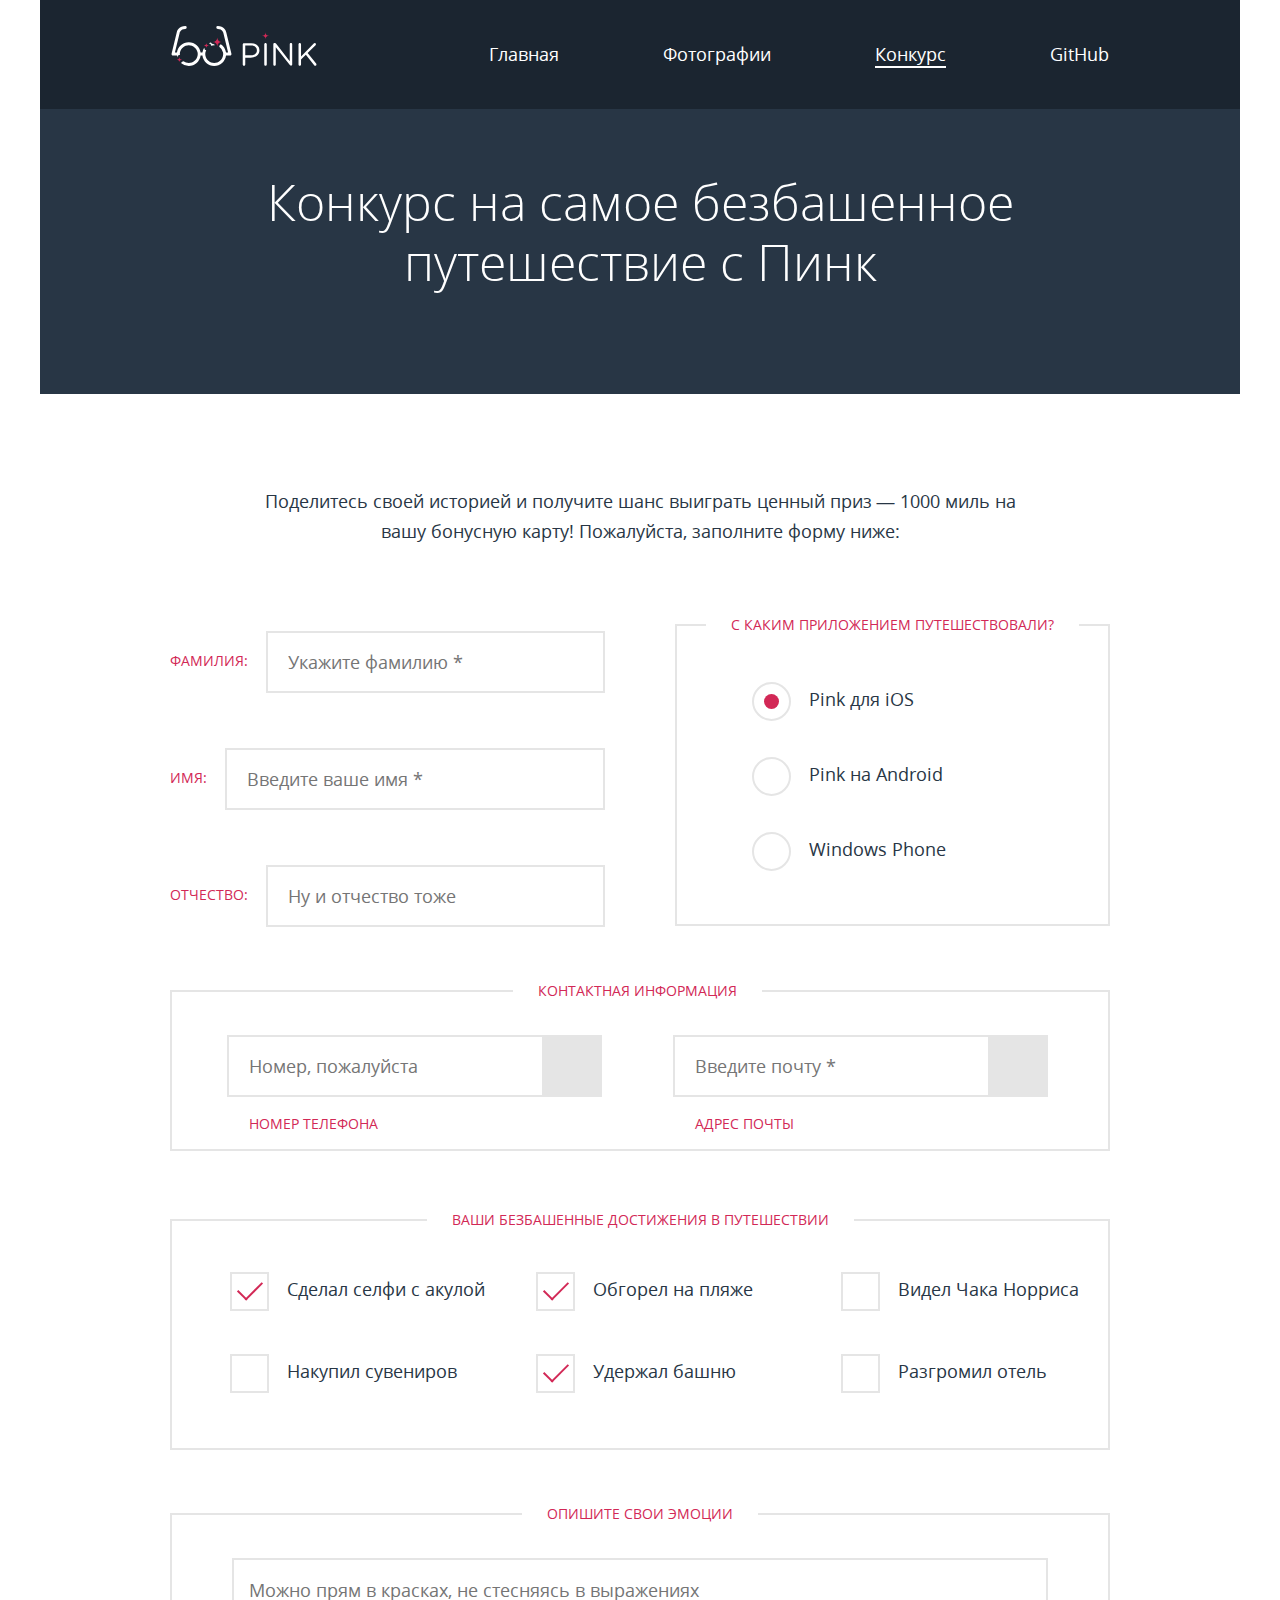
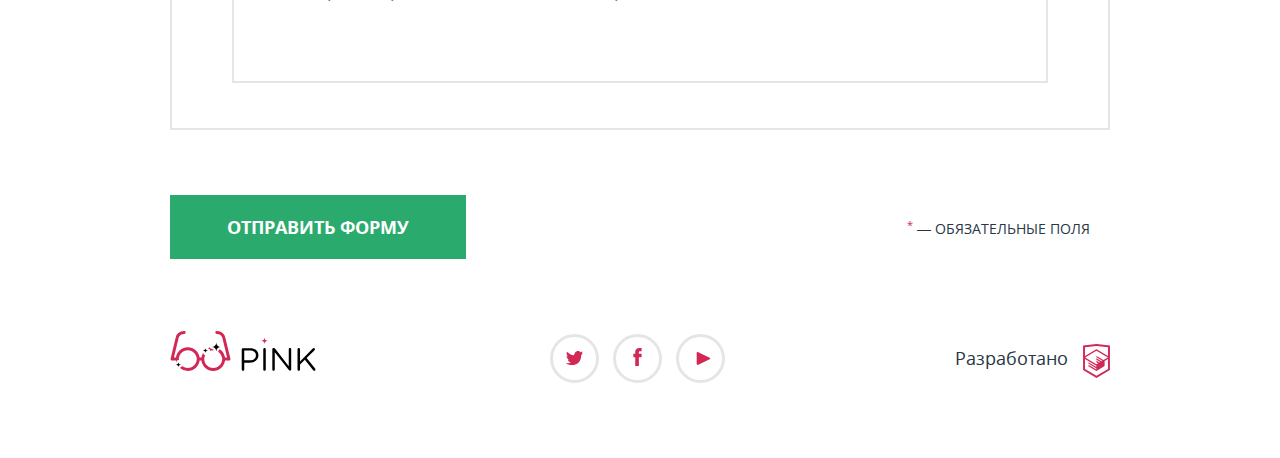
==== form.html @ 07321c67 "Add files via upload" ====
<!DOCTYPE html><html lang="ru"><head><meta charset="UTF-8"><meta name="viewport" content="width=device-width,initial-scale=1"><meta http-equiv="X-UA-Compatible" content="ie=edge"><meta name="description" content="Приложение поднимающее настроение"><link rel="preload" href="fonts/opensans.woff2" as="font"><link rel="preload" href="fonts/opensansbold.woff2" as="font"><link rel="preload" href="fonts/opensanslight.woff2" as="font"><link rel="stylesheet" href="css/first-style.min.css"><link rel="stylesheet" href="css/main-style.min.css" media="none" onload="if(media!='all')media='all'"><noscript><link rel="stylesheet" href="css/main-style.min.css"></noscript><title>Pink</title></head><body class="form-page"><div style="display:none"><svg xmlns="http://www.w3.org/2000/svg"><symbol id="icon-logo-facebook" viewbox="0 0 8.673 18.944"><path d="M6.275 3.357h2.398V0H5.795C2.656.181 1.54 2.387 1.948 6.115H0v3.517h1.958v9.312h3.837V9.632h2.857V6.115H5.786c-.021-1.045-.036-2.406.489-2.758z"></path></symbol><symbol id="icon-logo-htmlacademy" viewbox="0 0 26.943 34.09"><path d="M13.62.017L13.472 0 0 1.412v24.661l13.472 8.017 13.43-7.99.042-.026V1.412L13.62.017zm11.399 12.11L13.495 5.334l-.001-.104-.087.05-.088-.056v.109L1.925 12.118V3.147l11.547-1.212 11.547 1.212v8.98zm-11.614-5.34L24.923 13.5l-4.479 2.64-7.093-4.221-.013 1.415 5.904 3.513-.86.507-5.031-2.992-.013 1.415 3.827 2.275-.782.523-3.032-1.787-.013 1.413 1.852 1.091-1.8 1.081-11.356-6.751 11.371-6.835zm-11.48 8.34l11.411 6.791.015 1.044-7.941-4.728-.015 1.416 7.979 4.796.017 1.076-7.972-4.741-.013 1.415 8.021 4.821.045.026 8.143-4.872v-1.268l-.011-.148v-3.761l3.415-2.036v10.02L13.472 31.85 1.925 24.979v-9.852z"></path></symbol><symbol id="icon-logo-pink-blue-desktop" viewbox="0 0 146.3 40.375"><path d="M71.874 18.661c0-.708.58-1.288 1.256-1.288h7.18c5.087 0 8.436 2.704 8.436 7.146v.063c0 4.86-4.057 7.373-8.854 7.373h-5.475v6.825c0 .708-.58 1.287-1.289 1.287-.676 0-1.256-.58-1.256-1.287l.002-20.119zm8.114 10.98c3.734 0 6.182-1.996 6.182-4.959v-.062c0-3.221-2.414-4.894-6.053-4.894h-5.699v9.917h5.57v-.002zM93.603 18.5c0-.708.579-1.288 1.255-1.288.709 0 1.288.58 1.288 1.288v20.283a1.29 1.29 0 0 1-1.288 1.287c-.676 0-1.255-.579-1.255-1.287V18.5zm9.141.032c0-.676.58-1.256 1.256-1.256h.354c.58 0 .935.29 1.288.74l13.684 17.45V18.468c0-.676.547-1.256 1.256-1.256.676 0 1.225.58 1.225 1.256v20.349c0 .677-.48 1.19-1.158 1.19h-.129c-.548 0-.936-.321-1.318-.772l-13.976-17.867v17.449c0 .677-.547 1.257-1.257 1.257-.676 0-1.223-.58-1.223-1.257V18.532h-.002zm25.429-.032c0-.708.58-1.288 1.257-1.288.708 0 1.286.58 1.286 1.288v12.331l12.848-13.168c.29-.257.579-.451.998-.451.676 0 1.225.612 1.225 1.256 0 .354-.162.644-.42.901l-7.984 7.92 8.564 10.561c.225.291.354.547.354.936 0 .676-.577 1.288-1.285 1.288-.482 0-.807-.259-1.03-.58l-8.401-10.464-4.863 4.861v4.895a1.29 1.29 0 0 1-1.286 1.288c-.677 0-1.257-.58-1.257-1.288V18.5h-.006z"></path><path fill="#D22856" d="M98.498 9.875a3.623 3.623 0 0 1-3.623-3.624 3.625 3.625 0 0 1-3.625 3.624 3.625 3.625 0 0 1 3.625 3.624 3.623 3.623 0 0 1 3.623-3.624z"></path><g fill="#D22856"><path d="M43.094 19.313c.246 0 .489.014.73.033a2.491 2.491 0 0 0-2.136-1.221 1.994 1.994 0 0 1-1.884-1.354c-.727.208-1.425.482-2.089.816.062.017.122.038.188.038a2 2 0 0 1 2 2c0 .096-.015.188-.028.281 1-.382 2.084-.593 3.219-.593z"></path><path d="M60.462 28.016L55.287 6.651C54.926 4.303 52.694 0 46.688 0a1.5 1.5 0 1 0 0 3c4.856 0 5.575 3.729 5.639 4.143l4.767 19.701h-2.073c-.445-3.557-2.453-6.628-5.305-8.522a2.503 2.503 0 0 0-1.529 2.303c0 .088-.015.171-.026.256a9.034 9.034 0 0 1 3.829 5.965c.082.488.135.987.135 1.5 0 .512-.053 1.012-.135 1.5-.716 4.271-4.421 7.53-8.896 7.53-4.475 0-8.181-3.259-8.896-7.53a9.035 9.035 0 0 1-.135-1.5c0-.513.053-1.012.135-1.5a8.945 8.945 0 0 1 .808-2.484 1.994 1.994 0 0 1-1.852-1.984.739.739 0 0 0-.192-.488 11.95 11.95 0 0 0-1.795 4.957h-1.82c-.741-5.927-5.802-10.531-11.927-10.531S6.235 20.917 5.493 26.844H3.42L8.187 7.143C8.25 6.729 8.97 3 13.826 3a1.5 1.5 0 1 0 0-3C7.82 0 5.588 4.303 5.227 6.651L.052 28.016c-.266 1.109.531 1.826 1.426 1.826.012 0 .023.004.036.004h3.982c.079.629.215 1.237.387 1.831a.726.726 0 0 0 .102-.354 2 2 0 0 1 2-2c.166 0 .324.024.478.062a8.337 8.337 0 0 1-.074-1.042c0-.512.053-1.011.135-1.5.715-4.271 4.421-7.531 8.896-7.531s8.18 3.26 8.896 7.531c.082.489.135.988.135 1.5s-.053 1.012-.135 1.5c-.715 4.272-4.421 7.531-8.896 7.531a8.959 8.959 0 0 1-5.386-1.794c-.35.302-.8.491-1.299.491a.75.75 0 0 0-.749.748c0 .289-.065.563-.176.812a11.94 11.94 0 0 0 7.614 2.743c6.125 0 11.185-4.604 11.927-10.529h1.814c.742 5.926 5.802 10.529 11.927 10.529s11.186-4.604 11.927-10.529H59c.012 0 .023-.005.036-.005.895.002 1.692-.715 1.426-1.824z"></path></g><path d="M50.686 16.125a4.499 4.499 0 0 1-4.499-4.499 4.499 4.499 0 0 1-4.499 4.499 4.499 4.499 0 0 1 4.499 4.499 4.498 4.498 0 0 1 4.499-4.499zm-12.782 3.501a2.748 2.748 0 0 1-2.749-2.749 2.748 2.748 0 0 1-2.749 2.749 2.747 2.747 0 0 1 2.749 2.749 2.748 2.748 0 0 1 2.749-2.749zm-27.17 14.446a2.748 2.748 0 0 1-2.749-2.75c0 1.52-1.23 2.75-2.749 2.75a2.747 2.747 0 0 1 2.749 2.748 2.748 2.748 0 0 1 2.749-2.748z"></path></symbol><symbol id="icon-logo-pink-blue-mobile" viewbox="0 0 146.3 40.375"><path d="M71.874 18.661c0-.708.58-1.288 1.256-1.288h7.18c5.087 0 8.436 2.704 8.436 7.146v.063c0 4.86-4.057 7.373-8.854 7.373h-5.475v6.825c0 .708-.58 1.287-1.289 1.287-.676 0-1.256-.58-1.256-1.287l.002-20.119zm8.114 10.98c3.734 0 6.182-1.996 6.182-4.959v-.062c0-3.221-2.414-4.894-6.053-4.894h-5.699v9.917h5.57v-.002zM93.603 18.5c0-.708.579-1.288 1.255-1.288.709 0 1.288.58 1.288 1.288v20.283a1.29 1.29 0 0 1-1.288 1.287c-.676 0-1.255-.579-1.255-1.287V18.5zm9.141.032c0-.676.58-1.256 1.256-1.256h.354c.58 0 .935.29 1.288.74l13.684 17.45V18.468c0-.676.547-1.256 1.256-1.256.676 0 1.225.58 1.225 1.256v20.349c0 .677-.48 1.19-1.158 1.19h-.129c-.548 0-.936-.321-1.318-.772l-13.976-17.867v17.449c0 .677-.547 1.257-1.257 1.257-.676 0-1.223-.58-1.223-1.257V18.532h-.002zm25.429-.032c0-.708.58-1.288 1.257-1.288.708 0 1.286.58 1.286 1.288v12.331l12.848-13.16c.29-.257.579-.451.998-.451.676 0 1.225.612 1.225 1.256 0 .354-.162.644-.42.901l-7.984 7.92 8.564 10.561c.225.291.354.547.354.936 0 .676-.577 1.288-1.285 1.288-.482 0-.807-.259-1.03-.58l-8.401-10.464-4.863 4.861v4.895a1.29 1.29 0 0 1-1.286 1.288c-.677 0-1.257-.58-1.257-1.288V18.5h-.006z"></path><path fill="#D22856" d="M60.462 28.016L55.287 6.651C54.926 4.303 52.694 0 46.688 0a1.5 1.5 0 1 0 0 3c4.856 0 5.575 3.729 5.639 4.143l4.767 19.701h-2.073c-.742-5.927-5.802-10.531-11.927-10.531s-11.186 4.604-11.927 10.531h-1.82c-.741-5.927-5.802-10.531-11.927-10.531S6.235 20.917 5.493 26.844H3.42L8.187 7.143C8.25 6.729 8.97 3 13.826 3a1.5 1.5 0 1 0 0-3C7.82 0 5.588 4.303 5.227 6.651L.052 28.016c-.266 1.109.531 1.826 1.426 1.826.012 0 .023.004.036.004h3.982c.741 5.926 5.802 10.53 11.927 10.53s11.185-4.604 11.927-10.53h1.814c.742 5.926 5.802 10.53 11.927 10.53s11.186-4.604 11.927-10.53H59c.012 0 .023-.004.036-.004.895 0 1.692-.717 1.426-1.826zm-34.147 1.828c-.715 4.272-4.421 7.531-8.896 7.531s-8.18-3.259-8.896-7.531c-.082-.488-.135-.988-.135-1.5s.053-1.011.135-1.5c.715-4.271 4.421-7.531 8.896-7.531s8.18 3.26 8.896 7.531c.082.489.135.988.135 1.5s-.053 1.011-.135 1.5zm25.675 0c-.716 4.272-4.421 7.531-8.896 7.531-4.475 0-8.181-3.259-8.896-7.531-.082-.488-.135-.988-.135-1.5s.053-1.011.135-1.5c.716-4.271 4.421-7.531 8.896-7.531 4.475 0 8.181 3.26 8.896 7.531.082.489.135.988.135 1.5s-.053 1.011-.135 1.5z"></path></symbol><symbol id="icon-logo-pink-white-desktop" viewbox="0 0 146.3 40.375"><path d="M71.874 18.661c0-.708.58-1.288 1.256-1.288h7.18c5.087 0 8.436 2.704 8.436 7.146v.064c0 4.861-4.057 7.373-8.854 7.373h-5.475v6.825c0 .708-.58 1.288-1.288 1.288-.676 0-1.256-.58-1.256-1.288v-20.12zm8.114 10.98c3.734 0 6.182-1.996 6.182-4.959v-.063c0-3.22-2.414-4.894-6.053-4.894h-5.699v9.917h5.57v-.001zM93.603 18.5c0-.708.579-1.288 1.255-1.288.709 0 1.288.58 1.288 1.288v20.283a1.29 1.29 0 0 1-1.288 1.287c-.676 0-1.255-.579-1.255-1.287V18.5zm9.141.032c0-.676.58-1.256 1.256-1.256h.354c.58 0 .935.29 1.288.74l13.684 17.45V18.468c0-.676.547-1.256 1.256-1.256.676 0 1.224.58 1.224 1.256v20.349c0 .676-.481 1.19-1.158 1.19h-.129c-.548 0-.935-.321-1.319-.772l-13.975-17.868v17.45c0 .676-.547 1.256-1.256 1.256-.676 0-1.223-.58-1.223-1.256V18.532h-.002zm25.429-.032c0-.708.58-1.288 1.257-1.288.708 0 1.286.58 1.286 1.288v12.331l12.848-13.168c.29-.257.579-.451.998-.451.676 0 1.225.612 1.225 1.256 0 .354-.162.644-.42.901l-7.984 7.92 8.564 10.561c.225.291.354.547.354.935 0 .676-.578 1.288-1.286 1.288-.483 0-.806-.258-1.03-.58l-8.402-10.463-4.863 4.861v4.894a1.29 1.29 0 0 1-1.286 1.288c-.677 0-1.257-.58-1.257-1.288V18.5h-.004z"></path><path fill="#D22856" d="M98.498 9.875a3.623 3.623 0 0 1-3.623-3.624 3.625 3.625 0 0 1-3.625 3.624 3.625 3.625 0 0 1 3.625 3.624 3.623 3.623 0 0 1 3.623-3.624z"></path><path d="M43.094 19.313c.246 0 .489.014.73.033a2.491 2.491 0 0 0-2.136-1.221 1.994 1.994 0 0 1-1.884-1.354c-.727.208-1.425.482-2.089.816.062.017.122.038.188.038a2 2 0 0 1 2 2c0 .096-.015.188-.028.281 1-.382 2.084-.593 3.219-.593z"></path><path d="M60.462 28.016L55.287 6.651C54.926 4.303 52.694 0 46.688 0a1.5 1.5 0 1 0 0 3c4.856 0 5.575 3.729 5.639 4.143l4.767 19.701h-2.073c-.445-3.557-2.453-6.628-5.305-8.522a2.503 2.503 0 0 0-1.529 2.303c0 .088-.015.171-.026.256a9.034 9.034 0 0 1 3.829 5.964c.082.489.135.988.135 1.5s-.053 1.012-.135 1.5c-.716 4.272-4.421 7.531-8.896 7.531-4.475 0-8.181-3.259-8.896-7.531-.082-.488-.135-.988-.135-1.5s.053-1.011.135-1.5a8.949 8.949 0 0 1 .808-2.483 1.995 1.995 0 0 1-1.852-1.985.743.743 0 0 0-.192-.489 11.954 11.954 0 0 0-1.795 4.958h-1.82c-.741-5.927-5.802-10.531-11.927-10.531S6.235 20.917 5.493 26.844H3.42L8.187 7.143C8.25 6.729 8.97 3 13.826 3a1.5 1.5 0 1 0 0-3C7.82 0 5.588 4.303 5.227 6.651L.052 28.016c-.266 1.109.531 1.826 1.426 1.826.012 0 .023.004.036.004h3.982c.079.628.215 1.237.387 1.831a.726.726 0 0 0 .102-.354 2 2 0 0 1 2-2c.166 0 .324.025.478.063a8.337 8.337 0 0 1-.074-1.042c0-.512.053-1.011.135-1.5.715-4.271 4.421-7.531 8.896-7.531s8.18 3.26 8.896 7.531c.082.489.135.988.135 1.5s-.053 1.012-.135 1.5c-.715 4.272-4.421 7.531-8.896 7.531a8.959 8.959 0 0 1-5.386-1.794c-.35.302-.8.491-1.299.491a.75.75 0 0 0-.749.748c0 .29-.065.564-.176.812a11.94 11.94 0 0 0 7.614 2.743c6.125 0 11.185-4.604 11.927-10.53h1.814c.742 5.926 5.802 10.53 11.927 10.53s11.186-4.604 11.927-10.53H59c.012 0 .023-.004.036-.004.895.001 1.692-.716 1.426-1.825z"></path><path fill="#D22856" d="M50.686 16.125a4.499 4.499 0 0 1-4.499-4.499 4.499 4.499 0 0 1-4.499 4.499 4.499 4.499 0 0 1 4.499 4.499 4.498 4.498 0 0 1 4.499-4.499zm-12.782 3.501a2.748 2.748 0 0 1-2.749-2.749 2.748 2.748 0 0 1-2.749 2.749 2.747 2.747 0 0 1 2.749 2.749 2.748 2.748 0 0 1 2.749-2.749zm-27.17 14.446a2.748 2.748 0 0 1-2.749-2.75c0 1.52-1.23 2.75-2.749 2.75a2.747 2.747 0 0 1 2.749 2.748 2.748 2.748 0 0 1 2.749-2.748z"></path></symbol><symbol id="icon-logo-pink-white-mobile" viewbox="0 0 74.426 22.859"><path d="M0 1.449C0 .741.58.161 1.256.161h7.18c5.087 0 8.436 2.704 8.436 7.147v.064c0 4.861-4.057 7.373-8.854 7.373H2.544v6.825c0 .708-.58 1.288-1.288 1.288C.58 22.859 0 22.279 0 21.571V1.449zm8.114 10.979c3.734 0 6.182-1.996 6.182-4.958v-.065c0-3.22-2.415-4.894-6.054-4.894H2.544v9.917h5.57zm13.615-11.14C21.729.58 22.308 0 22.983 0c.709 0 1.288.58 1.288 1.288v20.283c0 .708-.579 1.288-1.288 1.288-.676 0-1.255-.58-1.255-1.288V1.288zm9.141.032c0-.676.579-1.256 1.256-1.256h.354c.58 0 .934.29 1.288.74l13.684 17.45V1.256A1.256 1.256 0 0 1 48.707 0c.676 0 1.223.58 1.223 1.256v20.348c0 .676-.482 1.191-1.158 1.191h-.129c-.548 0-.934-.322-1.32-.772L33.349 4.153v17.45c0 .676-.547 1.256-1.255 1.256-.677 0-1.224-.58-1.224-1.256V1.32zm25.43-.032C56.3.58 56.879 0 57.556 0c.708 0 1.287.58 1.287 1.288v12.331L71.689.451c.29-.258.58-.451.999-.451.676 0 1.224.612 1.224 1.256 0 .354-.161.644-.419.901l-7.984 7.92 8.564 10.561c.225.29.354.547.354.934 0 .676-.579 1.288-1.287 1.288-.483 0-.806-.258-1.03-.58l-8.403-10.463-4.862 4.861v4.894c0 .708-.579 1.288-1.287 1.288-.677 0-1.256-.58-1.256-1.288V1.288z"></path></symbol><symbol id="icon-logo-pink-white-tablet" viewbox="0 0 146.3 40.375"><path d="M71.874 18.661c0-.708.58-1.288 1.256-1.288h7.18c5.087 0 8.436 2.704 8.436 7.146v.064c0 4.861-4.057 7.373-8.854 7.373h-5.475v6.825c0 .708-.58 1.288-1.288 1.288-.676 0-1.256-.58-1.256-1.288v-20.12zm8.114 10.98c3.734 0 6.182-1.996 6.182-4.959v-.063c0-3.22-2.414-4.894-6.053-4.894h-5.699v9.917h5.57v-.001zM93.603 18.5c0-.708.579-1.288 1.255-1.288.709 0 1.288.58 1.288 1.288v20.283a1.29 1.29 0 0 1-1.288 1.287c-.676 0-1.255-.579-1.255-1.287V18.5zm9.141.032c0-.676.58-1.256 1.256-1.256h.354c.58 0 .935.29 1.288.74l13.684 17.45V18.468c0-.676.547-1.256 1.256-1.256.676 0 1.224.58 1.224 1.256v20.349c0 .676-.481 1.19-1.158 1.19h-.129c-.548 0-.935-.321-1.319-.772l-13.975-17.868v17.45c0 .676-.547 1.256-1.256 1.256-.676 0-1.223-.58-1.223-1.256V18.532h-.002zm25.429-.032c0-.708.58-1.288 1.257-1.288.708 0 1.286.58 1.286 1.288v12.331l12.848-13.168c.29-.257.579-.451.998-.451.676 0 1.225.612 1.225 1.256 0 .354-.162.644-.42.901l-7.984 7.92 8.564 10.561c.225.291.354.547.354.935 0 .676-.578 1.288-1.286 1.288-.483 0-.806-.258-1.03-.58l-8.402-10.463-4.863 4.861v4.894a1.29 1.29 0 0 1-1.286 1.288c-.677 0-1.257-.58-1.257-1.288V18.5h-.004zm-67.711 9.516L55.287 6.651C54.926 4.303 52.694 0 46.688 0a1.5 1.5 0 1 0 0 3c4.856 0 5.575 3.729 5.639 4.143l4.767 19.701h-2.073c-.742-5.927-5.802-10.531-11.927-10.531s-11.186 4.604-11.927 10.531h-1.82c-.741-5.927-5.802-10.531-11.927-10.531S6.235 20.917 5.493 26.844H3.42L8.187 7.143C8.25 6.729 8.97 3 13.826 3a1.5 1.5 0 1 0 0-3C7.82 0 5.588 4.303 5.227 6.651L.052 28.016c-.266 1.109.531 1.826 1.426 1.826.012 0 .023.004.036.004h3.982c.741 5.926 5.802 10.53 11.927 10.53s11.185-4.604 11.927-10.53h1.814c.742 5.926 5.802 10.53 11.927 10.53s11.186-4.604 11.927-10.53H59c.012 0 .023-.004.036-.004.895 0 1.692-.717 1.426-1.826zm-34.147 1.828c-.715 4.272-4.421 7.531-8.896 7.531-4.475 0-8.18-3.259-8.896-7.531-.082-.488-.135-.988-.135-1.5s.053-1.011.135-1.5c.715-4.271 4.421-7.531 8.896-7.531 4.475 0 8.18 3.26 8.896 7.531.082.489.135.988.135 1.5s-.053 1.011-.135 1.5zm25.675 0c-.716 4.272-4.421 7.531-8.896 7.531-4.475 0-8.181-3.259-8.896-7.531-.082-.488-.135-.988-.135-1.5s.053-1.011.135-1.5c.716-4.271 4.421-7.531 8.896-7.531 4.475 0 8.181 3.26 8.896 7.531.082.489.135.988.135 1.5s-.053 1.011-.135 1.5z"></path></symbol><symbol id="icon-logo-twitter" viewbox="0 0 17.5 14.663"><path fill-rule="evenodd" clip-rule="evenodd" d="M11.283.153c1.736-.485 3.074.263 3.685 1.151.694-.226 1.372-.47 2.072-.691-.004.841-.538 1.478-.883 1.727.704.166 1.343-.48 1.343-.48-.175.976-1.035 1.746-1.611 1.977-.239 6.592-3.272 10.956-10.382 10.823h-.46c-.422 0-4.29-.45-5.047-1.843 2.341.192 4.011-.412 4.835-1.15-.989-.293-2.761-.464-3.07-2.881.362.105.583.223 1.228.117C1.757 8.067.385 7.366.461 5.218c.294.32 1.1.523 1.381.461C1.117 5.444-.188 2.398.921.843 2.794 2.654 4.769 4.364 8.29 4.528 8.506 2.288 9.461.787 11.283.153z"></path></symbol><symbol id="icon-logo-youtube" viewbox="0 0 14.64 13.96"><path d="M1.775 13.78C.799 14.257 0 13.758 0 12.671V1.29C0 .202.799-.295 1.775.181l12.133 5.932c.975.478.975 1.258 0 1.736L1.775 13.78z"></path></symbol><symbol id="icon-menu-burger" viewbox="0 0 49.945 24.007"><path d="M1.137 0C.51 0 0 .428 0 1.01v1.981c0 .558.494 1.01 1.139 1.01H48.81c.628 0 1.138-.428 1.138-1.01V1.01c0-.558-.494-1.01-1.138-1.01H1.137zm0 10.003c-.627 0-1.137.428-1.137 1.01v1.98c0 .557.494 1.01 1.139 1.01H48.81c.628 0 1.138-.428 1.138-1.01v-1.98c0-.558-.494-1.01-1.138-1.01H1.137zm0 10.002C.51 20.005 0 20.434 0 21.016v1.981c0 .557.494 1.01 1.139 1.01H48.81c.628 0 1.138-.428 1.138-1.01v-1.981c0-.558-.494-1.011-1.138-1.011H1.137z"></path><path d="M1.137 0C.51 0 0 .428 0 1.01v1.981c0 .558.494 1.01 1.139 1.01H48.81c.628 0 1.138-.428 1.138-1.01V1.01c0-.558-.494-1.01-1.138-1.01H1.137zm0 10.003c-.627 0-1.137.428-1.137 1.01v1.98c0 .557.494 1.01 1.139 1.01H48.81c.628 0 1.138-.428 1.138-1.01v-1.98c0-.558-.494-1.01-1.138-1.01H1.137zm0 10.002C.51 20.005 0 20.434 0 21.016v1.981c0 .557.494 1.01 1.139 1.01H48.81c.628 0 1.138-.428 1.138-1.01v-1.981c0-.558-.494-1.011-1.138-1.011H1.137z"></path></symbol><symbol id="icon-menu-cross" viewbox="0 0 23.867 23.867"><path d="M15.087 11.933l8.56-8.559a.75.75 0 0 0 0-1.061L21.554.22a.747.747 0 0 0-1.06 0l-8.561 8.56L3.373.22a.771.771 0 0 0-1.061 0L.22 2.313a.75.75 0 0 0 0 1.061l8.56 8.559-8.56 8.559a.751.751 0 0 0 0 1.062l2.093 2.094a.744.744 0 0 0 1.06 0l8.561-8.56 8.56 8.56a.746.746 0 0 0 1.06 0l2.093-2.094a.751.751 0 0 0 0-1.062l-8.56-8.559z"></path></symbol></svg></div><header class="page-header"><div class="page-header__logo-btn page-header__logo-btn--no-js"><a href="index.html" aria-label="Логотип сайта Pink" class="page-header__link"><svg class="page-header__logo page-header__logo--mobile" width="75" height="24"><use xlink:href="#icon-logo-pink-white-mobile"></use></svg> <svg class="page-header__logo page-header__logo--tablet" width="146" height="40"><use xlink:href="#icon-logo-pink-white-tablet"></use></svg> </a><button type="button" class="page-header__toggler" aria-label="Открыть или Закрыть Меню"><svg class="page-header__toggler-svg--cross" width="25" height="24"><use xlink:href="#icon-menu-cross"></use></svg> <svg class="page-header__toggler-svg--burger" width="50" height="24"><use xlink:href="#icon-menu-burger"></use></svg></button></div><nav class="main-nav"><a href="index.html" aria-label="Логотип сайта Pink"><svg class="page-header__logo page-header__logo--desktop" width="146" height="40"><use xlink:href="#icon-logo-pink-white-desktop"></use></svg></a><ul class="main-nav__list"><li class="main-nav__item"><a href="index.html" class="main-nav__link">Главная</a></li><li class="main-nav__item"><a href="photo.html" class="main-nav__link">Фотографии</a></li><li class="main-nav__item"><a href="#" class="main-nav__link main-nav__link--active">Конкурс</a></li><li class="main-nav__item"><a href="https://github.com/waytolax" class="main-nav__link">GitHub</a></li></ul></nav><div class="page-header__background"></div></header><main class="review-section"><h1 class="visually-hidden" tabindex="0">Форма для участия в конкурсе</h1><p class="review-section__legend" tabindex="0">Поделитесь своей историей и получите шанс выиграть ценный приз — 1000 миль на вашу бонусную карту! <span class="review-section__legend--desktop">Пожалуйста, заполните форму ниже:</span></p><form action="#" class="form"><fieldset class="form__fieldset form__fieldset--info"><div class="form__fieldset--info-wrapper"><label for="last_name" class="form__label">фамилия:</label> <input class="form__input" id="last_name" placeholder="Укажите фамилию *" name="last-name" required=""></div><div class="form__fieldset--info-wrapper"><label for="first_name" class="form__label">имя:</label> <input class="form__input" id="first_name" placeholder="Введите ваше имя *" required=""></div><div class="form__fieldset--info-wrapper"><label for="middle_name" class="form__label">отчество:</label> <input class="form__input" id="middle_name" placeholder="Ну и отчество тоже"></div></fieldset><fieldset class="form__fieldset form__fieldset--achieve"><legend class="form__legend" tabindex="0">Ваши безбашенные достижения в путешествии</legend><div class="form__inner"><input type="checkbox" id="achieve-selfi" checked=""> <label for="achieve-selfi" class="form__label">Сделал селфи с акулой</label> <input type="checkbox" id="achieve-beach" checked=""> <label for="achieve-beach" class="form__label">Обгорел на пляже</label> <input type="checkbox" id="achieve-chuck"> <label for="achieve-chuck" class="form__label">Видел Чака Норриса</label> <input type="checkbox" id="achieve-souvenir"> <label for="achieve-souvenir" class="form__label">Накупил сувениров</label> <input type="checkbox" id="achieve-tower" checked=""> <label for="achieve-tower" class="form__label">Удержал башню</label> <input type="checkbox" id="achieve-destroy"> <label for="achieve-destroy" class="form__label">Разгромил отель</label></div></fieldset><fieldset class="form__fieldset form__fieldset--contact"><legend class="form__legend">Контактная информация</legend><div class="form__inner"><div class="form__fieldset--contact-wrapper"><label for="phone-number" class="form__label">Номер телефона</label> <input class="form__input" type="tel" id="phone-number" placeholder="Номер, пожалуйста" pattern="[0-9]{1}-[0-9]{3}-[0-9]{7}"></div><div class="form__fieldset--contact-wrapper"><label for="email-adress" class="form__label">адрес почты</label> <input class="form__input" type="email" id="email-adress" placeholder="Введите почту *" required=""></div></div></fieldset><fieldset class="form__fieldset form__fieldset--app"><legend class="form__legend" tabindex="0">С каким приложением путешествовали?</legend><div class="form__inner"><input type="radio" name="app" id="app-ios" checked=""> <label for="app-ios" class="form__label">Pink для iOS</label> <input type="radio" name="app" id="app-android"> <label for="app-android" class="form__label">Pink на Android</label> <input type="radio" name="app" id="app-win"> <label for="app-win" class="form__label">Windows Phone</label></div></fieldset><fieldset class="form__fieldset form__fieldset--review"><legend class="form__legend" tabindex="0">Опишите свои эмоции</legend><textarea rows="5" placeholder="Можно прям в красках, не стесняясь в выражениях"></textarea></fieldset><div class="form__button-wrapper"><button class="form__button form__button--submit" type="submit" name="button">Отправить форму</button><p class="form__required" tabindex="0"><sup>*</sup> — обязательные поля</p></div></form><div class="form-popup form-popup--success"><h2 class="form-popup__title" tabindex="0">Ваша заявка отправлена</h2><p class="form-popup__text" tabindex="0">Спасибо за ваше участие, ваша заявка уже поступила к нам. В ближайшее время мы рассмотрим ее и оповестим вас.</p><div class="form-popup__inner"><button type="button" class="form__button form__button--close">ЗАКРЫТЬ ОКНО</button></div></div></main><footer class="page-footer"><div class="page-footer__logo"><a class="page-footer__link" href="index.html" aria-label="Логотип сайта Pink"><svg class="page-footer__svg-mobile" width="146" height="40"><use xlink:href="#icon-logo-pink-blue-mobile"></use></svg> <svg class="page-footer__svg-desktop" width="146" height="40"><use xlink:href="#icon-logo-pink-blue-desktop"></use></svg></a></div><ul class="page-footer__social social-list" aria-label="Наши социальные сети" tabindex="0"><li class="social-list__item"><a class="social-list__link social-list__link--twitter" href="https://twitter.com" aria-label="twitter"><svg width="19" height="14"><use xlink:href="#icon-logo-twitter"></use></svg></a></li><li class="social-list__item"><a class="social-list__link social-list__link--facebook" href="https://ru-ru.facebook.com" aria-label="facebook"><svg width="9" height="18"><use xlink:href="#icon-logo-facebook"></use></svg></a></li><li class="social-list__item"><a class="social-list__link social-list__link--youtube" href="https://www.youtube.com" aria-label="youtube"><svg width="15" height="13"><use xlink:href="#icon-logo-youtube"></use></svg></a></li></ul><div class="page-footer__copyright copyright"><b class="copyright__text" tabindex="0">Разработано </b><a class="copyright__link" href="https://htmlacademy.ru/intensive/adaptive" target="_blank" aria-label="HTML Академия"><svg width="27" height="34"><use xlink:href="#icon-logo-htmlacademy"></use></svg></a></div></footer><script>var background = document.querySelector('.page-header__background');
    var isChrome = !!window.chrome && !!window.chrome.webstore;

    if (isChrome) {
        background.classList.add('webp');
    }</script><script async="" src="./js/toggler.min.js"></script><script async="" src="./js/popups.min.js"></script></body></html>
---- css/first-style.min.css ----
/*! normalize.css v8.0.0 | MIT License | github.com/necolas/normalize.css */
html{line-height:1.15;-webkit-text-size-adjust:100%}body{min-width:320px;max-width:1200px;margin:0 auto;font:18px/21px "Open Sans","Arial",sans-serif;color:#fff}li,ol,ul{list-style:none;margin:0;padding:0}a{text-decoration:none;background-color:transparent}h1{font-size:2em;margin:.67em 0}hr{box-sizing:content-box;height:0;overflow:visible}code,kbd,pre,samp{font:1em monospace,monospace}abbr[title]{border-bottom:0;-webkit-text-decoration:underline dotted;text-decoration:underline dotted}b,strong{font-weight:bolder}small{font-size:80%}sub,sup{font-size:75%;line-height:0;position:relative;vertical-align:baseline}sub{bottom:-.25em}sup{top:-.5em}img{border-style:none;width:100%;height:auto}button,input,optgroup,select,textarea{font-family:inherit;font-size:100%;margin:0}button,input{overflow:visible}button,select{text-transform:none}[type=button],[type=reset],[type=submit],button{-webkit-appearance:button}[type=button]::-moz-focus-inner,[type=reset]::-moz-focus-inner,[type=submit]::-moz-focus-inner,button::-moz-focus-inner{border-style:none;padding:0}[type=button]:-moz-focusring,[type=reset]:-moz-focusring,[type=submit]:-moz-focusring,button:-moz-focusring{outline:1px dotted}fieldset{padding:.35em .75em .625em}legend{color:inherit;display:table;max-width:100%;white-space:normal}progress{vertical-align:baseline}textarea{overflow:auto}[type=checkbox],[type=radio],legend{box-sizing:border-box;padding:0}[type=number]::-webkit-inner-spin-button,[type=number]::-webkit-outer-spin-button{height:auto}[type=search]{-webkit-appearance:textfield;outline-offset:-2px}[type=search]::-webkit-search-decoration{-webkit-appearance:none}::-webkit-file-upload-button{-webkit-appearance:button;font:inherit}details{display:block}summary{display:list-item}.main-page .page-footer,[hidden],template{display:none}@font-face{font-family:"Open Sans";src:url(../fonts/opensansbold.woff2) format("woff2"),url(../fonts/opensansbold.woff) format("woff");font-weight:700;font-style:normal;font-display:swap}@font-face{font-family:"Open Sans";src:url(../fonts/opensans.woff2) format("woff2"),url(../fonts/opensans.woff) format("woff");font-weight:400;font-style:normal;font-display:swap}@font-face{font-family:"Open Sans";src:url(../fonts/opensanslight.woff2) format("woff2"),url(../fonts/opensanslight.woff) format("woff");font-weight:300;font-style:normal;font-display:swap}.main-page{background-color:#f2f2f2}.visually-hidden{position:absolute;overflow:hidden;clip:rect(0 0 0 0);height:1px;width:1px;margin:-1px;padding:0;border:0}.page-header{position:relative;background-color:#283645}.page-header__logo-btn{position:absolute;z-index:1;width:100%;box-sizing:border-box;display:flex;justify-content:space-between;align-items:baseline;padding:20px 13px 20px 20px;background-color:rgba(0,0,0,.3)}.page-header__logo{fill:#fff;margin-right:80px}.page-header__logo:hover{fill:#d22856}.page-header__logo:active{fill:#fff;opacity:.5}.page-header__logo--desktop,.page-header__logo--tablet{display:none}.page-header__toggler{background-color:transparent;border:0;cursor:pointer;fill:#fff}.page-header__background,.page-header__background.webp{background-position:left 180px,center 0;background-size:auto 280px,320px auto;background-repeat:no-repeat,no-repeat}.page-header__background{position:relative;min-height:460px;background-image:url(../img/mobile/iphone-hand-mobile@1x.png),url(../img/mobile/bg-back-mobile@1x.jpg)}.page-header__background.webp{background-image:url(../img/mobile/iphone-hand-mobile@1x.webp),url(../img/mobile/bg-back-mobile@1x.webp)}.form-page .page-header__background,.photo-page .page-header__background{min-height:240px;background-image:url(../img/mobile/bg-back-mobile@1x.jpg);background-repeat:no-repeat;background-position:center 0;background-size:320px auto}.form-page .page-header__background.webp,.photo-page .page-header__background.webp{background-image:url(../img/mobile/bg-back-mobile@1x.webp);background-repeat:no-repeat;background-position:center 0;background-size:320px auto}.form-page .page-header__background::before,.photo-page .page-header__background::before{position:absolute;top:100px;left:50%;-webkit-transform:translateX(-50%);transform:translateX(-50%);font-size:24px;font-weight:300;line-height:28px;text-align:center}.photo-page .page-header__background::before{content:"Фотографии пользователей";min-width:170px}.form-page .page-header__background::before{content:"Конкурс на самое безбашенное путешествие с Пинк";min-width:230px}.page-header__logo-btn--no-js button,.page-header__logo-btn--opened .page-header__toggler-svg--burger,.page-header__toggler-svg--cross{display:none}.page-header__logo-btn--no-js+.main-nav,.page-header__logo-btn--opened .page-header__toggler-svg--cross{display:block}.page-header__logo-btn--no-js,.page-header__logo-btn--opened{position:static;border-bottom:1px solid rgba(0,0,0,.99);background-color:#283645}.page-header__logo-btn--no-js~.page-header__background,.page-header__logo-btn--opened~.page-header__background{background-position:left 110px,center -70px;min-height:394px}.form-page .page-header__logo-btn--no-js~.page-header__background,.form-page .page-header__logo-btn--opened~.page-header__background,.photo-page .page-header__logo-btn--no-js~.page-header__background,.photo-page .page-header__logo-btn--opened~.page-header__background{background-position:center -70px;min-height:170px}.form-page .page-header__logo-btn--no-js~.page-header__background::before,.form-page .page-header__logo-btn--opened~.page-header__background::before,.photo-page .page-header__logo-btn--no-js~.page-header__background::before,.photo-page .page-header__logo-btn--opened~.page-header__background::before{top:32px}.page-header__toggler-svg--burger:hover,.page-header__toggler-svg--cross:hover{fill:#d22856}.page-header__toggler-svg--burger:active,.page-header__toggler-svg--cross:active{opacity:.5}.main-nav{display:none}.main-nav__list{display:flex;flex-direction:column}.main-nav__item{padding:15px 5px;border-top:1px solid rgba(72,84,97,.99);border-bottom:1px solid rgba(0,0,0,.99);background-color:#283645;text-align:center;font-weight:700;line-height:32px;text-transform:uppercase}.main-nav__link{position:relative;color:#fff}.main-nav--opened{display:block}.main-nav__link:not(.main-nav__link--active):hover{color:#d22856}.main-nav__link:not(.main-nav__link--active):active{color:#d22856;opacity:.5}.main-nav__link--active{border-bottom:2px solid #fff}.app-download{display:flex;flex-direction:column;background-color:#1d2631}.app-download__slogan{display:none;padding:0 50px;margin:0;color:#fff;font-size:40px;line-height:48px;font-weight:300;text-align:center}.app-download__button{padding:15px 20px;margin:30px 20px 18px;border:3px solid #fff;border-radius:35px;color:#fff;font-weight:700;line-height:18px;text-align:center;white-space:nowrap}.app-download__button:hover{background-color:#fff;color:#d22856}.app-download__button:active{color:rgba(210,40,86,.3)}.app-download__info{margin:10px 16px 30px;text-align:center;font-size:14px;font-weight:300;line-height:24px}.icon-list{display:flex;flex-wrap:wrap;justify-content:space-around;margin:0 40px;align-items:baseline}.icon-list__item{margin:10px auto}.icon-list__item:hover{-webkit-transform:scale(1.1);transform:scale(1.1);transition:all .5s}@media (-webkit-min-device-pixel-ratio:1.5),(min-resolution:144dpi),(min-resolution:1.5dppx){.page-header__background{background-image:url(../img/mobile/iphone-hand-mobile@2x.png),url(../img/mobile/bg-back-mobile@2x.jpg);background-size:auto 288px,auto 462px}.form-page .page-header__background,.photo-page .page-header__background{background-image:url(../img/mobile/bg-back-mobile@2x.jpg);background-size:auto 462px}.page-header__background.webp{background-image:url(../img/mobile/iphone-hand-mobile@2x.webp),url(../img/mobile/bg-back-mobile@2x.webp);background-size:auto 288px,auto 462px}.form-page .page-header__background.webp,.photo-page .page-header__background.webp{background-image:url(../img/mobile/bg-back-mobile@2x.webp);background-size:auto 462px}}@media (min-width:660px) and (-webkit-min-device-pixel-ratio:1.5),(min-width:660px) and (min-resolution:144dpi),(min-width:660px) and (min-resolution:1.5dppx){.page-header__background{background-image:url(../img/tablet/iphone-hand-tablet@2x.png),url(../img/tablet/bg-back-tablet@2x.jpg)}.form-page .page-header__background,.photo-page .page-header__background{background-image:url(../img/tablet/bg-back-tablet@2x.jpg)}.page-header__background.webp{background-image:url(../img/tablet/iphone-hand-tablet@2x.webp),url(../img/tablet/bg-back-tablet@2x.webp)}.form-page .page-header__background.webp,.photo-page .page-header__background.webp{background-image:url(../img/tablet/bg-back-tablet@2x.webp)}}@media (min-width:960px) and (-webkit-min-device-pixel-ratio:1.5),(min-width:960px) and (min-resolution:144dpi),(min-width:960px) and (min-resolution:1.5dppx){.page-header__background{background-image:url(../img/desktop/iphone-hand-desktop@2x.png),url(../img/desktop/bg-back-desktop@2x.jpg)}.form-page .page-header__background,.photo-page .page-header__background{background-image:url(../img/desktop/bg-back-desktop@2x.jpg)}.page-header__background.webp{background-image:url(../img/desktop/iphone-hand-desktop@2x.webp),url(../img/desktop/bg-back-desktop@2x.webp)}.form-page .page-header__background.webp,.photo-page .page-header__background.webp{background-image:url(../img/desktop/bg-back-desktop@2x.webp)}}@media (min-width:660px){.page-header__logo--mobile{display:none}.page-header__logo--tablet{display:block}.page-header__logo-btn{padding-top:27px;padding-bottom:41px}.page-header__background,.page-header__background.webp{background-size:auto 545px,auto 729px;background-position:center 164px,center -20px}.page-header__background{min-height:709px;background-image:url(../img/tablet/iphone-hand-tablet@1x.png),url(../img/tablet/bg-back-tablet@1x.jpg)}.page-header__background.webp{background-image:url(../img/tablet/iphone-hand-tablet@1x.webp),url(../img/tablet/bg-back-tablet@1x.webp)}.form-page .page-header__background,.photo-page .page-header__background{min-height:440px;background-image:url(../img/tablet/bg-back-tablet@1x.jpg);background-size:auto 729px}.form-page .page-header__background.webp,.photo-page .page-header__background.webp{background-image:url(../img/tablet/bg-back-tablet@1x.webp);background-size:auto 729px}.form-page .page-header__background::before,.photo-page .page-header__background::before{top:178px;font-size:50px;line-height:60px}.form-page .page-header__background::before{min-width:500px}.page-header__logo-btn--no-js~.page-header__background,.page-header__logo-btn--opened~.page-header__background{background-position:center 75px,center -110px;min-height:618px}.form-page .page-header__logo-btn--no-js~.page-header__background,.form-page .page-header__logo-btn--opened~.page-header__background,.photo-page .page-header__logo-btn--no-js~.page-header__background,.photo-page .page-header__logo-btn--opened~.page-header__background{background-position:center -110px;min-height:330px}.form-page .page-header__logo-btn--no-js~.page-header__background::before,.form-page .page-header__logo-btn--opened~.page-header__background::before,.photo-page .page-header__logo-btn--no-js~.page-header__background::before,.photo-page .page-header__logo-btn--opened~.page-header__background::before{top:68px}.app-download{position:absolute;bottom:95px;background-color:transparent;width:340px}.app-download__slogan{display:block}.app-download__button{margin-bottom:38px}.app-download__info{font-size:18px;margin-top:22px;margin-bottom:17px}.icon-list{margin:0 50px}}@media (min-width:960px){.page-header__logo--mobile,.page-header__logo--tablet,.page-header__logo-btn{display:none}.page-header__logo--desktop{display:block}.page-header__background,.page-header__background.webp{background-size:auto 645px,cover;background-position:right bottom,center}.page-header__background{min-height:853px;background-image:url(../img/desktop/iphone-hand-desktop@1x.png),url(../img/desktop/bg-back-desktop@1x.jpg)}.page-header__background.webp{background-image:url(../img/desktop/iphone-hand-desktop@1x.webp),url(../img/desktop/bg-back-desktop@1x.webp)}.form-page .page-header__background,.photo-page .page-header__background{min-height:394px;background-image:url(../img/desktop/bg-back-desktop@1x.jpg);background-size:auto 853px}.form-page .page-header__background.webp,.photo-page .page-header__background.webp{background-image:url(../img/desktop/bg-back-desktop@1x.webp);background-size:auto 853px}.form-page .page-header__background::before,.photo-page .page-header__background::before{top:172px}.form-page .page-header__background::before{min-width:750px}.main-nav,.main-nav__list{justify-content:space-between}.main-nav{display:flex;align-items:flex-end;position:absolute;top:0;z-index:1;width:100%;box-sizing:border-box;padding:26px 10.9% 43px;background-color:rgba(0,0,0,.3)}.main-nav__list{flex-direction:row;flex-wrap:wrap;flex-basis:620px;padding-bottom:3px}.main-nav__item{background:0 0;border:0;text-transform:none;font-size:18px;font-weight:400;line-height:18px;padding:0}.app-download{left:110px;top:218px}.app-download__slogan{font-size:50px;line-height:60px;margin-bottom:20px}.app-download__info{font-size:18px;margin-top:40px}.app-download__button{font-size:21px;margin-bottom:60px}}
---- css/main-style.min.css ----
.block-separator,.block-separator--footer{position:absolute;left:0;bottom:-31px;width:100%;z-index:1}.block-separator--footer{bottom:-35px}.controls{width:60px;display:flex;justify-content:space-between;align-items:center;margin:8px auto}.controls__item,.form__fieldset--achieve input,.form__fieldset--app input{position:absolute;overflow:hidden;clip:rect(0 0 0 0);height:1px;width:1px;margin:-1px;padding:0;border:0}.controls__item:focus+.controls__item-label{outline:1px solid #00f}.controls__item:checked+.controls__item-label{border:3px solid #283645;background-color:#fff}.controls__item-label{width:7px;height:7px;background-color:rgba(45,54,69,.3);border-radius:100%;cursor:pointer}.controls__item-label:hover{background-color:rgba(45,54,69,.6)}.controls__item-label:active{background-color:rgba(45,54,69,.2)}.controls--nojs{display:none}input[type=range].add-edit__input{-webkit-appearance:none;width:90%;margin:6.5px 0}input[type=range].add-edit__input:focus{outline:0}input[type=range].add-edit__input::-webkit-slider-runnable-track{width:100%;height:2px;cursor:pointer;background:#283645;border-radius:25px;border:0 solid #000001}input[type=range].add-edit__input::-webkit-slider-thumb{-webkit-appearance:none;margin-top:-6.5px;border:2px solid #d22856;height:15px;width:14px;border-radius:50px;background:#faffff;cursor:pointer}.add-edit__label:hover .add-edit__input::-webkit-slider-thumb,input[type=range].add-edit__input:focus::-webkit-slider-thumb,input[type=range].add-edit__input:hover::-webkit-slider-thumb{background:#d22856}input[type=range].add-edit__input:focus::-webkit-slider-runnable-track{background:#283645}input[type=range].add-edit__input::-moz-range-track{width:100%;height:2px;cursor:pointer;background:#283645;border-radius:25px;border:0 solid #000001}input[type=range].add-edit__input::-moz-range-thumb{border:2px solid #d22856;height:15px;width:14px;border-radius:50px;background:#faffff;cursor:pointer}.add-edit__label:hover .add-edit__input::-moz-range-thumb,input[type=range].add-edit__input:focus::-moz-range-thumb,input[type=range].add-edit__input:hover::-moz-range-thumb{background:#d22856}input[type=range].add-edit__input::-ms-track{width:100%;height:2px;cursor:pointer;background:0 0;border-color:transparent;color:transparent}input[type=range].add-edit__input::-ms-fill-lower{background:#283645;border:0 solid #000001;border-radius:50px}input[type=range].add-edit__input::-ms-fill-upper{background:#283645;border:0 solid #000001;border-radius:50px}input[type=range].add-edit__input::-ms-thumb{border:2px solid #d22856;height:15px!important;width:14px;border-radius:50px;background:#faffff;cursor:pointer}.add-edit__label:hover .add-edit__input::-ms-thumb,input[type=range].add-edit__input:focus::-ms-thumb,input[type=range].add-edit__input:hover::-ms-thumb{background:#d22856}input[type=range].add-edit__input:focus::-ms-fill-lower{background:#283645}input[type=range].add-edit__input:focus::-ms-fill-upper{background:#283645}.advs{position:relative;display:flex;flex-direction:column;padding-bottom:285px;color:#000;text-align:center;background-color:#f2f2f2}.advs::before{content:'';position:absolute;z-index:2;bottom:0;left:50%;-webkit-transform:translateX(-50%);transform:translateX(-50%);min-width:157px;min-height:277px;background:url(../img/mobile/iphone-screen-mobile@1x.png) no-repeat}.advs.webp::before{background:url(../img/mobile/iphone-screen-mobile@1x.webp) no-repeat}.advs__header{position:relative;width:100%;padding:40px 30px 0;box-sizing:border-box;background-color:#fff;color:#283645;font-size:24px;font-weight:300;line-height:30px}.advs__header-text{margin-bottom:30px;margin-top:0}.advs__list{display:flex;flex-direction:column;padding:80px 30px 5px;line-height:24px}.advs__item{margin-bottom:35px}.advs__title{color:#000;font-size:18px;font-weight:700;line-height:24px;margin:0}.advs__text{color:#283645;font-size:14px;font-weight:400;margin:12px 0 0}.research{display:none;position:relative;padding:95px 30px 85px 330px;background:#f2f2f2 url(../img/svg/icon-timer.svg) no-repeat 20px 60px;background-size:238px auto}.research::before{content:'24';position:absolute;display:flex;justify-content:center;align-items:center;left:38px;top:116px;box-sizing:border-box;width:202px;height:202px;padding-bottom:10px;border:14px solid #d22856;border-radius:50%;color:#d22856;font-size:96px;font-weight:700;line-height:150px}.research__title{color:#000;font-size:30px;font-weight:700;line-height:36px;margin:0}.research__more,.research__text{font-size:14px;line-height:24px;font-weight:400}.research__text{margin:10px 0;color:#283645}.research__more{color:#d22856;text-decoration:underline}.reviews{display:flex;flex-direction:column;background-color:#fff;color:#000;padding:40px 20px 30px;text-align:center;position:relative}.reviews__quotes{display:none;margin:0 auto}.reviews__btn{display:none;position:absolute;top:213px;background-color:transparent;border:0;opacity:.3;cursor:pointer}.reviews__btn--left{left:125px}.reviews__btn--right{right:125px}.reviews__btn:hover{opacity:.6}.reviews__btn--nojs{display:none}.reviews__list{position:relative;flex-basis:230px;margin-bottom:20px;box-sizing:border-box;overflow:hidden}.reviews__item{display:flex;flex-direction:column;position:absolute;width:100%;transition:all .8s;opacity:0;-webkit-transform:translateX(-100%);transform:translateX(-100%)}.reviews__item:nth-child(1){opacity:1;left:50%;-webkit-transform:translateX(-50%);transform:translateX(-50%)}.reviews__title{margin-bottom:15px;margin-top:0;font-size:18px;font-weight:700;line-height:30px}.reviews__job{display:none}.reviews__job,.reviews__text{font-size:14px;font-weight:400;line-height:30px;margin:0}.price-list{background-color:#f2f2f2;padding:90px 0 35px}.price-table{display:flex;position:relative;min-height:285px;margin-bottom:45px;border-collapse:collapse;text-transform:uppercase;white-space:nowrap;overflow:hidden}.price-table tr:nth-child(2) td{border-top:0}.price-table tr th:nth-child(2),.price-table tr th:nth-child(3){border-right:2px solid #e5e5e5}.price-table tr th:nth-child(1),.price-table tr th:nth-child(4){border-right:2px solid #283645}.price-table tr td:first-child,.price-table tr th:first-child{display:none;text-transform:none;text-align:left}.price-table th:not(:first-child){padding:20px 90px;background-color:#283645;font-size:18px;font-weight:700;line-height:30px}.price-table td,.price-table__hit::before{font-size:14px;line-height:30px;font-weight:400}.price-table td{padding:15px 20px 15px 25px;border:2px solid #e5e5e5;color:#283645;background-color:#fff}.price-table td svg{float:right}.price-table__container{position:absolute;left:50%;-webkit-transform:translateX(-50%);transform:translateX(-50%);transition:all 1s}.price-table__price{display:block;font-size:24px;font-weight:300;line-height:30px}.price-table__hit{position:relative;overflow:hidden}.price-table__hit::before{content:"Хит";position:absolute;left:-116px;top:15px;width:100%;background-color:#d22856;-webkit-transform:rotate(-45deg);transform:rotate(-45deg)}.price-table__yes{fill:#3dc644}.map{min-height:200px;width:100%;background:#eae6dd url(../img/mobile/bg-map-mobile@1x.png) no-repeat center bottom;background-size:cover}.map.webp{background-image:url(../img/mobile/bg-map-mobile@1x.webp)}.contact-us{position:relative;display:flex;flex-direction:column;padding:45px 40px 25px;background-color:#fff;color:#283645;text-align:center;font-size:24px;line-height:30px;font-weight:300}.contact-us__slogan{margin-bottom:30px;margin-top:0}.contact-us__list{display:flex;flex-direction:column;flex-wrap:wrap;justify-content:space-around}.contact-us__option{margin-bottom:15px}.contact-us__title{display:block;font-size:18px;font-weight:700}.contact-us__text{display:block;color:#d22856}.contact-us__text a{text-decoration:none;color:#d22856}.contact-us__link,.form__required sup,.popup-ie__title span{color:#d22856}.contact-us__link:hover{color:#253145;border-bottom:2px solid #253145}.contact-us__link:active{opacity:.3}.page-footer{display:flex;flex-direction:column;padding:40px 70px;box-sizing:border-box;background-color:#fff}.page-footer__logo{margin-bottom:40px;align-self:center}.page-footer__link:hover{fill:#d22856}.page-footer__link:active{fill:#000;opacity:.5}.page-footer__svg-desktop{display:none}.social-list{display:flex;justify-content:space-around;margin-bottom:40px}.social-list__item{width:49px;height:49px;padding:11px 12px;border:3px solid rgba(0,0,0,.1);border-radius:50%;box-sizing:border-box;text-align:center;cursor:pointer}.social-list__item:hover{border:3px solid #000}.social-list__item:active{opacity:.2}.social-list__link{fill:#d22856}.social-list__link--youtube{padding:5px}.copyright{display:flex;justify-content:center;align-items:center;margin-bottom:10px}.copyright__text{margin-right:15px;color:#283645;font-size:14px;font-weight:400;line-height:18px}.copyright__link{fill:#d22856}.copyright__link:hover{fill:#000}.copyright__link:active{opacity:.2}.gallery{color:#283645;font:400 14px/24px "Open Sans"}.gallery__promo{padding:45px 35px 50px;margin:0;line-height:30px;text-align:center}.gallery__list{display:flex;justify-content:space-between;flex-wrap:wrap;padding:0 20px}.gallery__item{display:flex;flex-direction:column;flex-basis:280px;flex-grow:1;margin-bottom:20px;background-color:#f2f2f2}.gallery__wrapper{padding:18px 20px 0 17px;margin-top:-6px}.gallery__item--best{position:relative;padding:0;margin-left:0;margin-right:0;background-color:#fff}.gallery__item--best .gallery__wrapper{margin-left:20px;margin-right:20px;background-color:#f2f2f2}.gallery__item--best::before{content:"ПАНОРАМА ДНЯ";position:absolute;top:0;right:20px;padding:5px 20px;background-color:#d22856;color:#fff;font-size:12px;font-weight:700;line-height:24px;text-transform:uppercase;text-align:center}.gallery__item--best .gallery__like{margin-left:0}.gallery__author{font-weight:700;font-style:normal}.gallery__time{font-size:12px;font-weight:300;text-transform:uppercase}.gallery__text{margin-top:0;margin-bottom:8px}.gallery__like{position:relative;margin-top:auto;margin-left:20px;margin-bottom:20px;padding-left:26px}.gallery__like-btn{background-color:transparent;border:0;text-transform:uppercase;cursor:pointer}.gallery__like-btn::before{content:'';position:absolute;top:7px;left:1px;height:13px;width:13px;background-image:url(../img/svg/icon-heart.svg);background-repeat:no-repeat;background-size:contain}.gallery__like-btn--liked.gallery__like-btn::before{top:5px;left:-1px;height:18px;width:18px}.gallery__like-btn:active{opacity:.5}.gallery__like-btn,.gallery__like-output{font-size:12px;color:#d22856}.post-photo__promo{margin:25px 30px 42px 25px;color:#283645;font-size:14px;font-weight:400;line-height:30px;text-align:center}.add-edit{background-color:#f2f2f2;padding:20px 22px 30px 18px}.add-edit__form{display:flex;flex-direction:column}.add-edit__list{position:relative;display:flex;justify-content:space-around;align-items:center;padding:0 20px 65px;margin:40px 0;border-bottom:1px solid #dddfe0}.add-edit__label{cursor:pointer;opacity:.3}.add-edit__item--active .add-edit__label{opacity:1;fill:#d22856}.add-edit__item:not(.add-edit__item--active) .add-edit__label:hover{opacity:.6}.add-edit__input{display:none;position:absolute;bottom:25px;left:50%;-webkit-transform:translateX(-50%);transform:translateX(-50%)}.add-edit__item--active .add-edit__input{display:block}.add-edit__btn-block{display:flex;flex-direction:column}.add-edit__btn{margin-bottom:10px;padding:16px;border:3px solid #d22856;border-radius:30px;background-color:#f2f2f2;color:#d22856;font-size:18px;font-weight:700;line-height:18px;cursor:pointer}.add-edit__btn--cancel{border-color:rgba(0,0,0,.1);color:rgba(0,0,0,.1)}.add-edit__btn:hover{color:#fff;background-color:#d22856}.add-edit__btn:active{color:rgba(255,255,255,.3)}.add-edit__btn--cancel:hover{background-color:transparent;color:rgba(0,0,0,.3);border-color:rgba(0,0,0,.3)}.add-edit__btn--cancel:active{color:rgba(255,255,255,.3);background-color:rgba(0,0,0,.3);border-color:transparent}.review-section{font-size:14px;font-weight:400}.review-section__legend{text-align:center;margin:0 auto;padding:45px 20px 35px;color:#283645;line-height:30px}.form__fieldset--contact legend,.review-section__legend--desktop{display:none}.form{display:flex;flex-direction:column}.form__fieldset{position:relative;margin:0}.form__label,.form__legend{color:#d22856;text-transform:uppercase}.form__legend{position:absolute;top:40px;left:50%;-webkit-transform:translateX(-50%);transform:translateX(-50%);min-width:220px;text-align:center;margin:0 auto;line-height:18px}.form__label{display:block;margin-left:22px;margin-bottom:5px;line-height:30px}.form__input{padding:14px 20px;margin-bottom:20px;width:100%;box-sizing:border-box;color:#283645;font-size:18px;line-height:30px;border:2px solid #e5e5e5}.form__input:hover{border-color:#283645;outline:0}.form__input:focus{border-color:#d22856;outline:0}.form__fieldset--info{padding:0 20px 25px;border:0}.form__fieldset--achieve,.form__fieldset--app{background-color:#f2f2f2;padding:115px 20px 0;border:0}.form__fieldset--achieve label,.form__fieldset--app label{position:relative;padding-left:70px;margin-bottom:52px;margin-left:0;color:#283645;font-size:18px;text-transform:none}.form__fieldset--app label{margin-bottom:45px}.form__fieldset--app{padding-top:112px}.form__fieldset--achieve label::before,.form__fieldset--app label::before{content:'';position:absolute;left:0;top:-2px;display:block;width:35px;height:35px;border:2px solid #e5e5e5;background-color:#fff}.form__fieldset--achieve label::after{content:'';display:none;position:absolute;bottom:10px;left:8px;width:22px;height:11px;border-bottom:2px solid #d22856;border-left:2px solid #d22856;-webkit-transform:rotate(-45deg);transform:rotate(-45deg)}.form__fieldset--app label::before{border-radius:50%}.form__fieldset--app label::after{content:'';position:absolute;bottom:5px;left:12px;display:none;width:15px;height:15px;border-radius:50%;background-color:#d22856}.form__fieldset--achieve input:checked+label::after,.form__fieldset--app input:checked+label::after{display:block}.form__fieldset--achieve input:hover+label::before,.form__fieldset--app input:hover+label::before{border-color:#283645}.form__fieldset--achieve input:active+label::before,.form__fieldset--achieve input:focus+label::before,.form__fieldset--app input:active+label::before,.form__fieldset--app input:focus+label::before{border-color:#d22856}.form__fieldset--contact{padding:30px 20px 25px;border:0}.form__fieldset--review{padding:75px 20px 38px;border:0}.form__fieldset--review textarea{padding:25px 20px;width:100%;border:2px solid #e5e5e5;box-sizing:border-box;color:#283645;font-size:18px;line-height:30px;resize:none}.form__button-wrapper{display:flex;flex-direction:column}.form__button{margin:0 20px 35px;padding:15px 45px;border:2px solid #2aab6d;background-color:#2aab6d;color:#fff;font-size:18px;font-weight:700;line-height:30px;text-transform:uppercase}.form__button:hover{background-color:#1c9b5e}.form__button:active{color:rgba(255,255,255,.3)}.form__button:disabled{background-color:#e5e5e5}.form__required{margin:0 0 15px;color:#283645;line-height:30px;text-transform:uppercase;text-align:center}.form-popup{display:flex;flex-direction:column;position:absolute;left:0;right:0;max-width:980px;padding-top:40px;padding-bottom:5px;margin:0 auto;text-align:center;background-color:#fff;display:none}.form-popup__title{color:#000;font-size:18px;font-weight:700;margin:0}.form-popup__text{color:#283645;line-height:24px;margin:30px 25px 40px}.form-popup__inner{display:flex;flex-direction:column;padding-top:50px;padding-bottom:15px;background-color:#f2f2f2}.form-popup--success{top:1880px}@media (-webkit-min-device-pixel-ratio:1.5),(min-resolution:144dpi),(min-resolution:1.5dppx){.advs::before{background:url(../img/mobile/iphone-screen-mobile@2x.png) no-repeat;background-size:157px auto}.advs.webp::before{background:url(../img/mobile/iphone-screen-mobile@2x.webp) no-repeat;background-size:157px auto}}@media (min-width:660px) and (-webkit-min-device-pixel-ratio:1.5),(min-width:660px) and (min-resolution:144dpi),(min-width:660px) and (min-resolution:1.5dppx){.advs::before{background:url(../img/tablet/iphone-screen-3-tablet@2x.png) no-repeat;background-size:265px auto}.advs.webp::before{background:url(../img/tablet/iphone-screen-3-tablet@2x.webp) no-repeat;background-size:265px auto}}@media (min-width:960px) and (-webkit-min-device-pixel-ratio:1.5),(min-width:960px) and (min-resolution:144dpi),(min-width:960px) and (min-resolution:1.5dppx){.advs__item::before{background-size:292px auto}.advs__item:nth-child(1)::before{background-image:url(../img/desktop/iphone-screen-1-desktop@2x.png)}.advs__item:nth-child(2)::before{background-image:url(../img/desktop/iphone-screen-2-desktop@2x.png)}.advs__item:nth-child(3)::before{background-image:url(../img/desktop/iphone-screen-3-desktop@2x.png)}.webp .advs__item:nth-child(1)::before{background-image:url(../img/desktop/iphone-screen-1-desktop@2x.webp)}.webp .advs__item:nth-child(2)::before{background-image:url(../img/desktop/iphone-screen-2-desktop@2x.webp)}.webp .advs__item:nth-child(3)::before{background-image:url(../img/desktop/iphone-screen-3-desktop@2x.webp)}}@media all and (-ms-high-contrast:none),(-ms-high-contrast:active){.form-page{overflow-x:hidden}.form__fieldset--achieve,.form__fieldset--app,.form__fieldset--contact{display:block;width:80%;margin-left:auto;margin-right:auto}.form__fieldset--contact-wrapper .form__label::before,.gallery__like,.post-photo{display:none}.gallery__item{display:block;height:100%}input[type=range].add-edit__input{min-height:20px;top:50px}}@supports (-ms-ime-align:auto){input[type=range].add-edit__input{min-height:25px;top:75px}}@-moz-document url-prefix(){.add-edit__item .add-edit__input{bottom:15px}.price-table{min-height:370px}}@media (min-width:660px){.advs{padding:0}.advs::before{left:155px;min-width:268px;min-height:480px;background:url(../img/tablet/iphone-screen-3-tablet@1x.png) no-repeat}.advs.webp::before{background:url(../img/tablet/iphone-screen-3-tablet@1x.webp) no-repeat}.advs__header{padding:45px 30px 55px;font-size:40px;line-height:50px}.advs__header-text,.form-popup__inner button{margin:0}.advs__header-text:nth-child(2){padding:0 100px}.advs__list{position:relative;min-width:47%;padding:65px 20px 5px 330px;text-align:left}.research{display:flex;flex-direction:column}.reviews__list{flex-basis:180px}.reviews__item{flex-direction:column-reverse}.reviews__title{order:1;font-size:20px;margin:0}.reviews__job{display:block}.reviews__text{order:2;margin-bottom:35px;font-size:18px}.reviews-controls{margin-top:20px}.price-list{padding-top:72px;padding-bottom:70px}.price-table{min-height:225px;margin-bottom:0}.price-table__text{display:none}.price-table__price{font-size:18px;line-height:24px}.price-table__hit::before{left:-56px;top:4px;font-size:14px;line-height:28px}.price-table tr td:first-child,.price-table tr th:first-child{display:table-cell;padding:8px 25px 8px 14px}.price-table td svg{display:block;margin:0 auto;float:none}.price-table td{padding:7px 20px}.price-table th:not(:first-child){font-size:16px;padding:10px 38px}.price-table th:nth-child(3){padding:12px 34px}.price-controls{display:none}.contact-us{padding-left:50px;padding-right:50px;padding-bottom:0}.contact-us__slogan{font-size:40px;line-height:50px;margin-bottom:40px}.contact-us__list{flex-direction:row;justify-content:space-between}.contact-us__option{width:240px;margin-bottom:45px}.contact-us__option:last-child{margin:auto auto 35px}.map{min-height:370px;background-image:url(../img/tablet/bg-map-tablet@1x.jpg)}.map.webp{background-image:url(../img/tablet/bg-map-tablet@1x.webp)}.main-page .page-footer,.page-footer{display:flex;flex-direction:row;justify-content:space-between;align-items:baseline;padding:35px 20px 40px}.main-page .page-footer__logo,.page-footer__logo{margin-bottom:0;padding-bottom:10px}.main-page .page-footer__copyright,.page-footer__copyright{margin-bottom:0}.main-page .page-footer__svg-mobile,.page-footer__svg-mobile{display:none}.main-page .page-footer__svg-desktop,.page-footer__svg-desktop{display:block}.social-list{flex-basis:189px;margin-top:6px;margin-bottom:0;margin-right:16px}.review-section__legend{padding:92px 50px 72px;font-size:18px}.review-section__legend--desktop{display:block}.form__fieldset{margin:0 20px 55px}.form__fieldset legend{display:block;position:static;-webkit-transform:none;transform:none;padding:0 30px}.form__fieldset:not(.form__fieldset--info){border:2px solid #e5e5e5;background-color:#fff;padding:45px 60px 15px}.form__fieldset:not(.form__fieldset--info) label{padding-left:57px}.form__fieldset--info{padding:0;margin:0 20px 5px}.form__fieldset--info-wrapper{display:flex;margin-bottom:35px}.form__fieldset--info .form__label{margin-top:15px;margin-right:18px;margin-left:0}.form__fieldset--app,.form__fieldset--info{order:-2}.form__fieldset.form__fieldset--contact{order:-1;padding-top:40px;padding-left:55px;padding-bottom:0}.form__fieldset--contact-wrapper{display:flex;flex-direction:column-reverse;margin-bottom:25px}.form__fieldset--contact .form__fieldset--contact-wrapper input{margin-bottom:12px;padding-right:70px}.form__fieldset--contact .form__fieldset--contact-wrapper label{position:relative;padding-left:0}.form__fieldset--contact-wrapper .form__label::before{content:'';position:absolute;top:-72px;right:2px;height:58px;width:58px;background:#e5e5e5 url(../img/svg/icon-phone.svg) no-repeat center}.form__fieldset--contact-wrapper:nth-of-type(2) .form__label::before{background-image:url(../img/svg/icon-mail.svg)}.form__fieldset--contact-wrapper:hover .form__label::before{background-size:23px 23px}.form__fieldset--contact-wrapper:nth-of-type(2):hover .form__label::before{background-size:23px 18px}.form__fieldset.form__fieldset--achieve{padding-bottom:0}.form__fieldset.form__fieldset--review{padding-top:40px;padding-bottom:40px;margin-bottom:70px}.form__fieldset--review textarea{padding:15px 15px 25px}.form__button-wrapper{flex-direction:row;justify-content:space-between}.form__button{padding:15px 55px;margin-bottom:50px}.form__required{margin-top:20px;margin-right:20px}.form-popup{width:70%;padding-top:0}.form-popup__title{font-size:30px;line-height:40px;margin:40px 78px 0}.form-popup__text{font-size:18px;margin-left:75px;margin-right:75px}.form-popup__inner{padding:50px 82px 55px}.form-popup--success{top:2270px}.gallery__promo{padding:90px 55px 75px;font-size:18px}.gallery__item{flex-basis:300px;flex-grow:1;min-height:455px}.gallery__item:not(.gallery__item--best):nth-of-type(2n+1){margin-right:20px}.gallery__item--best{padding-bottom:30px}.gallery__item--best::before{padding:6px 20px;top:58px}.gallery__item--best img{height:511px}.gallery__item--best .gallery__wrapper{display:flex;justify-content:space-between;flex-wrap:wrap;padding-top:24px;padding-left:27px;padding-bottom:15px}.gallery__item--best .gallery__text{margin-bottom:8px}.gallery__item--best .gallery__like{margin-bottom:0}.gallery__item--best .gallery__like-btn::before{right:9px;left:auto}.gallery__item--best .gallery__like-btn--liked.gallery__like-btn::before{top:5px;left:auto;right:7px}.gallery__wrapper{padding-top:24px;padding-left:27px;padding-bottom:15px}.gallery__like{padding-right:40px;padding-left:0;margin-bottom:20px;margin-top:auto}.gallery__like-btn::before{right:32px;left:auto;top:5px}.gallery__like-btn--liked.gallery__like-btn::before{right:30px;left:auto;top:3px}.gallery__text{order:1;margin-bottom:0}.post-photo__promo{margin:45px 30px 70px;font-size:18px}.add-edit{display:flex;padding-top:55px;padding-left:20px;padding-right:20px}.add-edit__photo{flex-shrink:0;flex-grow:.4}.add-edit__form{flex-grow:1;margin-left:45px}.add-edit__list{flex-direction:column;margin-top:10px;margin-bottom:45px;padding:0;border:0}.add-edit__item{min-width:41.7vw;display:flex;margin-bottom:25px;padding-bottom:20px;border-bottom:1px solid #dddfe0}.add-edit__input{display:block;position:static;background-color:#f2f2f2;-webkit-transform:none;transform:none;width:70%!important}.add-edit__icon{width:22px;height:22px;margin-right:35px;fill:#d22856}.add-edit__btn-block{min-width:41.7vw;margin:auto auto 0}.add-edit__btn{padding:16px 77px;margin-bottom:23px}}@media (min-width:960px){.advs::before,.research__title br,.reviews .controls{display:none}.advs__header{padding:65px 12% 90px;font-size:50px;line-height:60px}.advs__list{flex-direction:row;width:auto;justify-content:space-between;text-align:center;padding:345px 13.3% 50px}.advs__item{position:relative;flex-basis:240px;margin:0}.advs__item::before{content:'';position:absolute;z-index:2;top:-357px;left:50%;-webkit-transform:translateX(-50%);transform:translateX(-50%);min-width:186px;min-height:301px;background-position:center}.advs__item:nth-child(1)::before{background-image:url(../img/desktop/iphone-screen-1-desktop@1x.png)}.advs__item:nth-child(2)::before{background-image:url(../img/desktop/iphone-screen-2-desktop@1x.png)}.advs__item:nth-child(3)::before{background-image:url(../img/desktop/iphone-screen-3-desktop@1x.png)}.webp .advs__item:nth-child(1)::before{background-image:url(../img/desktop/iphone-screen-1-desktop@1x.webp)}.webp .advs__item:nth-child(2)::before{background-image:url(../img/desktop/iphone-screen-2-desktop@1x.webp)}.webp .advs__item:nth-child(3)::before{background-image:url(../img/desktop/iphone-screen-3-desktop@1x.webp)}.advs__text,.advs__title{font-size:30px;line-height:30px}.advs__text{font-size:18px;margin-top:25px}.research{padding:110px 85px 115px 495px;background-color:#f2f2f2;background-size:298px auto;background-position:130px 15px}.research::before{width:253px;height:253px;left:152px;top:85px;font-size:120px;border-width:16px}.research__text,.research__title{line-height:30px;margin-bottom:12px}.research__text{font-size:18px;margin-bottom:35px}.research__more{font-size:18px}.reviews{padding:73px 220px 35px}.reviews__btn,.reviews__quotes{display:block}.reviews__title{font-size:24px}.reviews__job{font-size:18px}.reviews__list{flex-basis:220px;margin-top:50px}.price-list{padding:140px 0 95px}.price-table{min-height:280px}.price-table__price{font-size:24px;line-height:30px}.price-table__hit::before{left:-90px;top:20px;font-size:10px;line-height:21px}.price-table tr td:first-child,.price-table tr th:first-child{padding:15px 67px 15px 20px}.price-table td{font-size:18px;padding:8px 15px}.price-table th:not(:first-child){font-size:18px;line-height:30px;padding:18px 66px 20px}.contact-us{padding:65px 120px 20px}.contact-us__slogan{font-size:50px;line-height:60px;margin-bottom:55px}.contact-us__option,.contact-us__option:last-child{margin-bottom:0}.contact-us__option:nth-child(2){order:1}.contact-us__title{margin-bottom:20px}.map{min-height:500px;background-image:url(../img/desktop/bg-map-desktop@1x.jpg)}.map.webp{background-image:url(../img/desktop/bg-map-desktop@1x.webp)}.main-page .page-footer,.page-footer{padding:70px 130px 75px}.main-page .page-footer__logo,.page-footer__logo{margin-bottom:0;padding-bottom:10px}.photo-page .page-footer{padding-top:100px}.social-list{flex-basis:190px;margin-left:20px;margin-top:5px}.copyright__text{margin-top:3px;font-size:18px}.copyright__link{margin-top:12px}.gallery__promo{width:580px;margin:0 auto;padding:90px 55px}.gallery__item--best img{height:506px}.gallery__item--best::before{top:53px;right:130px}.gallery__item--best .gallery__wrapper{margin-left:130px;margin-right:130px}.gallery__list{padding-left:130px;padding-right:130px}.gallery__item:not(.gallery__item--best){min-height:555px;margin-bottom:55px}.post-photo{padding-left:40px;padding-right:40px}.post-photo__promo{margin-top:5px;margin-bottom:65px}.add-edit{padding-left:40px;padding-right:40px;padding-bottom:55px}.add-edit__icon{width:auto;height:auto;margin-right:45px}.add-edit__list{margin-top:0}.add-edit__item{min-width:410px;padding-bottom:5px;margin-bottom:15px}.add-edit__form{flex-grow:0;margin-left:88px}.add-edit__label[for=edit-contrast]{margin-left:5px;margin-right:8px}.add-edit__btn-block{display:flex;flex-direction:row;min-width:auto;margin:auto 0 0}.add-edit__btn{flex-basis:183px;padding:16px;margin-bottom:0}.add-edit__btn:first-child{margin-right:auto}.review-section__legend{padding:92px 215px 70px}.review-section__legend--desktop{display:inline}.form{flex-direction:row;flex-wrap:wrap;padding-left:130px;padding-right:130px}.form__fieldset .form__legend{padding:0 25px}.form__fieldset--info{flex-basis:335px;margin:15px auto 0 0}.form__fieldset.form__fieldset--app{padding:50px 0;box-sizing:border-box;flex-basis:335px;height:310px;margin:0}.form__fieldset--app label{margin-left:55px}.form__fieldset.form__fieldset--contact{flex-grow:1;margin:0;padding-top:35px}.form__fieldset--contact .form__inner{display:flex;justify-content:space-between}.form__fieldset--contact-wrapper{flex-basis:375px;margin-bottom:5px}.form__fieldset.form__fieldset--achieve{flex-grow:1;margin:60px 0 55px;padding:0}.form__fieldset--achieve .form__inner{display:flex;justify-content:space-between;flex-wrap:wrap;margin:45px 10px 10px 58px}.form__fieldset--achieve label{flex-basis:200px}.form__fieldset.form__fieldset--review{width:100%;margin:0;padding-top:35px}.form__fieldset--review textarea{height:125px;padding:15px}.form__button-wrapper{flex-direction:row;justify-content:space-between;flex-grow:1;align-items:baseline}.form__button{margin:65px 20px 0 0}.form__required{margin-top:20px;margin-right:20px}.form-popup{width:80%}.form-popup--success{top:1320px}}@media (min-width:1200px){.gallery__item{flex-grow:0}.gallery__item:not(.gallery__item--best):nth-of-type(2n+1){margin-right:0}.post-photo{padding-left:130px;padding-right:130px}.add-edit{padding-left:80px;padding-right:80px}.add-edit__photo{flex-grow:0}.form__fieldset--info{flex-basis:435px;margin:15px auto 0 0}.form__fieldset.form__fieldset--app{padding:50px 0;box-sizing:border-box;flex-basis:435px;height:310px;margin:0}.form__fieldset--app label{margin-left:75px}}.popup-overlay{display:none;position:fixed;width:100%;height:100%;top:0;left:0;right:0;bottom:0;background-color:rgba(0,0,0,.3);z-index:2}.popup-ie{display:none;position:absolute;z-index:3;top:120px;left:50%;-webkit-transform:translateX(-50%);transform:translateX(-50%);flex-direction:column;width:70%;padding:40px;box-sizing:border-box;background:#f2f2f2;border-radius:20px;line-height:24px}.popup-ie__close-btn{align-self:flex-end;background-color:transparent;border:0;cursor:pointer;fill:#d22856}.popup-ie__close-btn:hover{opacity:.7}.popup-ie__close-btn:active{opacity:.4}.popup-ie__title{color:#000;text-align:center;line-height:35px}.popup-ie__text{color:#283645;text-align:center}.browser-list{margin-top:40px;margin-left:20px}.browser-list__item{position:relative;padding:20px 20px 20px 160px;border-bottom:2px solid #283645}.browser-list__item:last-child{border:0}.browser-list__item::before{content:'';position:absolute;left:0;top:30px;width:120px;height:120px}.browser-list__item:nth-child(1)::before{background:url(../img/svg/icon-chrome.svg) no-repeat}.browser-list__item:nth-child(2)::before{background:url(../img/svg/icon-firefox.svg) no-repeat}.browser-list__item:nth-child(3)::before{background:url(../img/svg/icon-edge.svg) no-repeat}.browser-list__title{margin-top:0;font-size:24px;color:#000}.browser-list__text{color:#283645}.browser-list__link{color:#d22856;text-decoration:underline}
---- css/main-style.min.css ----
.block-separator,.block-separator--footer{position:absolute;left:0;bottom:-31px;width:100%;z-index:1}.block-separator--footer{bottom:-35px}.controls{width:60px;display:flex;justify-content:space-between;align-items:center;margin:8px auto}.controls__item,.form__fieldset--achieve input,.form__fieldset--app input{position:absolute;overflow:hidden;clip:rect(0 0 0 0);height:1px;width:1px;margin:-1px;padding:0;border:0}.controls__item:focus+.controls__item-label{outline:1px solid #00f}.controls__item:checked+.controls__item-label{border:3px solid #283645;background-color:#fff}.controls__item-label{width:7px;height:7px;background-color:rgba(45,54,69,.3);border-radius:100%;cursor:pointer}.controls__item-label:hover{background-color:rgba(45,54,69,.6)}.controls__item-label:active{background-color:rgba(45,54,69,.2)}.controls--nojs{display:none}input[type=range].add-edit__input{-webkit-appearance:none;width:90%;margin:6.5px 0}input[type=range].add-edit__input:focus{outline:0}input[type=range].add-edit__input::-webkit-slider-runnable-track{width:100%;height:2px;cursor:pointer;background:#283645;border-radius:25px;border:0 solid #000001}input[type=range].add-edit__input::-webkit-slider-thumb{-webkit-appearance:none;margin-top:-6.5px;border:2px solid #d22856;height:15px;width:14px;border-radius:50px;background:#faffff;cursor:pointer}.add-edit__label:hover .add-edit__input::-webkit-slider-thumb,input[type=range].add-edit__input:focus::-webkit-slider-thumb,input[type=range].add-edit__input:hover::-webkit-slider-thumb{background:#d22856}input[type=range].add-edit__input:focus::-webkit-slider-runnable-track{background:#283645}input[type=range].add-edit__input::-moz-range-track{width:100%;height:2px;cursor:pointer;background:#283645;border-radius:25px;border:0 solid #000001}input[type=range].add-edit__input::-moz-range-thumb{border:2px solid #d22856;height:15px;width:14px;border-radius:50px;background:#faffff;cursor:pointer}.add-edit__label:hover .add-edit__input::-moz-range-thumb,input[type=range].add-edit__input:focus::-moz-range-thumb,input[type=range].add-edit__input:hover::-moz-range-thumb{background:#d22856}input[type=range].add-edit__input::-ms-track{width:100%;height:2px;cursor:pointer;background:0 0;border-color:transparent;color:transparent}input[type=range].add-edit__input::-ms-fill-lower{background:#283645;border:0 solid #000001;border-radius:50px}input[type=range].add-edit__input::-ms-fill-upper{background:#283645;border:0 solid #000001;border-radius:50px}input[type=range].add-edit__input::-ms-thumb{border:2px solid #d22856;height:15px!important;width:14px;border-radius:50px;background:#faffff;cursor:pointer}.add-edit__label:hover .add-edit__input::-ms-thumb,input[type=range].add-edit__input:focus::-ms-thumb,input[type=range].add-edit__input:hover::-ms-thumb{background:#d22856}input[type=range].add-edit__input:focus::-ms-fill-lower{background:#283645}input[type=range].add-edit__input:focus::-ms-fill-upper{background:#283645}.advs{position:relative;display:flex;flex-direction:column;padding-bottom:285px;color:#000;text-align:center;background-color:#f2f2f2}.advs::before{content:'';position:absolute;z-index:2;bottom:0;left:50%;-webkit-transform:translateX(-50%);transform:translateX(-50%);min-width:157px;min-height:277px;background:url(../img/mobile/iphone-screen-mobile@1x.png) no-repeat}.advs.webp::before{background:url(../img/mobile/iphone-screen-mobile@1x.webp) no-repeat}.advs__header{position:relative;width:100%;padding:40px 30px 0;box-sizing:border-box;background-color:#fff;color:#283645;font-size:24px;font-weight:300;line-height:30px}.advs__header-text{margin-bottom:30px;margin-top:0}.advs__list{display:flex;flex-direction:column;padding:80px 30px 5px;line-height:24px}.advs__item{margin-bottom:35px}.advs__title{color:#000;font-size:18px;font-weight:700;line-height:24px;margin:0}.advs__text{color:#283645;font-size:14px;font-weight:400;margin:12px 0 0}.research{display:none;position:relative;padding:95px 30px 85px 330px;background:#f2f2f2 url(../img/svg/icon-timer.svg) no-repeat 20px 60px;background-size:238px auto}.research::before{content:'24';position:absolute;display:flex;justify-content:center;align-items:center;left:38px;top:116px;box-sizing:border-box;width:202px;height:202px;padding-bottom:10px;border:14px solid #d22856;border-radius:50%;color:#d22856;font-size:96px;font-weight:700;line-height:150px}.research__title{color:#000;font-size:30px;font-weight:700;line-height:36px;margin:0}.research__more,.research__text{font-size:14px;line-height:24px;font-weight:400}.research__text{margin:10px 0;color:#283645}.research__more{color:#d22856;text-decoration:underline}.reviews{display:flex;flex-direction:column;background-color:#fff;color:#000;padding:40px 20px 30px;text-align:center;position:relative}.reviews__quotes{display:none;margin:0 auto}.reviews__btn{display:none;position:absolute;top:213px;background-color:transparent;border:0;opacity:.3;cursor:pointer}.reviews__btn--left{left:125px}.reviews__btn--right{right:125px}.reviews__btn:hover{opacity:.6}.reviews__btn--nojs{display:none}.reviews__list{position:relative;flex-basis:230px;margin-bottom:20px;box-sizing:border-box;overflow:hidden}.reviews__item{display:flex;flex-direction:column;position:absolute;width:100%;transition:all .8s;opacity:0;-webkit-transform:translateX(-100%);transform:translateX(-100%)}.reviews__item:nth-child(1){opacity:1;left:50%;-webkit-transform:translateX(-50%);transform:translateX(-50%)}.reviews__title{margin-bottom:15px;margin-top:0;font-size:18px;font-weight:700;line-height:30px}.reviews__job{display:none}.reviews__job,.reviews__text{font-size:14px;font-weight:400;line-height:30px;margin:0}.price-list{background-color:#f2f2f2;padding:90px 0 35px}.price-table{display:flex;position:relative;min-height:285px;margin-bottom:45px;border-collapse:collapse;text-transform:uppercase;white-space:nowrap;overflow:hidden}.price-table tr:nth-child(2) td{border-top:0}.price-table tr th:nth-child(2),.price-table tr th:nth-child(3){border-right:2px solid #e5e5e5}.price-table tr th:nth-child(1),.price-table tr th:nth-child(4){border-right:2px solid #283645}.price-table tr td:first-child,.price-table tr th:first-child{display:none;text-transform:none;text-align:left}.price-table th:not(:first-child){padding:20px 90px;background-color:#283645;font-size:18px;font-weight:700;line-height:30px}.price-table td,.price-table__hit::before{font-size:14px;line-height:30px;font-weight:400}.price-table td{padding:15px 20px 15px 25px;border:2px solid #e5e5e5;color:#283645;background-color:#fff}.price-table td svg{float:right}.price-table__container{position:absolute;left:50%;-webkit-transform:translateX(-50%);transform:translateX(-50%);transition:all 1s}.price-table__price{display:block;font-size:24px;font-weight:300;line-height:30px}.price-table__hit{position:relative;overflow:hidden}.price-table__hit::before{content:"Хит";position:absolute;left:-116px;top:15px;width:100%;background-color:#d22856;-webkit-transform:rotate(-45deg);transform:rotate(-45deg)}.price-table__yes{fill:#3dc644}.map{min-height:200px;width:100%;background:#eae6dd url(../img/mobile/bg-map-mobile@1x.png) no-repeat center bottom;background-size:cover}.map.webp{background-image:url(../img/mobile/bg-map-mobile@1x.webp)}.contact-us{position:relative;display:flex;flex-direction:column;padding:45px 40px 25px;background-color:#fff;color:#283645;text-align:center;font-size:24px;line-height:30px;font-weight:300}.contact-us__slogan{margin-bottom:30px;margin-top:0}.contact-us__list{display:flex;flex-direction:column;flex-wrap:wrap;justify-content:space-around}.contact-us__option{margin-bottom:15px}.contact-us__title{display:block;font-size:18px;font-weight:700}.contact-us__text{display:block;color:#d22856}.contact-us__text a{text-decoration:none;color:#d22856}.contact-us__link,.form__required sup,.popup-ie__title span{color:#d22856}.contact-us__link:hover{color:#253145;border-bottom:2px solid #253145}.contact-us__link:active{opacity:.3}.page-footer{display:flex;flex-direction:column;padding:40px 70px;box-sizing:border-box;background-color:#fff}.page-footer__logo{margin-bottom:40px;align-self:center}.page-footer__link:hover{fill:#d22856}.page-footer__link:active{fill:#000;opacity:.5}.page-footer__svg-desktop{display:none}.social-list{display:flex;justify-content:space-around;margin-bottom:40px}.social-list__item{width:49px;height:49px;padding:11px 12px;border:3px solid rgba(0,0,0,.1);border-radius:50%;box-sizing:border-box;text-align:center;cursor:pointer}.social-list__item:hover{border:3px solid #000}.social-list__item:active{opacity:.2}.social-list__link{fill:#d22856}.social-list__link--youtube{padding:5px}.copyright{display:flex;justify-content:center;align-items:center;margin-bottom:10px}.copyright__text{margin-right:15px;color:#283645;font-size:14px;font-weight:400;line-height:18px}.copyright__link{fill:#d22856}.copyright__link:hover{fill:#000}.copyright__link:active{opacity:.2}.gallery{color:#283645;font:400 14px/24px "Open Sans"}.gallery__promo{padding:45px 35px 50px;margin:0;line-height:30px;text-align:center}.gallery__list{display:flex;justify-content:space-between;flex-wrap:wrap;padding:0 20px}.gallery__item{display:flex;flex-direction:column;flex-basis:280px;flex-grow:1;margin-bottom:20px;background-color:#f2f2f2}.gallery__wrapper{padding:18px 20px 0 17px;margin-top:-6px}.gallery__item--best{position:relative;padding:0;margin-left:0;margin-right:0;background-color:#fff}.gallery__item--best .gallery__wrapper{margin-left:20px;margin-right:20px;background-color:#f2f2f2}.gallery__item--best::before{content:"ПАНОРАМА ДНЯ";position:absolute;top:0;right:20px;padding:5px 20px;background-color:#d22856;color:#fff;font-size:12px;font-weight:700;line-height:24px;text-transform:uppercase;text-align:center}.gallery__item--best .gallery__like{margin-left:0}.gallery__author{font-weight:700;font-style:normal}.gallery__time{font-size:12px;font-weight:300;text-transform:uppercase}.gallery__text{margin-top:0;margin-bottom:8px}.gallery__like{position:relative;margin-top:auto;margin-left:20px;margin-bottom:20px;padding-left:26px}.gallery__like-btn{background-color:transparent;border:0;text-transform:uppercase;cursor:pointer}.gallery__like-btn::before{content:'';position:absolute;top:7px;left:1px;height:13px;width:13px;background-image:url(../img/svg/icon-heart.svg);background-repeat:no-repeat;background-size:contain}.gallery__like-btn--liked.gallery__like-btn::before{top:5px;left:-1px;height:18px;width:18px}.gallery__like-btn:active{opacity:.5}.gallery__like-btn,.gallery__like-output{font-size:12px;color:#d22856}.post-photo__promo{margin:25px 30px 42px 25px;color:#283645;font-size:14px;font-weight:400;line-height:30px;text-align:center}.add-edit{background-color:#f2f2f2;padding:20px 22px 30px 18px}.add-edit__form{display:flex;flex-direction:column}.add-edit__list{position:relative;display:flex;justify-content:space-around;align-items:center;padding:0 20px 65px;margin:40px 0;border-bottom:1px solid #dddfe0}.add-edit__label{cursor:pointer;opacity:.3}.add-edit__item--active .add-edit__label{opacity:1;fill:#d22856}.add-edit__item:not(.add-edit__item--active) .add-edit__label:hover{opacity:.6}.add-edit__input{display:none;position:absolute;bottom:25px;left:50%;-webkit-transform:translateX(-50%);transform:translateX(-50%)}.add-edit__item--active .add-edit__input{display:block}.add-edit__btn-block{display:flex;flex-direction:column}.add-edit__btn{margin-bottom:10px;padding:16px;border:3px solid #d22856;border-radius:30px;background-color:#f2f2f2;color:#d22856;font-size:18px;font-weight:700;line-height:18px;cursor:pointer}.add-edit__btn--cancel{border-color:rgba(0,0,0,.1);color:rgba(0,0,0,.1)}.add-edit__btn:hover{color:#fff;background-color:#d22856}.add-edit__btn:active{color:rgba(255,255,255,.3)}.add-edit__btn--cancel:hover{background-color:transparent;color:rgba(0,0,0,.3);border-color:rgba(0,0,0,.3)}.add-edit__btn--cancel:active{color:rgba(255,255,255,.3);background-color:rgba(0,0,0,.3);border-color:transparent}.review-section{font-size:14px;font-weight:400}.review-section__legend{text-align:center;margin:0 auto;padding:45px 20px 35px;color:#283645;line-height:30px}.form__fieldset--contact legend,.review-section__legend--desktop{display:none}.form{display:flex;flex-direction:column}.form__fieldset{position:relative;margin:0}.form__label,.form__legend{color:#d22856;text-transform:uppercase}.form__legend{position:absolute;top:40px;left:50%;-webkit-transform:translateX(-50%);transform:translateX(-50%);min-width:220px;text-align:center;margin:0 auto;line-height:18px}.form__label{display:block;margin-left:22px;margin-bottom:5px;line-height:30px}.form__input{padding:14px 20px;margin-bottom:20px;width:100%;box-sizing:border-box;color:#283645;font-size:18px;line-height:30px;border:2px solid #e5e5e5}.form__input:hover{border-color:#283645;outline:0}.form__input:focus{border-color:#d22856;outline:0}.form__fieldset--info{padding:0 20px 25px;border:0}.form__fieldset--achieve,.form__fieldset--app{background-color:#f2f2f2;padding:115px 20px 0;border:0}.form__fieldset--achieve label,.form__fieldset--app label{position:relative;padding-left:70px;margin-bottom:52px;margin-left:0;color:#283645;font-size:18px;text-transform:none}.form__fieldset--app label{margin-bottom:45px}.form__fieldset--app{padding-top:112px}.form__fieldset--achieve label::before,.form__fieldset--app label::before{content:'';position:absolute;left:0;top:-2px;display:block;width:35px;height:35px;border:2px solid #e5e5e5;background-color:#fff}.form__fieldset--achieve label::after{content:'';display:none;position:absolute;bottom:10px;left:8px;width:22px;height:11px;border-bottom:2px solid #d22856;border-left:2px solid #d22856;-webkit-transform:rotate(-45deg);transform:rotate(-45deg)}.form__fieldset--app label::before{border-radius:50%}.form__fieldset--app label::after{content:'';position:absolute;bottom:5px;left:12px;display:none;width:15px;height:15px;border-radius:50%;background-color:#d22856}.form__fieldset--achieve input:checked+label::after,.form__fieldset--app input:checked+label::after{display:block}.form__fieldset--achieve input:hover+label::before,.form__fieldset--app input:hover+label::before{border-color:#283645}.form__fieldset--achieve input:active+label::before,.form__fieldset--achieve input:focus+label::before,.form__fieldset--app input:active+label::before,.form__fieldset--app input:focus+label::before{border-color:#d22856}.form__fieldset--contact{padding:30px 20px 25px;border:0}.form__fieldset--review{padding:75px 20px 38px;border:0}.form__fieldset--review textarea{padding:25px 20px;width:100%;border:2px solid #e5e5e5;box-sizing:border-box;color:#283645;font-size:18px;line-height:30px;resize:none}.form__button-wrapper{display:flex;flex-direction:column}.form__button{margin:0 20px 35px;padding:15px 45px;border:2px solid #2aab6d;background-color:#2aab6d;color:#fff;font-size:18px;font-weight:700;line-height:30px;text-transform:uppercase}.form__button:hover{background-color:#1c9b5e}.form__button:active{color:rgba(255,255,255,.3)}.form__button:disabled{background-color:#e5e5e5}.form__required{margin:0 0 15px;color:#283645;line-height:30px;text-transform:uppercase;text-align:center}.form-popup{display:flex;flex-direction:column;position:absolute;left:0;right:0;max-width:980px;padding-top:40px;padding-bottom:5px;margin:0 auto;text-align:center;background-color:#fff;display:none}.form-popup__title{color:#000;font-size:18px;font-weight:700;margin:0}.form-popup__text{color:#283645;line-height:24px;margin:30px 25px 40px}.form-popup__inner{display:flex;flex-direction:column;padding-top:50px;padding-bottom:15px;background-color:#f2f2f2}.form-popup--success{top:1880px}@media (-webkit-min-device-pixel-ratio:1.5),(min-resolution:144dpi),(min-resolution:1.5dppx){.advs::before{background:url(../img/mobile/iphone-screen-mobile@2x.png) no-repeat;background-size:157px auto}.advs.webp::before{background:url(../img/mobile/iphone-screen-mobile@2x.webp) no-repeat;background-size:157px auto}}@media (min-width:660px) and (-webkit-min-device-pixel-ratio:1.5),(min-width:660px) and (min-resolution:144dpi),(min-width:660px) and (min-resolution:1.5dppx){.advs::before{background:url(../img/tablet/iphone-screen-3-tablet@2x.png) no-repeat;background-size:265px auto}.advs.webp::before{background:url(../img/tablet/iphone-screen-3-tablet@2x.webp) no-repeat;background-size:265px auto}}@media (min-width:960px) and (-webkit-min-device-pixel-ratio:1.5),(min-width:960px) and (min-resolution:144dpi),(min-width:960px) and (min-resolution:1.5dppx){.advs__item::before{background-size:292px auto}.advs__item:nth-child(1)::before{background-image:url(../img/desktop/iphone-screen-1-desktop@2x.png)}.advs__item:nth-child(2)::before{background-image:url(../img/desktop/iphone-screen-2-desktop@2x.png)}.advs__item:nth-child(3)::before{background-image:url(../img/desktop/iphone-screen-3-desktop@2x.png)}.webp .advs__item:nth-child(1)::before{background-image:url(../img/desktop/iphone-screen-1-desktop@2x.webp)}.webp .advs__item:nth-child(2)::before{background-image:url(../img/desktop/iphone-screen-2-desktop@2x.webp)}.webp .advs__item:nth-child(3)::before{background-image:url(../img/desktop/iphone-screen-3-desktop@2x.webp)}}@media all and (-ms-high-contrast:none),(-ms-high-contrast:active){.form-page{overflow-x:hidden}.form__fieldset--achieve,.form__fieldset--app,.form__fieldset--contact{display:block;width:80%;margin-left:auto;margin-right:auto}.form__fieldset--contact-wrapper .form__label::before,.gallery__like,.post-photo{display:none}.gallery__item{display:block;height:100%}input[type=range].add-edit__input{min-height:20px;top:50px}}@supports (-ms-ime-align:auto){input[type=range].add-edit__input{min-height:25px;top:75px}}@-moz-document url-prefix(){.add-edit__item .add-edit__input{bottom:15px}.price-table{min-height:370px}}@media (min-width:660px){.advs{padding:0}.advs::before{left:155px;min-width:268px;min-height:480px;background:url(../img/tablet/iphone-screen-3-tablet@1x.png) no-repeat}.advs.webp::before{background:url(../img/tablet/iphone-screen-3-tablet@1x.webp) no-repeat}.advs__header{padding:45px 30px 55px;font-size:40px;line-height:50px}.advs__header-text,.form-popup__inner button{margin:0}.advs__header-text:nth-child(2){padding:0 100px}.advs__list{position:relative;min-width:47%;padding:65px 20px 5px 330px;text-align:left}.research{display:flex;flex-direction:column}.reviews__list{flex-basis:180px}.reviews__item{flex-direction:column-reverse}.reviews__title{order:1;font-size:20px;margin:0}.reviews__job{display:block}.reviews__text{order:2;margin-bottom:35px;font-size:18px}.reviews-controls{margin-top:20px}.price-list{padding-top:72px;padding-bottom:70px}.price-table{min-height:225px;margin-bottom:0}.price-table__text{display:none}.price-table__price{font-size:18px;line-height:24px}.price-table__hit::before{left:-56px;top:4px;font-size:14px;line-height:28px}.price-table tr td:first-child,.price-table tr th:first-child{display:table-cell;padding:8px 25px 8px 14px}.price-table td svg{display:block;margin:0 auto;float:none}.price-table td{padding:7px 20px}.price-table th:not(:first-child){font-size:16px;padding:10px 38px}.price-table th:nth-child(3){padding:12px 34px}.price-controls{display:none}.contact-us{padding-left:50px;padding-right:50px;padding-bottom:0}.contact-us__slogan{font-size:40px;line-height:50px;margin-bottom:40px}.contact-us__list{flex-direction:row;justify-content:space-between}.contact-us__option{width:240px;margin-bottom:45px}.contact-us__option:last-child{margin:auto auto 35px}.map{min-height:370px;background-image:url(../img/tablet/bg-map-tablet@1x.jpg)}.map.webp{background-image:url(../img/tablet/bg-map-tablet@1x.webp)}.main-page .page-footer,.page-footer{display:flex;flex-direction:row;justify-content:space-between;align-items:baseline;padding:35px 20px 40px}.main-page .page-footer__logo,.page-footer__logo{margin-bottom:0;padding-bottom:10px}.main-page .page-footer__copyright,.page-footer__copyright{margin-bottom:0}.main-page .page-footer__svg-mobile,.page-footer__svg-mobile{display:none}.main-page .page-footer__svg-desktop,.page-footer__svg-desktop{display:block}.social-list{flex-basis:189px;margin-top:6px;margin-bottom:0;margin-right:16px}.review-section__legend{padding:92px 50px 72px;font-size:18px}.review-section__legend--desktop{display:block}.form__fieldset{margin:0 20px 55px}.form__fieldset legend{display:block;position:static;-webkit-transform:none;transform:none;padding:0 30px}.form__fieldset:not(.form__fieldset--info){border:2px solid #e5e5e5;background-color:#fff;padding:45px 60px 15px}.form__fieldset:not(.form__fieldset--info) label{padding-left:57px}.form__fieldset--info{padding:0;margin:0 20px 5px}.form__fieldset--info-wrapper{display:flex;margin-bottom:35px}.form__fieldset--info .form__label{margin-top:15px;margin-right:18px;margin-left:0}.form__fieldset--app,.form__fieldset--info{order:-2}.form__fieldset.form__fieldset--contact{order:-1;padding-top:40px;padding-left:55px;padding-bottom:0}.form__fieldset--contact-wrapper{display:flex;flex-direction:column-reverse;margin-bottom:25px}.form__fieldset--contact .form__fieldset--contact-wrapper input{margin-bottom:12px;padding-right:70px}.form__fieldset--contact .form__fieldset--contact-wrapper label{position:relative;padding-left:0}.form__fieldset--contact-wrapper .form__label::before{content:'';position:absolute;top:-72px;right:2px;height:58px;width:58px;background:#e5e5e5 url(../img/svg/icon-phone.svg) no-repeat center}.form__fieldset--contact-wrapper:nth-of-type(2) .form__label::before{background-image:url(../img/svg/icon-mail.svg)}.form__fieldset--contact-wrapper:hover .form__label::before{background-size:23px 23px}.form__fieldset--contact-wrapper:nth-of-type(2):hover .form__label::before{background-size:23px 18px}.form__fieldset.form__fieldset--achieve{padding-bottom:0}.form__fieldset.form__fieldset--review{padding-top:40px;padding-bottom:40px;margin-bottom:70px}.form__fieldset--review textarea{padding:15px 15px 25px}.form__button-wrapper{flex-direction:row;justify-content:space-between}.form__button{padding:15px 55px;margin-bottom:50px}.form__required{margin-top:20px;margin-right:20px}.form-popup{width:70%;padding-top:0}.form-popup__title{font-size:30px;line-height:40px;margin:40px 78px 0}.form-popup__text{font-size:18px;margin-left:75px;margin-right:75px}.form-popup__inner{padding:50px 82px 55px}.form-popup--success{top:2270px}.gallery__promo{padding:90px 55px 75px;font-size:18px}.gallery__item{flex-basis:300px;flex-grow:1;min-height:455px}.gallery__item:not(.gallery__item--best):nth-of-type(2n+1){margin-right:20px}.gallery__item--best{padding-bottom:30px}.gallery__item--best::before{padding:6px 20px;top:58px}.gallery__item--best img{height:511px}.gallery__item--best .gallery__wrapper{display:flex;justify-content:space-between;flex-wrap:wrap;padding-top:24px;padding-left:27px;padding-bottom:15px}.gallery__item--best .gallery__text{margin-bottom:8px}.gallery__item--best .gallery__like{margin-bottom:0}.gallery__item--best .gallery__like-btn::before{right:9px;left:auto}.gallery__item--best .gallery__like-btn--liked.gallery__like-btn::before{top:5px;left:auto;right:7px}.gallery__wrapper{padding-top:24px;padding-left:27px;padding-bottom:15px}.gallery__like{padding-right:40px;padding-left:0;margin-bottom:20px;margin-top:auto}.gallery__like-btn::before{right:32px;left:auto;top:5px}.gallery__like-btn--liked.gallery__like-btn::before{right:30px;left:auto;top:3px}.gallery__text{order:1;margin-bottom:0}.post-photo__promo{margin:45px 30px 70px;font-size:18px}.add-edit{display:flex;padding-top:55px;padding-left:20px;padding-right:20px}.add-edit__photo{flex-shrink:0;flex-grow:.4}.add-edit__form{flex-grow:1;margin-left:45px}.add-edit__list{flex-direction:column;margin-top:10px;margin-bottom:45px;padding:0;border:0}.add-edit__item{min-width:41.7vw;display:flex;margin-bottom:25px;padding-bottom:20px;border-bottom:1px solid #dddfe0}.add-edit__input{display:block;position:static;background-color:#f2f2f2;-webkit-transform:none;transform:none;width:70%!important}.add-edit__icon{width:22px;height:22px;margin-right:35px;fill:#d22856}.add-edit__btn-block{min-width:41.7vw;margin:auto auto 0}.add-edit__btn{padding:16px 77px;margin-bottom:23px}}@media (min-width:960px){.advs::before,.research__title br,.reviews .controls{display:none}.advs__header{padding:65px 12% 90px;font-size:50px;line-height:60px}.advs__list{flex-direction:row;width:auto;justify-content:space-between;text-align:center;padding:345px 13.3% 50px}.advs__item{position:relative;flex-basis:240px;margin:0}.advs__item::before{content:'';position:absolute;z-index:2;top:-357px;left:50%;-webkit-transform:translateX(-50%);transform:translateX(-50%);min-width:186px;min-height:301px;background-position:center}.advs__item:nth-child(1)::before{background-image:url(../img/desktop/iphone-screen-1-desktop@1x.png)}.advs__item:nth-child(2)::before{background-image:url(../img/desktop/iphone-screen-2-desktop@1x.png)}.advs__item:nth-child(3)::before{background-image:url(../img/desktop/iphone-screen-3-desktop@1x.png)}.webp .advs__item:nth-child(1)::before{background-image:url(../img/desktop/iphone-screen-1-desktop@1x.webp)}.webp .advs__item:nth-child(2)::before{background-image:url(../img/desktop/iphone-screen-2-desktop@1x.webp)}.webp .advs__item:nth-child(3)::before{background-image:url(../img/desktop/iphone-screen-3-desktop@1x.webp)}.advs__text,.advs__title{font-size:30px;line-height:30px}.advs__text{font-size:18px;margin-top:25px}.research{padding:110px 85px 115px 495px;background-color:#f2f2f2;background-size:298px auto;background-position:130px 15px}.research::before{width:253px;height:253px;left:152px;top:85px;font-size:120px;border-width:16px}.research__text,.research__title{line-height:30px;margin-bottom:12px}.research__text{font-size:18px;margin-bottom:35px}.research__more{font-size:18px}.reviews{padding:73px 220px 35px}.reviews__btn,.reviews__quotes{display:block}.reviews__title{font-size:24px}.reviews__job{font-size:18px}.reviews__list{flex-basis:220px;margin-top:50px}.price-list{padding:140px 0 95px}.price-table{min-height:280px}.price-table__price{font-size:24px;line-height:30px}.price-table__hit::before{left:-90px;top:20px;font-size:10px;line-height:21px}.price-table tr td:first-child,.price-table tr th:first-child{padding:15px 67px 15px 20px}.price-table td{font-size:18px;padding:8px 15px}.price-table th:not(:first-child){font-size:18px;line-height:30px;padding:18px 66px 20px}.contact-us{padding:65px 120px 20px}.contact-us__slogan{font-size:50px;line-height:60px;margin-bottom:55px}.contact-us__option,.contact-us__option:last-child{margin-bottom:0}.contact-us__option:nth-child(2){order:1}.contact-us__title{margin-bottom:20px}.map{min-height:500px;background-image:url(../img/desktop/bg-map-desktop@1x.jpg)}.map.webp{background-image:url(../img/desktop/bg-map-desktop@1x.webp)}.main-page .page-footer,.page-footer{padding:70px 130px 75px}.main-page .page-footer__logo,.page-footer__logo{margin-bottom:0;padding-bottom:10px}.photo-page .page-footer{padding-top:100px}.social-list{flex-basis:190px;margin-left:20px;margin-top:5px}.copyright__text{margin-top:3px;font-size:18px}.copyright__link{margin-top:12px}.gallery__promo{width:580px;margin:0 auto;padding:90px 55px}.gallery__item--best img{height:506px}.gallery__item--best::before{top:53px;right:130px}.gallery__item--best .gallery__wrapper{margin-left:130px;margin-right:130px}.gallery__list{padding-left:130px;padding-right:130px}.gallery__item:not(.gallery__item--best){min-height:555px;margin-bottom:55px}.post-photo{padding-left:40px;padding-right:40px}.post-photo__promo{margin-top:5px;margin-bottom:65px}.add-edit{padding-left:40px;padding-right:40px;padding-bottom:55px}.add-edit__icon{width:auto;height:auto;margin-right:45px}.add-edit__list{margin-top:0}.add-edit__item{min-width:410px;padding-bottom:5px;margin-bottom:15px}.add-edit__form{flex-grow:0;margin-left:88px}.add-edit__label[for=edit-contrast]{margin-left:5px;margin-right:8px}.add-edit__btn-block{display:flex;flex-direction:row;min-width:auto;margin:auto 0 0}.add-edit__btn{flex-basis:183px;padding:16px;margin-bottom:0}.add-edit__btn:first-child{margin-right:auto}.review-section__legend{padding:92px 215px 70px}.review-section__legend--desktop{display:inline}.form{flex-direction:row;flex-wrap:wrap;padding-left:130px;padding-right:130px}.form__fieldset .form__legend{padding:0 25px}.form__fieldset--info{flex-basis:335px;margin:15px auto 0 0}.form__fieldset.form__fieldset--app{padding:50px 0;box-sizing:border-box;flex-basis:335px;height:310px;margin:0}.form__fieldset--app label{margin-left:55px}.form__fieldset.form__fieldset--contact{flex-grow:1;margin:0;padding-top:35px}.form__fieldset--contact .form__inner{display:flex;justify-content:space-between}.form__fieldset--contact-wrapper{flex-basis:375px;margin-bottom:5px}.form__fieldset.form__fieldset--achieve{flex-grow:1;margin:60px 0 55px;padding:0}.form__fieldset--achieve .form__inner{display:flex;justify-content:space-between;flex-wrap:wrap;margin:45px 10px 10px 58px}.form__fieldset--achieve label{flex-basis:200px}.form__fieldset.form__fieldset--review{width:100%;margin:0;padding-top:35px}.form__fieldset--review textarea{height:125px;padding:15px}.form__button-wrapper{flex-direction:row;justify-content:space-between;flex-grow:1;align-items:baseline}.form__button{margin:65px 20px 0 0}.form__required{margin-top:20px;margin-right:20px}.form-popup{width:80%}.form-popup--success{top:1320px}}@media (min-width:1200px){.gallery__item{flex-grow:0}.gallery__item:not(.gallery__item--best):nth-of-type(2n+1){margin-right:0}.post-photo{padding-left:130px;padding-right:130px}.add-edit{padding-left:80px;padding-right:80px}.add-edit__photo{flex-grow:0}.form__fieldset--info{flex-basis:435px;margin:15px auto 0 0}.form__fieldset.form__fieldset--app{padding:50px 0;box-sizing:border-box;flex-basis:435px;height:310px;margin:0}.form__fieldset--app label{margin-left:75px}}.popup-overlay{display:none;position:fixed;width:100%;height:100%;top:0;left:0;right:0;bottom:0;background-color:rgba(0,0,0,.3);z-index:2}.popup-ie{display:none;position:absolute;z-index:3;top:120px;left:50%;-webkit-transform:translateX(-50%);transform:translateX(-50%);flex-direction:column;width:70%;padding:40px;box-sizing:border-box;background:#f2f2f2;border-radius:20px;line-height:24px}.popup-ie__close-btn{align-self:flex-end;background-color:transparent;border:0;cursor:pointer;fill:#d22856}.popup-ie__close-btn:hover{opacity:.7}.popup-ie__close-btn:active{opacity:.4}.popup-ie__title{color:#000;text-align:center;line-height:35px}.popup-ie__text{color:#283645;text-align:center}.browser-list{margin-top:40px;margin-left:20px}.browser-list__item{position:relative;padding:20px 20px 20px 160px;border-bottom:2px solid #283645}.browser-list__item:last-child{border:0}.browser-list__item::before{content:'';position:absolute;left:0;top:30px;width:120px;height:120px}.browser-list__item:nth-child(1)::before{background:url(../img/svg/icon-chrome.svg) no-repeat}.browser-list__item:nth-child(2)::before{background:url(../img/svg/icon-firefox.svg) no-repeat}.browser-list__item:nth-child(3)::before{background:url(../img/svg/icon-edge.svg) no-repeat}.browser-list__title{margin-top:0;font-size:24px;color:#000}.browser-list__text{color:#283645}.browser-list__link{color:#d22856;text-decoration:underline}
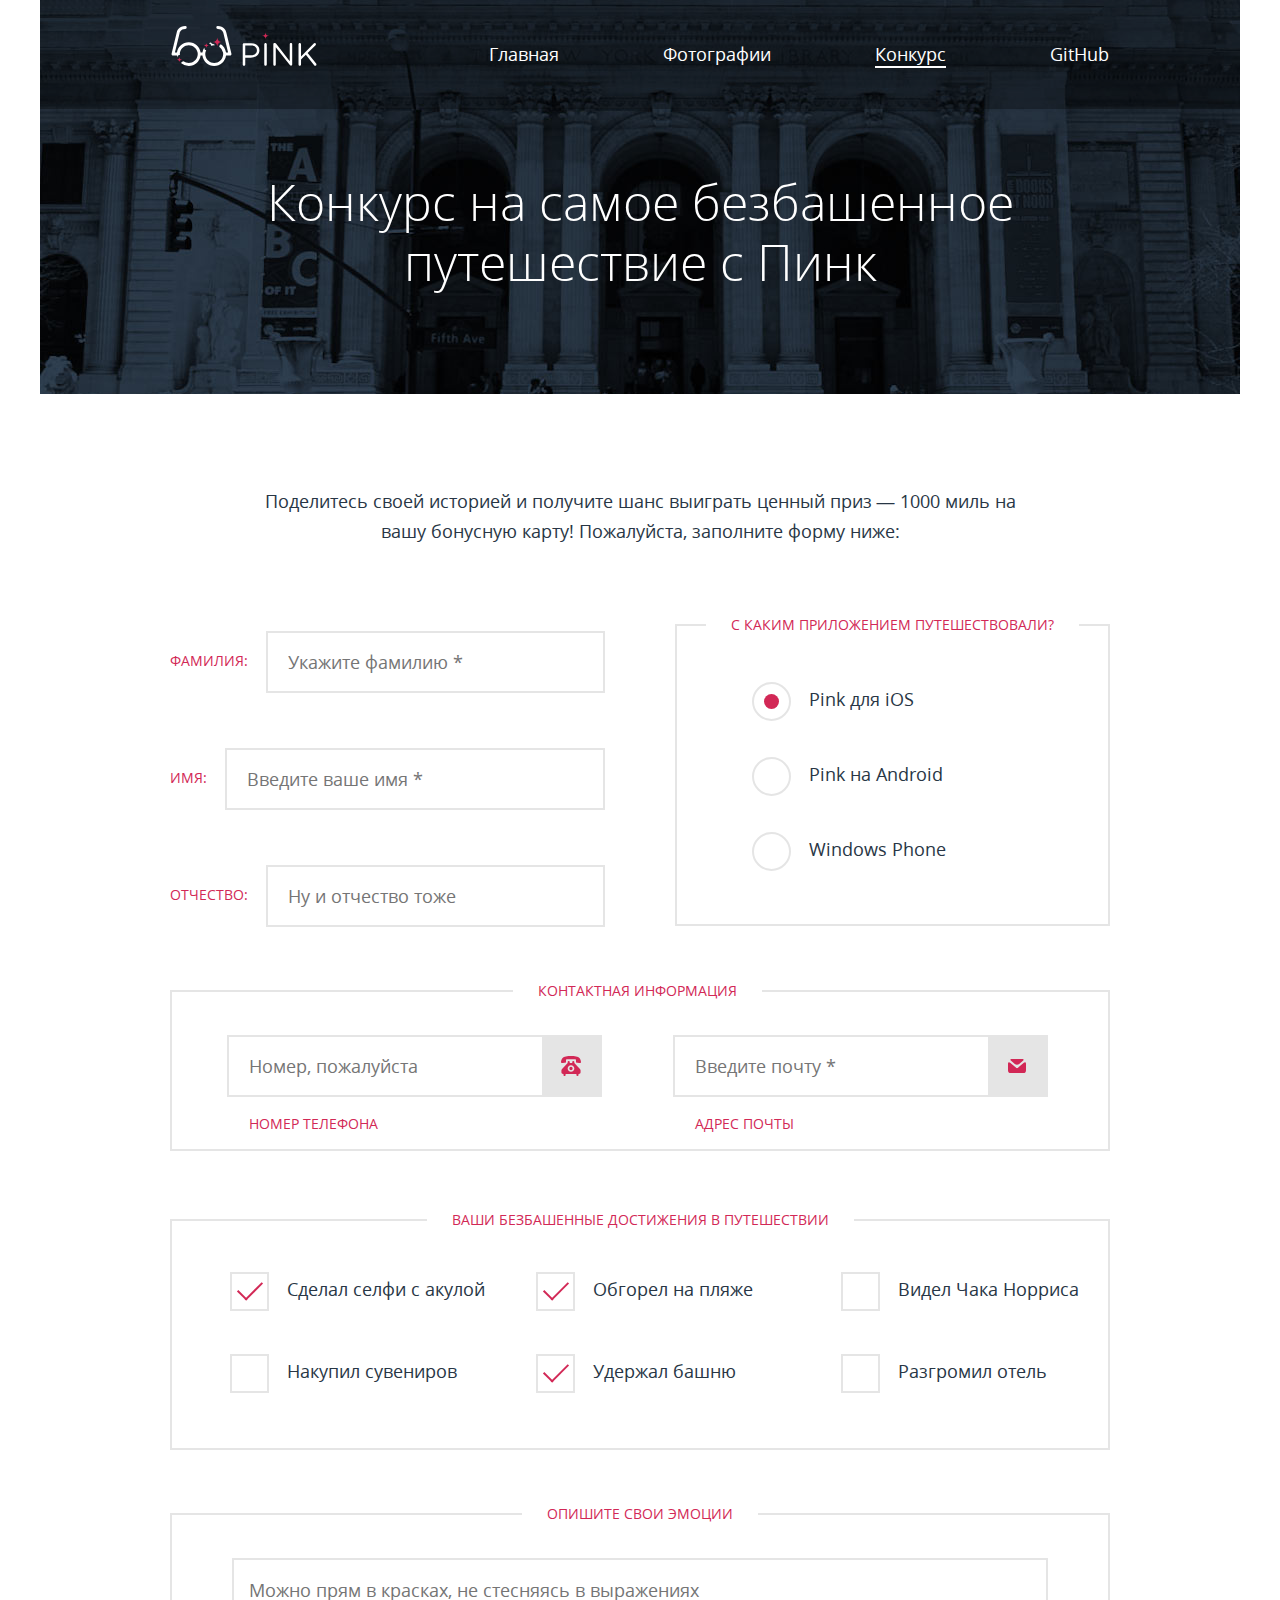
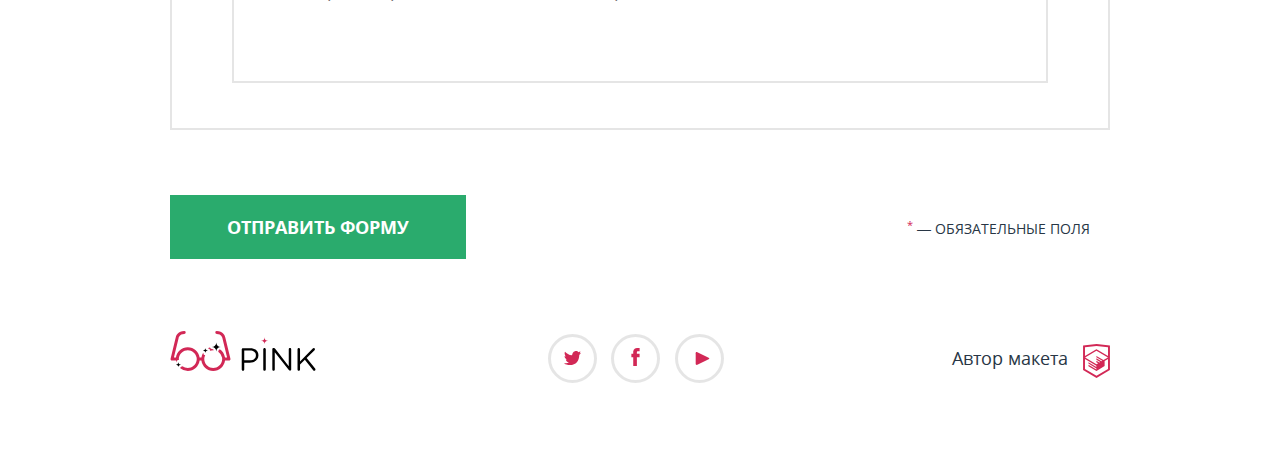
==== commit edb52676: "Update form.html" ====
--- a/form.html
+++ b/form.html
@@ -1,6 +1,6 @@
-<!DOCTYPE html><html lang="ru"><head><meta charset="UTF-8"><meta name="viewport" content="width=device-width,initial-scale=1"><meta http-equiv="X-UA-Compatible" content="ie=edge"><meta name="description" content="Приложение поднимающее настроение"><link rel="preload" href="fonts/opensans.woff2" as="font"><link rel="preload" href="fonts/opensansbold.woff2" as="font"><link rel="preload" href="fonts/opensanslight.woff2" as="font"><link rel="stylesheet" href="css/first-style.min.css"><link rel="stylesheet" href="css/main-style.min.css" media="none" onload="if(media!='all')media='all'"><noscript><link rel="stylesheet" href="css/main-style.min.css"></noscript><title>Pink</title></head><body class="form-page"><div style="display:none"><svg xmlns="http://www.w3.org/2000/svg"><symbol id="icon-logo-facebook" viewbox="0 0 8.673 18.944"><path d="M6.275 3.357h2.398V0H5.795C2.656.181 1.54 2.387 1.948 6.115H0v3.517h1.958v9.312h3.837V9.632h2.857V6.115H5.786c-.021-1.045-.036-2.406.489-2.758z"></path></symbol><symbol id="icon-logo-htmlacademy" viewbox="0 0 26.943 34.09"><path d="M13.62.017L13.472 0 0 1.412v24.661l13.472 8.017 13.43-7.99.042-.026V1.412L13.62.017zm11.399 12.11L13.495 5.334l-.001-.104-.087.05-.088-.056v.109L1.925 12.118V3.147l11.547-1.212 11.547 1.212v8.98zm-11.614-5.34L24.923 13.5l-4.479 2.64-7.093-4.221-.013 1.415 5.904 3.513-.86.507-5.031-2.992-.013 1.415 3.827 2.275-.782.523-3.032-1.787-.013 1.413 1.852 1.091-1.8 1.081-11.356-6.751 11.371-6.835zm-11.48 8.34l11.411 6.791.015 1.044-7.941-4.728-.015 1.416 7.979 4.796.017 1.076-7.972-4.741-.013 1.415 8.021 4.821.045.026 8.143-4.872v-1.268l-.011-.148v-3.761l3.415-2.036v10.02L13.472 31.85 1.925 24.979v-9.852z"></path></symbol><symbol id="icon-logo-pink-blue-desktop" viewbox="0 0 146.3 40.375"><path d="M71.874 18.661c0-.708.58-1.288 1.256-1.288h7.18c5.087 0 8.436 2.704 8.436 7.146v.063c0 4.86-4.057 7.373-8.854 7.373h-5.475v6.825c0 .708-.58 1.287-1.289 1.287-.676 0-1.256-.58-1.256-1.287l.002-20.119zm8.114 10.98c3.734 0 6.182-1.996 6.182-4.959v-.062c0-3.221-2.414-4.894-6.053-4.894h-5.699v9.917h5.57v-.002zM93.603 18.5c0-.708.579-1.288 1.255-1.288.709 0 1.288.58 1.288 1.288v20.283a1.29 1.29 0 0 1-1.288 1.287c-.676 0-1.255-.579-1.255-1.287V18.5zm9.141.032c0-.676.58-1.256 1.256-1.256h.354c.58 0 .935.29 1.288.74l13.684 17.45V18.468c0-.676.547-1.256 1.256-1.256.676 0 1.225.58 1.225 1.256v20.349c0 .677-.48 1.19-1.158 1.19h-.129c-.548 0-.936-.321-1.318-.772l-13.976-17.867v17.449c0 .677-.547 1.257-1.257 1.257-.676 0-1.223-.58-1.223-1.257V18.532h-.002zm25.429-.032c0-.708.58-1.288 1.257-1.288.708 0 1.286.58 1.286 1.288v12.331l12.848-13.168c.29-.257.579-.451.998-.451.676 0 1.225.612 1.225 1.256 0 .354-.162.644-.42.901l-7.984 7.92 8.564 10.561c.225.291.354.547.354.936 0 .676-.577 1.288-1.285 1.288-.482 0-.807-.259-1.03-.58l-8.401-10.464-4.863 4.861v4.895a1.29 1.29 0 0 1-1.286 1.288c-.677 0-1.257-.58-1.257-1.288V18.5h-.006z"></path><path fill="#D22856" d="M98.498 9.875a3.623 3.623 0 0 1-3.623-3.624 3.625 3.625 0 0 1-3.625 3.624 3.625 3.625 0 0 1 3.625 3.624 3.623 3.623 0 0 1 3.623-3.624z"></path><g fill="#D22856"><path d="M43.094 19.313c.246 0 .489.014.73.033a2.491 2.491 0 0 0-2.136-1.221 1.994 1.994 0 0 1-1.884-1.354c-.727.208-1.425.482-2.089.816.062.017.122.038.188.038a2 2 0 0 1 2 2c0 .096-.015.188-.028.281 1-.382 2.084-.593 3.219-.593z"></path><path d="M60.462 28.016L55.287 6.651C54.926 4.303 52.694 0 46.688 0a1.5 1.5 0 1 0 0 3c4.856 0 5.575 3.729 5.639 4.143l4.767 19.701h-2.073c-.445-3.557-2.453-6.628-5.305-8.522a2.503 2.503 0 0 0-1.529 2.303c0 .088-.015.171-.026.256a9.034 9.034 0 0 1 3.829 5.965c.082.488.135.987.135 1.5 0 .512-.053 1.012-.135 1.5-.716 4.271-4.421 7.53-8.896 7.53-4.475 0-8.181-3.259-8.896-7.53a9.035 9.035 0 0 1-.135-1.5c0-.513.053-1.012.135-1.5a8.945 8.945 0 0 1 .808-2.484 1.994 1.994 0 0 1-1.852-1.984.739.739 0 0 0-.192-.488 11.95 11.95 0 0 0-1.795 4.957h-1.82c-.741-5.927-5.802-10.531-11.927-10.531S6.235 20.917 5.493 26.844H3.42L8.187 7.143C8.25 6.729 8.97 3 13.826 3a1.5 1.5 0 1 0 0-3C7.82 0 5.588 4.303 5.227 6.651L.052 28.016c-.266 1.109.531 1.826 1.426 1.826.012 0 .023.004.036.004h3.982c.079.629.215 1.237.387 1.831a.726.726 0 0 0 .102-.354 2 2 0 0 1 2-2c.166 0 .324.024.478.062a8.337 8.337 0 0 1-.074-1.042c0-.512.053-1.011.135-1.5.715-4.271 4.421-7.531 8.896-7.531s8.18 3.26 8.896 7.531c.082.489.135.988.135 1.5s-.053 1.012-.135 1.5c-.715 4.272-4.421 7.531-8.896 7.531a8.959 8.959 0 0 1-5.386-1.794c-.35.302-.8.491-1.299.491a.75.75 0 0 0-.749.748c0 .289-.065.563-.176.812a11.94 11.94 0 0 0 7.614 2.743c6.125 0 11.185-4.604 11.927-10.529h1.814c.742 5.926 5.802 10.529 11.927 10.529s11.186-4.604 11.927-10.529H59c.012 0 .023-.005.036-.005.895.002 1.692-.715 1.426-1.824z"></path></g><path d="M50.686 16.125a4.499 4.499 0 0 1-4.499-4.499 4.499 4.499 0 0 1-4.499 4.499 4.499 4.499 0 0 1 4.499 4.499 4.498 4.498 0 0 1 4.499-4.499zm-12.782 3.501a2.748 2.748 0 0 1-2.749-2.749 2.748 2.748 0 0 1-2.749 2.749 2.747 2.747 0 0 1 2.749 2.749 2.748 2.748 0 0 1 2.749-2.749zm-27.17 14.446a2.748 2.748 0 0 1-2.749-2.75c0 1.52-1.23 2.75-2.749 2.75a2.747 2.747 0 0 1 2.749 2.748 2.748 2.748 0 0 1 2.749-2.748z"></path></symbol><symbol id="icon-logo-pink-blue-mobile" viewbox="0 0 146.3 40.375"><path d="M71.874 18.661c0-.708.58-1.288 1.256-1.288h7.18c5.087 0 8.436 2.704 8.436 7.146v.063c0 4.86-4.057 7.373-8.854 7.373h-5.475v6.825c0 .708-.58 1.287-1.289 1.287-.676 0-1.256-.58-1.256-1.287l.002-20.119zm8.114 10.98c3.734 0 6.182-1.996 6.182-4.959v-.062c0-3.221-2.414-4.894-6.053-4.894h-5.699v9.917h5.57v-.002zM93.603 18.5c0-.708.579-1.288 1.255-1.288.709 0 1.288.58 1.288 1.288v20.283a1.29 1.29 0 0 1-1.288 1.287c-.676 0-1.255-.579-1.255-1.287V18.5zm9.141.032c0-.676.58-1.256 1.256-1.256h.354c.58 0 .935.29 1.288.74l13.684 17.45V18.468c0-.676.547-1.256 1.256-1.256.676 0 1.225.58 1.225 1.256v20.349c0 .677-.48 1.19-1.158 1.19h-.129c-.548 0-.936-.321-1.318-.772l-13.976-17.867v17.449c0 .677-.547 1.257-1.257 1.257-.676 0-1.223-.58-1.223-1.257V18.532h-.002zm25.429-.032c0-.708.58-1.288 1.257-1.288.708 0 1.286.58 1.286 1.288v12.331l12.848-13.16c.29-.257.579-.451.998-.451.676 0 1.225.612 1.225 1.256 0 .354-.162.644-.42.901l-7.984 7.92 8.564 10.561c.225.291.354.547.354.936 0 .676-.577 1.288-1.285 1.288-.482 0-.807-.259-1.03-.58l-8.401-10.464-4.863 4.861v4.895a1.29 1.29 0 0 1-1.286 1.288c-.677 0-1.257-.58-1.257-1.288V18.5h-.006z"></path><path fill="#D22856" d="M60.462 28.016L55.287 6.651C54.926 4.303 52.694 0 46.688 0a1.5 1.5 0 1 0 0 3c4.856 0 5.575 3.729 5.639 4.143l4.767 19.701h-2.073c-.742-5.927-5.802-10.531-11.927-10.531s-11.186 4.604-11.927 10.531h-1.82c-.741-5.927-5.802-10.531-11.927-10.531S6.235 20.917 5.493 26.844H3.42L8.187 7.143C8.25 6.729 8.97 3 13.826 3a1.5 1.5 0 1 0 0-3C7.82 0 5.588 4.303 5.227 6.651L.052 28.016c-.266 1.109.531 1.826 1.426 1.826.012 0 .023.004.036.004h3.982c.741 5.926 5.802 10.53 11.927 10.53s11.185-4.604 11.927-10.53h1.814c.742 5.926 5.802 10.53 11.927 10.53s11.186-4.604 11.927-10.53H59c.012 0 .023-.004.036-.004.895 0 1.692-.717 1.426-1.826zm-34.147 1.828c-.715 4.272-4.421 7.531-8.896 7.531s-8.18-3.259-8.896-7.531c-.082-.488-.135-.988-.135-1.5s.053-1.011.135-1.5c.715-4.271 4.421-7.531 8.896-7.531s8.18 3.26 8.896 7.531c.082.489.135.988.135 1.5s-.053 1.011-.135 1.5zm25.675 0c-.716 4.272-4.421 7.531-8.896 7.531-4.475 0-8.181-3.259-8.896-7.531-.082-.488-.135-.988-.135-1.5s.053-1.011.135-1.5c.716-4.271 4.421-7.531 8.896-7.531 4.475 0 8.181 3.26 8.896 7.531.082.489.135.988.135 1.5s-.053 1.011-.135 1.5z"></path></symbol><symbol id="icon-logo-pink-white-desktop" viewbox="0 0 146.3 40.375"><path d="M71.874 18.661c0-.708.58-1.288 1.256-1.288h7.18c5.087 0 8.436 2.704 8.436 7.146v.064c0 4.861-4.057 7.373-8.854 7.373h-5.475v6.825c0 .708-.58 1.288-1.288 1.288-.676 0-1.256-.58-1.256-1.288v-20.12zm8.114 10.98c3.734 0 6.182-1.996 6.182-4.959v-.063c0-3.22-2.414-4.894-6.053-4.894h-5.699v9.917h5.57v-.001zM93.603 18.5c0-.708.579-1.288 1.255-1.288.709 0 1.288.58 1.288 1.288v20.283a1.29 1.29 0 0 1-1.288 1.287c-.676 0-1.255-.579-1.255-1.287V18.5zm9.141.032c0-.676.58-1.256 1.256-1.256h.354c.58 0 .935.29 1.288.74l13.684 17.45V18.468c0-.676.547-1.256 1.256-1.256.676 0 1.224.58 1.224 1.256v20.349c0 .676-.481 1.19-1.158 1.19h-.129c-.548 0-.935-.321-1.319-.772l-13.975-17.868v17.45c0 .676-.547 1.256-1.256 1.256-.676 0-1.223-.58-1.223-1.256V18.532h-.002zm25.429-.032c0-.708.58-1.288 1.257-1.288.708 0 1.286.58 1.286 1.288v12.331l12.848-13.168c.29-.257.579-.451.998-.451.676 0 1.225.612 1.225 1.256 0 .354-.162.644-.42.901l-7.984 7.92 8.564 10.561c.225.291.354.547.354.935 0 .676-.578 1.288-1.286 1.288-.483 0-.806-.258-1.03-.58l-8.402-10.463-4.863 4.861v4.894a1.29 1.29 0 0 1-1.286 1.288c-.677 0-1.257-.58-1.257-1.288V18.5h-.004z"></path><path fill="#D22856" d="M98.498 9.875a3.623 3.623 0 0 1-3.623-3.624 3.625 3.625 0 0 1-3.625 3.624 3.625 3.625 0 0 1 3.625 3.624 3.623 3.623 0 0 1 3.623-3.624z"></path><path d="M43.094 19.313c.246 0 .489.014.73.033a2.491 2.491 0 0 0-2.136-1.221 1.994 1.994 0 0 1-1.884-1.354c-.727.208-1.425.482-2.089.816.062.017.122.038.188.038a2 2 0 0 1 2 2c0 .096-.015.188-.028.281 1-.382 2.084-.593 3.219-.593z"></path><path d="M60.462 28.016L55.287 6.651C54.926 4.303 52.694 0 46.688 0a1.5 1.5 0 1 0 0 3c4.856 0 5.575 3.729 5.639 4.143l4.767 19.701h-2.073c-.445-3.557-2.453-6.628-5.305-8.522a2.503 2.503 0 0 0-1.529 2.303c0 .088-.015.171-.026.256a9.034 9.034 0 0 1 3.829 5.964c.082.489.135.988.135 1.5s-.053 1.012-.135 1.5c-.716 4.272-4.421 7.531-8.896 7.531-4.475 0-8.181-3.259-8.896-7.531-.082-.488-.135-.988-.135-1.5s.053-1.011.135-1.5a8.949 8.949 0 0 1 .808-2.483 1.995 1.995 0 0 1-1.852-1.985.743.743 0 0 0-.192-.489 11.954 11.954 0 0 0-1.795 4.958h-1.82c-.741-5.927-5.802-10.531-11.927-10.531S6.235 20.917 5.493 26.844H3.42L8.187 7.143C8.25 6.729 8.97 3 13.826 3a1.5 1.5 0 1 0 0-3C7.82 0 5.588 4.303 5.227 6.651L.052 28.016c-.266 1.109.531 1.826 1.426 1.826.012 0 .023.004.036.004h3.982c.079.628.215 1.237.387 1.831a.726.726 0 0 0 .102-.354 2 2 0 0 1 2-2c.166 0 .324.025.478.063a8.337 8.337 0 0 1-.074-1.042c0-.512.053-1.011.135-1.5.715-4.271 4.421-7.531 8.896-7.531s8.18 3.26 8.896 7.531c.082.489.135.988.135 1.5s-.053 1.012-.135 1.5c-.715 4.272-4.421 7.531-8.896 7.531a8.959 8.959 0 0 1-5.386-1.794c-.35.302-.8.491-1.299.491a.75.75 0 0 0-.749.748c0 .29-.065.564-.176.812a11.94 11.94 0 0 0 7.614 2.743c6.125 0 11.185-4.604 11.927-10.53h1.814c.742 5.926 5.802 10.53 11.927 10.53s11.186-4.604 11.927-10.53H59c.012 0 .023-.004.036-.004.895.001 1.692-.716 1.426-1.825z"></path><path fill="#D22856" d="M50.686 16.125a4.499 4.499 0 0 1-4.499-4.499 4.499 4.499 0 0 1-4.499 4.499 4.499 4.499 0 0 1 4.499 4.499 4.498 4.498 0 0 1 4.499-4.499zm-12.782 3.501a2.748 2.748 0 0 1-2.749-2.749 2.748 2.748 0 0 1-2.749 2.749 2.747 2.747 0 0 1 2.749 2.749 2.748 2.748 0 0 1 2.749-2.749zm-27.17 14.446a2.748 2.748 0 0 1-2.749-2.75c0 1.52-1.23 2.75-2.749 2.75a2.747 2.747 0 0 1 2.749 2.748 2.748 2.748 0 0 1 2.749-2.748z"></path></symbol><symbol id="icon-logo-pink-white-mobile" viewbox="0 0 74.426 22.859"><path d="M0 1.449C0 .741.58.161 1.256.161h7.18c5.087 0 8.436 2.704 8.436 7.147v.064c0 4.861-4.057 7.373-8.854 7.373H2.544v6.825c0 .708-.58 1.288-1.288 1.288C.58 22.859 0 22.279 0 21.571V1.449zm8.114 10.979c3.734 0 6.182-1.996 6.182-4.958v-.065c0-3.22-2.415-4.894-6.054-4.894H2.544v9.917h5.57zm13.615-11.14C21.729.58 22.308 0 22.983 0c.709 0 1.288.58 1.288 1.288v20.283c0 .708-.579 1.288-1.288 1.288-.676 0-1.255-.58-1.255-1.288V1.288zm9.141.032c0-.676.579-1.256 1.256-1.256h.354c.58 0 .934.29 1.288.74l13.684 17.45V1.256A1.256 1.256 0 0 1 48.707 0c.676 0 1.223.58 1.223 1.256v20.348c0 .676-.482 1.191-1.158 1.191h-.129c-.548 0-.934-.322-1.32-.772L33.349 4.153v17.45c0 .676-.547 1.256-1.255 1.256-.677 0-1.224-.58-1.224-1.256V1.32zm25.43-.032C56.3.58 56.879 0 57.556 0c.708 0 1.287.58 1.287 1.288v12.331L71.689.451c.29-.258.58-.451.999-.451.676 0 1.224.612 1.224 1.256 0 .354-.161.644-.419.901l-7.984 7.92 8.564 10.561c.225.29.354.547.354.934 0 .676-.579 1.288-1.287 1.288-.483 0-.806-.258-1.03-.58l-8.403-10.463-4.862 4.861v4.894c0 .708-.579 1.288-1.287 1.288-.677 0-1.256-.58-1.256-1.288V1.288z"></path></symbol><symbol id="icon-logo-pink-white-tablet" viewbox="0 0 146.3 40.375"><path d="M71.874 18.661c0-.708.58-1.288 1.256-1.288h7.18c5.087 0 8.436 2.704 8.436 7.146v.064c0 4.861-4.057 7.373-8.854 7.373h-5.475v6.825c0 .708-.58 1.288-1.288 1.288-.676 0-1.256-.58-1.256-1.288v-20.12zm8.114 10.98c3.734 0 6.182-1.996 6.182-4.959v-.063c0-3.22-2.414-4.894-6.053-4.894h-5.699v9.917h5.57v-.001zM93.603 18.5c0-.708.579-1.288 1.255-1.288.709 0 1.288.58 1.288 1.288v20.283a1.29 1.29 0 0 1-1.288 1.287c-.676 0-1.255-.579-1.255-1.287V18.5zm9.141.032c0-.676.58-1.256 1.256-1.256h.354c.58 0 .935.29 1.288.74l13.684 17.45V18.468c0-.676.547-1.256 1.256-1.256.676 0 1.224.58 1.224 1.256v20.349c0 .676-.481 1.19-1.158 1.19h-.129c-.548 0-.935-.321-1.319-.772l-13.975-17.868v17.45c0 .676-.547 1.256-1.256 1.256-.676 0-1.223-.58-1.223-1.256V18.532h-.002zm25.429-.032c0-.708.58-1.288 1.257-1.288.708 0 1.286.58 1.286 1.288v12.331l12.848-13.168c.29-.257.579-.451.998-.451.676 0 1.225.612 1.225 1.256 0 .354-.162.644-.42.901l-7.984 7.92 8.564 10.561c.225.291.354.547.354.935 0 .676-.578 1.288-1.286 1.288-.483 0-.806-.258-1.03-.58l-8.402-10.463-4.863 4.861v4.894a1.29 1.29 0 0 1-1.286 1.288c-.677 0-1.257-.58-1.257-1.288V18.5h-.004zm-67.711 9.516L55.287 6.651C54.926 4.303 52.694 0 46.688 0a1.5 1.5 0 1 0 0 3c4.856 0 5.575 3.729 5.639 4.143l4.767 19.701h-2.073c-.742-5.927-5.802-10.531-11.927-10.531s-11.186 4.604-11.927 10.531h-1.82c-.741-5.927-5.802-10.531-11.927-10.531S6.235 20.917 5.493 26.844H3.42L8.187 7.143C8.25 6.729 8.97 3 13.826 3a1.5 1.5 0 1 0 0-3C7.82 0 5.588 4.303 5.227 6.651L.052 28.016c-.266 1.109.531 1.826 1.426 1.826.012 0 .023.004.036.004h3.982c.741 5.926 5.802 10.53 11.927 10.53s11.185-4.604 11.927-10.53h1.814c.742 5.926 5.802 10.53 11.927 10.53s11.186-4.604 11.927-10.53H59c.012 0 .023-.004.036-.004.895 0 1.692-.717 1.426-1.826zm-34.147 1.828c-.715 4.272-4.421 7.531-8.896 7.531-4.475 0-8.18-3.259-8.896-7.531-.082-.488-.135-.988-.135-1.5s.053-1.011.135-1.5c.715-4.271 4.421-7.531 8.896-7.531 4.475 0 8.18 3.26 8.896 7.531.082.489.135.988.135 1.5s-.053 1.011-.135 1.5zm25.675 0c-.716 4.272-4.421 7.531-8.896 7.531-4.475 0-8.181-3.259-8.896-7.531-.082-.488-.135-.988-.135-1.5s.053-1.011.135-1.5c.716-4.271 4.421-7.531 8.896-7.531 4.475 0 8.181 3.26 8.896 7.531.082.489.135.988.135 1.5s-.053 1.011-.135 1.5z"></path></symbol><symbol id="icon-logo-twitter" viewbox="0 0 17.5 14.663"><path fill-rule="evenodd" clip-rule="evenodd" d="M11.283.153c1.736-.485 3.074.263 3.685 1.151.694-.226 1.372-.47 2.072-.691-.004.841-.538 1.478-.883 1.727.704.166 1.343-.48 1.343-.48-.175.976-1.035 1.746-1.611 1.977-.239 6.592-3.272 10.956-10.382 10.823h-.46c-.422 0-4.29-.45-5.047-1.843 2.341.192 4.011-.412 4.835-1.15-.989-.293-2.761-.464-3.07-2.881.362.105.583.223 1.228.117C1.757 8.067.385 7.366.461 5.218c.294.32 1.1.523 1.381.461C1.117 5.444-.188 2.398.921.843 2.794 2.654 4.769 4.364 8.29 4.528 8.506 2.288 9.461.787 11.283.153z"></path></symbol><symbol id="icon-logo-youtube" viewbox="0 0 14.64 13.96"><path d="M1.775 13.78C.799 14.257 0 13.758 0 12.671V1.29C0 .202.799-.295 1.775.181l12.133 5.932c.975.478.975 1.258 0 1.736L1.775 13.78z"></path></symbol><symbol id="icon-menu-burger" viewbox="0 0 49.945 24.007"><path d="M1.137 0C.51 0 0 .428 0 1.01v1.981c0 .558.494 1.01 1.139 1.01H48.81c.628 0 1.138-.428 1.138-1.01V1.01c0-.558-.494-1.01-1.138-1.01H1.137zm0 10.003c-.627 0-1.137.428-1.137 1.01v1.98c0 .557.494 1.01 1.139 1.01H48.81c.628 0 1.138-.428 1.138-1.01v-1.98c0-.558-.494-1.01-1.138-1.01H1.137zm0 10.002C.51 20.005 0 20.434 0 21.016v1.981c0 .557.494 1.01 1.139 1.01H48.81c.628 0 1.138-.428 1.138-1.01v-1.981c0-.558-.494-1.011-1.138-1.011H1.137z"></path><path d="M1.137 0C.51 0 0 .428 0 1.01v1.981c0 .558.494 1.01 1.139 1.01H48.81c.628 0 1.138-.428 1.138-1.01V1.01c0-.558-.494-1.01-1.138-1.01H1.137zm0 10.003c-.627 0-1.137.428-1.137 1.01v1.98c0 .557.494 1.01 1.139 1.01H48.81c.628 0 1.138-.428 1.138-1.01v-1.98c0-.558-.494-1.01-1.138-1.01H1.137zm0 10.002C.51 20.005 0 20.434 0 21.016v1.981c0 .557.494 1.01 1.139 1.01H48.81c.628 0 1.138-.428 1.138-1.01v-1.981c0-.558-.494-1.011-1.138-1.011H1.137z"></path></symbol><symbol id="icon-menu-cross" viewbox="0 0 23.867 23.867"><path d="M15.087 11.933l8.56-8.559a.75.75 0 0 0 0-1.061L21.554.22a.747.747 0 0 0-1.06 0l-8.561 8.56L3.373.22a.771.771 0 0 0-1.061 0L.22 2.313a.75.75 0 0 0 0 1.061l8.56 8.559-8.56 8.559a.751.751 0 0 0 0 1.062l2.093 2.094a.744.744 0 0 0 1.06 0l8.561-8.56 8.56 8.56a.746.746 0 0 0 1.06 0l2.093-2.094a.751.751 0 0 0 0-1.062l-8.56-8.559z"></path></symbol></svg></div><header class="page-header"><div class="page-header__logo-btn page-header__logo-btn--no-js"><a href="index.html" aria-label="Логотип сайта Pink" class="page-header__link"><svg class="page-header__logo page-header__logo--mobile" width="75" height="24"><use xlink:href="#icon-logo-pink-white-mobile"></use></svg> <svg class="page-header__logo page-header__logo--tablet" width="146" height="40"><use xlink:href="#icon-logo-pink-white-tablet"></use></svg> </a><button type="button" class="page-header__toggler" aria-label="Открыть или Закрыть Меню"><svg class="page-header__toggler-svg--cross" width="25" height="24"><use xlink:href="#icon-menu-cross"></use></svg> <svg class="page-header__toggler-svg--burger" width="50" height="24"><use xlink:href="#icon-menu-burger"></use></svg></button></div><nav class="main-nav"><a href="index.html" aria-label="Логотип сайта Pink"><svg class="page-header__logo page-header__logo--desktop" width="146" height="40"><use xlink:href="#icon-logo-pink-white-desktop"></use></svg></a><ul class="main-nav__list"><li class="main-nav__item"><a href="index.html" class="main-nav__link">Главная</a></li><li class="main-nav__item"><a href="photo.html" class="main-nav__link">Фотографии</a></li><li class="main-nav__item"><a href="#" class="main-nav__link main-nav__link--active">Конкурс</a></li><li class="main-nav__item"><a href="https://github.com/waytolax" class="main-nav__link">GitHub</a></li></ul></nav><div class="page-header__background"></div></header><main class="review-section"><h1 class="visually-hidden" tabindex="0">Форма для участия в конкурсе</h1><p class="review-section__legend" tabindex="0">Поделитесь своей историей и получите шанс выиграть ценный приз — 1000 миль на вашу бонусную карту! <span class="review-section__legend--desktop">Пожалуйста, заполните форму ниже:</span></p><form action="#" class="form"><fieldset class="form__fieldset form__fieldset--info"><div class="form__fieldset--info-wrapper"><label for="last_name" class="form__label">фамилия:</label> <input class="form__input" id="last_name" placeholder="Укажите фамилию *" name="last-name" required=""></div><div class="form__fieldset--info-wrapper"><label for="first_name" class="form__label">имя:</label> <input class="form__input" id="first_name" placeholder="Введите ваше имя *" required=""></div><div class="form__fieldset--info-wrapper"><label for="middle_name" class="form__label">отчество:</label> <input class="form__input" id="middle_name" placeholder="Ну и отчество тоже"></div></fieldset><fieldset class="form__fieldset form__fieldset--achieve"><legend class="form__legend" tabindex="0">Ваши безбашенные достижения в путешествии</legend><div class="form__inner"><input type="checkbox" id="achieve-selfi" checked=""> <label for="achieve-selfi" class="form__label">Сделал селфи с акулой</label> <input type="checkbox" id="achieve-beach" checked=""> <label for="achieve-beach" class="form__label">Обгорел на пляже</label> <input type="checkbox" id="achieve-chuck"> <label for="achieve-chuck" class="form__label">Видел Чака Норриса</label> <input type="checkbox" id="achieve-souvenir"> <label for="achieve-souvenir" class="form__label">Накупил сувениров</label> <input type="checkbox" id="achieve-tower" checked=""> <label for="achieve-tower" class="form__label">Удержал башню</label> <input type="checkbox" id="achieve-destroy"> <label for="achieve-destroy" class="form__label">Разгромил отель</label></div></fieldset><fieldset class="form__fieldset form__fieldset--contact"><legend class="form__legend">Контактная информация</legend><div class="form__inner"><div class="form__fieldset--contact-wrapper"><label for="phone-number" class="form__label">Номер телефона</label> <input class="form__input" type="tel" id="phone-number" placeholder="Номер, пожалуйста" pattern="[0-9]{1}-[0-9]{3}-[0-9]{7}"></div><div class="form__fieldset--contact-wrapper"><label for="email-adress" class="form__label">адрес почты</label> <input class="form__input" type="email" id="email-adress" placeholder="Введите почту *" required=""></div></div></fieldset><fieldset class="form__fieldset form__fieldset--app"><legend class="form__legend" tabindex="0">С каким приложением путешествовали?</legend><div class="form__inner"><input type="radio" name="app" id="app-ios" checked=""> <label for="app-ios" class="form__label">Pink для iOS</label> <input type="radio" name="app" id="app-android"> <label for="app-android" class="form__label">Pink на Android</label> <input type="radio" name="app" id="app-win"> <label for="app-win" class="form__label">Windows Phone</label></div></fieldset><fieldset class="form__fieldset form__fieldset--review"><legend class="form__legend" tabindex="0">Опишите свои эмоции</legend><textarea rows="5" placeholder="Можно прям в красках, не стесняясь в выражениях"></textarea></fieldset><div class="form__button-wrapper"><button class="form__button form__button--submit" type="submit" name="button">Отправить форму</button><p class="form__required" tabindex="0"><sup>*</sup> — обязательные поля</p></div></form><div class="form-popup form-popup--success"><h2 class="form-popup__title" tabindex="0">Ваша заявка отправлена</h2><p class="form-popup__text" tabindex="0">Спасибо за ваше участие, ваша заявка уже поступила к нам. В ближайшее время мы рассмотрим ее и оповестим вас.</p><div class="form-popup__inner"><button type="button" class="form__button form__button--close">ЗАКРЫТЬ ОКНО</button></div></div></main><footer class="page-footer"><div class="page-footer__logo"><a class="page-footer__link" href="index.html" aria-label="Логотип сайта Pink"><svg class="page-footer__svg-mobile" width="146" height="40"><use xlink:href="#icon-logo-pink-blue-mobile"></use></svg> <svg class="page-footer__svg-desktop" width="146" height="40"><use xlink:href="#icon-logo-pink-blue-desktop"></use></svg></a></div><ul class="page-footer__social social-list" aria-label="Наши социальные сети" tabindex="0"><li class="social-list__item"><a class="social-list__link social-list__link--twitter" href="https://twitter.com" aria-label="twitter"><svg width="19" height="14"><use xlink:href="#icon-logo-twitter"></use></svg></a></li><li class="social-list__item"><a class="social-list__link social-list__link--facebook" href="https://ru-ru.facebook.com" aria-label="facebook"><svg width="9" height="18"><use xlink:href="#icon-logo-facebook"></use></svg></a></li><li class="social-list__item"><a class="social-list__link social-list__link--youtube" href="https://www.youtube.com" aria-label="youtube"><svg width="15" height="13"><use xlink:href="#icon-logo-youtube"></use></svg></a></li></ul><div class="page-footer__copyright copyright"><b class="copyright__text" tabindex="0">Разработано </b><a class="copyright__link" href="https://htmlacademy.ru/intensive/adaptive" target="_blank" aria-label="HTML Академия"><svg width="27" height="34"><use xlink:href="#icon-logo-htmlacademy"></use></svg></a></div></footer><script>var background = document.querySelector('.page-header__background');
+<!DOCTYPE html><html lang="ru"><head><meta charset="UTF-8"><meta name="viewport" content="width=device-width,initial-scale=1"><meta http-equiv="X-UA-Compatible" content="ie=edge"><meta name="description" content="Приложение поднимающее настроение"><link rel="preload" href="fonts/opensans.woff2" as="font"><link rel="preload" href="fonts/opensansbold.woff2" as="font"><link rel="preload" href="fonts/opensanslight.woff2" as="font"><link rel="stylesheet" href="css/first-style.min.css"><link rel="stylesheet" href="css/main-style.min.css" media="none" onload="if(media!='all')media='all'"><noscript><link rel="stylesheet" href="css/main-style.min.css"></noscript><title>Pink</title></head><body class="form-page"><div style="display:none"><svg xmlns="http://www.w3.org/2000/svg"><symbol id="icon-logo-facebook" viewbox="0 0 8.673 18.944"><path d="M6.275 3.357h2.398V0H5.795C2.656.181 1.54 2.387 1.948 6.115H0v3.517h1.958v9.312h3.837V9.632h2.857V6.115H5.786c-.021-1.045-.036-2.406.489-2.758z"></path></symbol><symbol id="icon-logo-htmlacademy" viewbox="0 0 26.943 34.09"><path d="M13.62.017L13.472 0 0 1.412v24.661l13.472 8.017 13.43-7.99.042-.026V1.412L13.62.017zm11.399 12.11L13.495 5.334l-.001-.104-.087.05-.088-.056v.109L1.925 12.118V3.147l11.547-1.212 11.547 1.212v8.98zm-11.614-5.34L24.923 13.5l-4.479 2.64-7.093-4.221-.013 1.415 5.904 3.513-.86.507-5.031-2.992-.013 1.415 3.827 2.275-.782.523-3.032-1.787-.013 1.413 1.852 1.091-1.8 1.081-11.356-6.751 11.371-6.835zm-11.48 8.34l11.411 6.791.015 1.044-7.941-4.728-.015 1.416 7.979 4.796.017 1.076-7.972-4.741-.013 1.415 8.021 4.821.045.026 8.143-4.872v-1.268l-.011-.148v-3.761l3.415-2.036v10.02L13.472 31.85 1.925 24.979v-9.852z"></path></symbol><symbol id="icon-logo-pink-blue-desktop" viewbox="0 0 146.3 40.375"><path d="M71.874 18.661c0-.708.58-1.288 1.256-1.288h7.18c5.087 0 8.436 2.704 8.436 7.146v.063c0 4.86-4.057 7.373-8.854 7.373h-5.475v6.825c0 .708-.58 1.287-1.289 1.287-.676 0-1.256-.58-1.256-1.287l.002-20.119zm8.114 10.98c3.734 0 6.182-1.996 6.182-4.959v-.062c0-3.221-2.414-4.894-6.053-4.894h-5.699v9.917h5.57v-.002zM93.603 18.5c0-.708.579-1.288 1.255-1.288.709 0 1.288.58 1.288 1.288v20.283a1.29 1.29 0 0 1-1.288 1.287c-.676 0-1.255-.579-1.255-1.287V18.5zm9.141.032c0-.676.58-1.256 1.256-1.256h.354c.58 0 .935.29 1.288.74l13.684 17.45V18.468c0-.676.547-1.256 1.256-1.256.676 0 1.225.58 1.225 1.256v20.349c0 .677-.48 1.19-1.158 1.19h-.129c-.548 0-.936-.321-1.318-.772l-13.976-17.867v17.449c0 .677-.547 1.257-1.257 1.257-.676 0-1.223-.58-1.223-1.257V18.532h-.002zm25.429-.032c0-.708.58-1.288 1.257-1.288.708 0 1.286.58 1.286 1.288v12.331l12.848-13.168c.29-.257.579-.451.998-.451.676 0 1.225.612 1.225 1.256 0 .354-.162.644-.42.901l-7.984 7.92 8.564 10.561c.225.291.354.547.354.936 0 .676-.577 1.288-1.285 1.288-.482 0-.807-.259-1.03-.58l-8.401-10.464-4.863 4.861v4.895a1.29 1.29 0 0 1-1.286 1.288c-.677 0-1.257-.58-1.257-1.288V18.5h-.006z"></path><path fill="#D22856" d="M98.498 9.875a3.623 3.623 0 0 1-3.623-3.624 3.625 3.625 0 0 1-3.625 3.624 3.625 3.625 0 0 1 3.625 3.624 3.623 3.623 0 0 1 3.623-3.624z"></path><g fill="#D22856"><path d="M43.094 19.313c.246 0 .489.014.73.033a2.491 2.491 0 0 0-2.136-1.221 1.994 1.994 0 0 1-1.884-1.354c-.727.208-1.425.482-2.089.816.062.017.122.038.188.038a2 2 0 0 1 2 2c0 .096-.015.188-.028.281 1-.382 2.084-.593 3.219-.593z"></path><path d="M60.462 28.016L55.287 6.651C54.926 4.303 52.694 0 46.688 0a1.5 1.5 0 1 0 0 3c4.856 0 5.575 3.729 5.639 4.143l4.767 19.701h-2.073c-.445-3.557-2.453-6.628-5.305-8.522a2.503 2.503 0 0 0-1.529 2.303c0 .088-.015.171-.026.256a9.034 9.034 0 0 1 3.829 5.965c.082.488.135.987.135 1.5 0 .512-.053 1.012-.135 1.5-.716 4.271-4.421 7.53-8.896 7.53-4.475 0-8.181-3.259-8.896-7.53a9.035 9.035 0 0 1-.135-1.5c0-.513.053-1.012.135-1.5a8.945 8.945 0 0 1 .808-2.484 1.994 1.994 0 0 1-1.852-1.984.739.739 0 0 0-.192-.488 11.95 11.95 0 0 0-1.795 4.957h-1.82c-.741-5.927-5.802-10.531-11.927-10.531S6.235 20.917 5.493 26.844H3.42L8.187 7.143C8.25 6.729 8.97 3 13.826 3a1.5 1.5 0 1 0 0-3C7.82 0 5.588 4.303 5.227 6.651L.052 28.016c-.266 1.109.531 1.826 1.426 1.826.012 0 .023.004.036.004h3.982c.079.629.215 1.237.387 1.831a.726.726 0 0 0 .102-.354 2 2 0 0 1 2-2c.166 0 .324.024.478.062a8.337 8.337 0 0 1-.074-1.042c0-.512.053-1.011.135-1.5.715-4.271 4.421-7.531 8.896-7.531s8.18 3.26 8.896 7.531c.082.489.135.988.135 1.5s-.053 1.012-.135 1.5c-.715 4.272-4.421 7.531-8.896 7.531a8.959 8.959 0 0 1-5.386-1.794c-.35.302-.8.491-1.299.491a.75.75 0 0 0-.749.748c0 .289-.065.563-.176.812a11.94 11.94 0 0 0 7.614 2.743c6.125 0 11.185-4.604 11.927-10.529h1.814c.742 5.926 5.802 10.529 11.927 10.529s11.186-4.604 11.927-10.529H59c.012 0 .023-.005.036-.005.895.002 1.692-.715 1.426-1.824z"></path></g><path d="M50.686 16.125a4.499 4.499 0 0 1-4.499-4.499 4.499 4.499 0 0 1-4.499 4.499 4.499 4.499 0 0 1 4.499 4.499 4.498 4.498 0 0 1 4.499-4.499zm-12.782 3.501a2.748 2.748 0 0 1-2.749-2.749 2.748 2.748 0 0 1-2.749 2.749 2.747 2.747 0 0 1 2.749 2.749 2.748 2.748 0 0 1 2.749-2.749zm-27.17 14.446a2.748 2.748 0 0 1-2.749-2.75c0 1.52-1.23 2.75-2.749 2.75a2.747 2.747 0 0 1 2.749 2.748 2.748 2.748 0 0 1 2.749-2.748z"></path></symbol><symbol id="icon-logo-pink-blue-mobile" viewbox="0 0 146.3 40.375"><path d="M71.874 18.661c0-.708.58-1.288 1.256-1.288h7.18c5.087 0 8.436 2.704 8.436 7.146v.063c0 4.86-4.057 7.373-8.854 7.373h-5.475v6.825c0 .708-.58 1.287-1.289 1.287-.676 0-1.256-.58-1.256-1.287l.002-20.119zm8.114 10.98c3.734 0 6.182-1.996 6.182-4.959v-.062c0-3.221-2.414-4.894-6.053-4.894h-5.699v9.917h5.57v-.002zM93.603 18.5c0-.708.579-1.288 1.255-1.288.709 0 1.288.58 1.288 1.288v20.283a1.29 1.29 0 0 1-1.288 1.287c-.676 0-1.255-.579-1.255-1.287V18.5zm9.141.032c0-.676.58-1.256 1.256-1.256h.354c.58 0 .935.29 1.288.74l13.684 17.45V18.468c0-.676.547-1.256 1.256-1.256.676 0 1.225.58 1.225 1.256v20.349c0 .677-.48 1.19-1.158 1.19h-.129c-.548 0-.936-.321-1.318-.772l-13.976-17.867v17.449c0 .677-.547 1.257-1.257 1.257-.676 0-1.223-.58-1.223-1.257V18.532h-.002zm25.429-.032c0-.708.58-1.288 1.257-1.288.708 0 1.286.58 1.286 1.288v12.331l12.848-13.16c.29-.257.579-.451.998-.451.676 0 1.225.612 1.225 1.256 0 .354-.162.644-.42.901l-7.984 7.92 8.564 10.561c.225.291.354.547.354.936 0 .676-.577 1.288-1.285 1.288-.482 0-.807-.259-1.03-.58l-8.401-10.464-4.863 4.861v4.895a1.29 1.29 0 0 1-1.286 1.288c-.677 0-1.257-.58-1.257-1.288V18.5h-.006z"></path><path fill="#D22856" d="M60.462 28.016L55.287 6.651C54.926 4.303 52.694 0 46.688 0a1.5 1.5 0 1 0 0 3c4.856 0 5.575 3.729 5.639 4.143l4.767 19.701h-2.073c-.742-5.927-5.802-10.531-11.927-10.531s-11.186 4.604-11.927 10.531h-1.82c-.741-5.927-5.802-10.531-11.927-10.531S6.235 20.917 5.493 26.844H3.42L8.187 7.143C8.25 6.729 8.97 3 13.826 3a1.5 1.5 0 1 0 0-3C7.82 0 5.588 4.303 5.227 6.651L.052 28.016c-.266 1.109.531 1.826 1.426 1.826.012 0 .023.004.036.004h3.982c.741 5.926 5.802 10.53 11.927 10.53s11.185-4.604 11.927-10.53h1.814c.742 5.926 5.802 10.53 11.927 10.53s11.186-4.604 11.927-10.53H59c.012 0 .023-.004.036-.004.895 0 1.692-.717 1.426-1.826zm-34.147 1.828c-.715 4.272-4.421 7.531-8.896 7.531s-8.18-3.259-8.896-7.531c-.082-.488-.135-.988-.135-1.5s.053-1.011.135-1.5c.715-4.271 4.421-7.531 8.896-7.531s8.18 3.26 8.896 7.531c.082.489.135.988.135 1.5s-.053 1.011-.135 1.5zm25.675 0c-.716 4.272-4.421 7.531-8.896 7.531-4.475 0-8.181-3.259-8.896-7.531-.082-.488-.135-.988-.135-1.5s.053-1.011.135-1.5c.716-4.271 4.421-7.531 8.896-7.531 4.475 0 8.181 3.26 8.896 7.531.082.489.135.988.135 1.5s-.053 1.011-.135 1.5z"></path></symbol><symbol id="icon-logo-pink-white-desktop" viewbox="0 0 146.3 40.375"><path d="M71.874 18.661c0-.708.58-1.288 1.256-1.288h7.18c5.087 0 8.436 2.704 8.436 7.146v.064c0 4.861-4.057 7.373-8.854 7.373h-5.475v6.825c0 .708-.58 1.288-1.288 1.288-.676 0-1.256-.58-1.256-1.288v-20.12zm8.114 10.98c3.734 0 6.182-1.996 6.182-4.959v-.063c0-3.22-2.414-4.894-6.053-4.894h-5.699v9.917h5.57v-.001zM93.603 18.5c0-.708.579-1.288 1.255-1.288.709 0 1.288.58 1.288 1.288v20.283a1.29 1.29 0 0 1-1.288 1.287c-.676 0-1.255-.579-1.255-1.287V18.5zm9.141.032c0-.676.58-1.256 1.256-1.256h.354c.58 0 .935.29 1.288.74l13.684 17.45V18.468c0-.676.547-1.256 1.256-1.256.676 0 1.224.58 1.224 1.256v20.349c0 .676-.481 1.19-1.158 1.19h-.129c-.548 0-.935-.321-1.319-.772l-13.975-17.868v17.45c0 .676-.547 1.256-1.256 1.256-.676 0-1.223-.58-1.223-1.256V18.532h-.002zm25.429-.032c0-.708.58-1.288 1.257-1.288.708 0 1.286.58 1.286 1.288v12.331l12.848-13.168c.29-.257.579-.451.998-.451.676 0 1.225.612 1.225 1.256 0 .354-.162.644-.42.901l-7.984 7.92 8.564 10.561c.225.291.354.547.354.935 0 .676-.578 1.288-1.286 1.288-.483 0-.806-.258-1.03-.58l-8.402-10.463-4.863 4.861v4.894a1.29 1.29 0 0 1-1.286 1.288c-.677 0-1.257-.58-1.257-1.288V18.5h-.004z"></path><path fill="#D22856" d="M98.498 9.875a3.623 3.623 0 0 1-3.623-3.624 3.625 3.625 0 0 1-3.625 3.624 3.625 3.625 0 0 1 3.625 3.624 3.623 3.623 0 0 1 3.623-3.624z"></path><path d="M43.094 19.313c.246 0 .489.014.73.033a2.491 2.491 0 0 0-2.136-1.221 1.994 1.994 0 0 1-1.884-1.354c-.727.208-1.425.482-2.089.816.062.017.122.038.188.038a2 2 0 0 1 2 2c0 .096-.015.188-.028.281 1-.382 2.084-.593 3.219-.593z"></path><path d="M60.462 28.016L55.287 6.651C54.926 4.303 52.694 0 46.688 0a1.5 1.5 0 1 0 0 3c4.856 0 5.575 3.729 5.639 4.143l4.767 19.701h-2.073c-.445-3.557-2.453-6.628-5.305-8.522a2.503 2.503 0 0 0-1.529 2.303c0 .088-.015.171-.026.256a9.034 9.034 0 0 1 3.829 5.964c.082.489.135.988.135 1.5s-.053 1.012-.135 1.5c-.716 4.272-4.421 7.531-8.896 7.531-4.475 0-8.181-3.259-8.896-7.531-.082-.488-.135-.988-.135-1.5s.053-1.011.135-1.5a8.949 8.949 0 0 1 .808-2.483 1.995 1.995 0 0 1-1.852-1.985.743.743 0 0 0-.192-.489 11.954 11.954 0 0 0-1.795 4.958h-1.82c-.741-5.927-5.802-10.531-11.927-10.531S6.235 20.917 5.493 26.844H3.42L8.187 7.143C8.25 6.729 8.97 3 13.826 3a1.5 1.5 0 1 0 0-3C7.82 0 5.588 4.303 5.227 6.651L.052 28.016c-.266 1.109.531 1.826 1.426 1.826.012 0 .023.004.036.004h3.982c.079.628.215 1.237.387 1.831a.726.726 0 0 0 .102-.354 2 2 0 0 1 2-2c.166 0 .324.025.478.063a8.337 8.337 0 0 1-.074-1.042c0-.512.053-1.011.135-1.5.715-4.271 4.421-7.531 8.896-7.531s8.18 3.26 8.896 7.531c.082.489.135.988.135 1.5s-.053 1.012-.135 1.5c-.715 4.272-4.421 7.531-8.896 7.531a8.959 8.959 0 0 1-5.386-1.794c-.35.302-.8.491-1.299.491a.75.75 0 0 0-.749.748c0 .29-.065.564-.176.812a11.94 11.94 0 0 0 7.614 2.743c6.125 0 11.185-4.604 11.927-10.53h1.814c.742 5.926 5.802 10.53 11.927 10.53s11.186-4.604 11.927-10.53H59c.012 0 .023-.004.036-.004.895.001 1.692-.716 1.426-1.825z"></path><path fill="#D22856" d="M50.686 16.125a4.499 4.499 0 0 1-4.499-4.499 4.499 4.499 0 0 1-4.499 4.499 4.499 4.499 0 0 1 4.499 4.499 4.498 4.498 0 0 1 4.499-4.499zm-12.782 3.501a2.748 2.748 0 0 1-2.749-2.749 2.748 2.748 0 0 1-2.749 2.749 2.747 2.747 0 0 1 2.749 2.749 2.748 2.748 0 0 1 2.749-2.749zm-27.17 14.446a2.748 2.748 0 0 1-2.749-2.75c0 1.52-1.23 2.75-2.749 2.75a2.747 2.747 0 0 1 2.749 2.748 2.748 2.748 0 0 1 2.749-2.748z"></path></symbol><symbol id="icon-logo-pink-white-mobile" viewbox="0 0 74.426 22.859"><path d="M0 1.449C0 .741.58.161 1.256.161h7.18c5.087 0 8.436 2.704 8.436 7.147v.064c0 4.861-4.057 7.373-8.854 7.373H2.544v6.825c0 .708-.58 1.288-1.288 1.288C.58 22.859 0 22.279 0 21.571V1.449zm8.114 10.979c3.734 0 6.182-1.996 6.182-4.958v-.065c0-3.22-2.415-4.894-6.054-4.894H2.544v9.917h5.57zm13.615-11.14C21.729.58 22.308 0 22.983 0c.709 0 1.288.58 1.288 1.288v20.283c0 .708-.579 1.288-1.288 1.288-.676 0-1.255-.58-1.255-1.288V1.288zm9.141.032c0-.676.579-1.256 1.256-1.256h.354c.58 0 .934.29 1.288.74l13.684 17.45V1.256A1.256 1.256 0 0 1 48.707 0c.676 0 1.223.58 1.223 1.256v20.348c0 .676-.482 1.191-1.158 1.191h-.129c-.548 0-.934-.322-1.32-.772L33.349 4.153v17.45c0 .676-.547 1.256-1.255 1.256-.677 0-1.224-.58-1.224-1.256V1.32zm25.43-.032C56.3.58 56.879 0 57.556 0c.708 0 1.287.58 1.287 1.288v12.331L71.689.451c.29-.258.58-.451.999-.451.676 0 1.224.612 1.224 1.256 0 .354-.161.644-.419.901l-7.984 7.92 8.564 10.561c.225.29.354.547.354.934 0 .676-.579 1.288-1.287 1.288-.483 0-.806-.258-1.03-.58l-8.403-10.463-4.862 4.861v4.894c0 .708-.579 1.288-1.287 1.288-.677 0-1.256-.58-1.256-1.288V1.288z"></path></symbol><symbol id="icon-logo-pink-white-tablet" viewbox="0 0 146.3 40.375"><path d="M71.874 18.661c0-.708.58-1.288 1.256-1.288h7.18c5.087 0 8.436 2.704 8.436 7.146v.064c0 4.861-4.057 7.373-8.854 7.373h-5.475v6.825c0 .708-.58 1.288-1.288 1.288-.676 0-1.256-.58-1.256-1.288v-20.12zm8.114 10.98c3.734 0 6.182-1.996 6.182-4.959v-.063c0-3.22-2.414-4.894-6.053-4.894h-5.699v9.917h5.57v-.001zM93.603 18.5c0-.708.579-1.288 1.255-1.288.709 0 1.288.58 1.288 1.288v20.283a1.29 1.29 0 0 1-1.288 1.287c-.676 0-1.255-.579-1.255-1.287V18.5zm9.141.032c0-.676.58-1.256 1.256-1.256h.354c.58 0 .935.29 1.288.74l13.684 17.45V18.468c0-.676.547-1.256 1.256-1.256.676 0 1.224.58 1.224 1.256v20.349c0 .676-.481 1.19-1.158 1.19h-.129c-.548 0-.935-.321-1.319-.772l-13.975-17.868v17.45c0 .676-.547 1.256-1.256 1.256-.676 0-1.223-.58-1.223-1.256V18.532h-.002zm25.429-.032c0-.708.58-1.288 1.257-1.288.708 0 1.286.58 1.286 1.288v12.331l12.848-13.168c.29-.257.579-.451.998-.451.676 0 1.225.612 1.225 1.256 0 .354-.162.644-.42.901l-7.984 7.92 8.564 10.561c.225.291.354.547.354.935 0 .676-.578 1.288-1.286 1.288-.483 0-.806-.258-1.03-.58l-8.402-10.463-4.863 4.861v4.894a1.29 1.29 0 0 1-1.286 1.288c-.677 0-1.257-.58-1.257-1.288V18.5h-.004zm-67.711 9.516L55.287 6.651C54.926 4.303 52.694 0 46.688 0a1.5 1.5 0 1 0 0 3c4.856 0 5.575 3.729 5.639 4.143l4.767 19.701h-2.073c-.742-5.927-5.802-10.531-11.927-10.531s-11.186 4.604-11.927 10.531h-1.82c-.741-5.927-5.802-10.531-11.927-10.531S6.235 20.917 5.493 26.844H3.42L8.187 7.143C8.25 6.729 8.97 3 13.826 3a1.5 1.5 0 1 0 0-3C7.82 0 5.588 4.303 5.227 6.651L.052 28.016c-.266 1.109.531 1.826 1.426 1.826.012 0 .023.004.036.004h3.982c.741 5.926 5.802 10.53 11.927 10.53s11.185-4.604 11.927-10.53h1.814c.742 5.926 5.802 10.53 11.927 10.53s11.186-4.604 11.927-10.53H59c.012 0 .023-.004.036-.004.895 0 1.692-.717 1.426-1.826zm-34.147 1.828c-.715 4.272-4.421 7.531-8.896 7.531-4.475 0-8.18-3.259-8.896-7.531-.082-.488-.135-.988-.135-1.5s.053-1.011.135-1.5c.715-4.271 4.421-7.531 8.896-7.531 4.475 0 8.18 3.26 8.896 7.531.082.489.135.988.135 1.5s-.053 1.011-.135 1.5zm25.675 0c-.716 4.272-4.421 7.531-8.896 7.531-4.475 0-8.181-3.259-8.896-7.531-.082-.488-.135-.988-.135-1.5s.053-1.011.135-1.5c.716-4.271 4.421-7.531 8.896-7.531 4.475 0 8.181 3.26 8.896 7.531.082.489.135.988.135 1.5s-.053 1.011-.135 1.5z"></path></symbol><symbol id="icon-logo-twitter" viewbox="0 0 17.5 14.663"><path fill-rule="evenodd" clip-rule="evenodd" d="M11.283.153c1.736-.485 3.074.263 3.685 1.151.694-.226 1.372-.47 2.072-.691-.004.841-.538 1.478-.883 1.727.704.166 1.343-.48 1.343-.48-.175.976-1.035 1.746-1.611 1.977-.239 6.592-3.272 10.956-10.382 10.823h-.46c-.422 0-4.29-.45-5.047-1.843 2.341.192 4.011-.412 4.835-1.15-.989-.293-2.761-.464-3.07-2.881.362.105.583.223 1.228.117C1.757 8.067.385 7.366.461 5.218c.294.32 1.1.523 1.381.461C1.117 5.444-.188 2.398.921.843 2.794 2.654 4.769 4.364 8.29 4.528 8.506 2.288 9.461.787 11.283.153z"></path></symbol><symbol id="icon-logo-youtube" viewbox="0 0 14.64 13.96"><path d="M1.775 13.78C.799 14.257 0 13.758 0 12.671V1.29C0 .202.799-.295 1.775.181l12.133 5.932c.975.478.975 1.258 0 1.736L1.775 13.78z"></path></symbol><symbol id="icon-menu-burger" viewbox="0 0 49.945 24.007"><path d="M1.137 0C.51 0 0 .428 0 1.01v1.981c0 .558.494 1.01 1.139 1.01H48.81c.628 0 1.138-.428 1.138-1.01V1.01c0-.558-.494-1.01-1.138-1.01H1.137zm0 10.003c-.627 0-1.137.428-1.137 1.01v1.98c0 .557.494 1.01 1.139 1.01H48.81c.628 0 1.138-.428 1.138-1.01v-1.98c0-.558-.494-1.01-1.138-1.01H1.137zm0 10.002C.51 20.005 0 20.434 0 21.016v1.981c0 .557.494 1.01 1.139 1.01H48.81c.628 0 1.138-.428 1.138-1.01v-1.981c0-.558-.494-1.011-1.138-1.011H1.137z"></path><path d="M1.137 0C.51 0 0 .428 0 1.01v1.981c0 .558.494 1.01 1.139 1.01H48.81c.628 0 1.138-.428 1.138-1.01V1.01c0-.558-.494-1.01-1.138-1.01H1.137zm0 10.003c-.627 0-1.137.428-1.137 1.01v1.98c0 .557.494 1.01 1.139 1.01H48.81c.628 0 1.138-.428 1.138-1.01v-1.98c0-.558-.494-1.01-1.138-1.01H1.137zm0 10.002C.51 20.005 0 20.434 0 21.016v1.981c0 .557.494 1.01 1.139 1.01H48.81c.628 0 1.138-.428 1.138-1.01v-1.981c0-.558-.494-1.011-1.138-1.011H1.137z"></path></symbol><symbol id="icon-menu-cross" viewbox="0 0 23.867 23.867"><path d="M15.087 11.933l8.56-8.559a.75.75 0 0 0 0-1.061L21.554.22a.747.747 0 0 0-1.06 0l-8.561 8.56L3.373.22a.771.771 0 0 0-1.061 0L.22 2.313a.75.75 0 0 0 0 1.061l8.56 8.559-8.56 8.559a.751.751 0 0 0 0 1.062l2.093 2.094a.744.744 0 0 0 1.06 0l8.561-8.56 8.56 8.56a.746.746 0 0 0 1.06 0l2.093-2.094a.751.751 0 0 0 0-1.062l-8.56-8.559z"></path></symbol></svg></div><header class="page-header"><div class="page-header__logo-btn page-header__logo-btn--no-js"><a href="index.html" aria-label="Логотип сайта Pink" class="page-header__link"><svg class="page-header__logo page-header__logo--mobile" width="75" height="24"><use xlink:href="#icon-logo-pink-white-mobile"></use></svg> <svg class="page-header__logo page-header__logo--tablet" width="146" height="40"><use xlink:href="#icon-logo-pink-white-tablet"></use></svg> </a><button type="button" class="page-header__toggler" aria-label="Открыть или Закрыть Меню"><svg class="page-header__toggler-svg--cross" width="25" height="24"><use xlink:href="#icon-menu-cross"></use></svg> <svg class="page-header__toggler-svg--burger" width="50" height="24"><use xlink:href="#icon-menu-burger"></use></svg></button></div><nav class="main-nav"><a href="index.html" aria-label="Логотип сайта Pink"><svg class="page-header__logo page-header__logo--desktop" width="146" height="40"><use xlink:href="#icon-logo-pink-white-desktop"></use></svg></a><ul class="main-nav__list"><li class="main-nav__item"><a href="index.html" class="main-nav__link">Главная</a></li><li class="main-nav__item"><a href="photo.html" class="main-nav__link">Фотографии</a></li><li class="main-nav__item"><a href="#" class="main-nav__link main-nav__link--active">Конкурс</a></li><li class="main-nav__item"><a href="https://github.com/waytolax" class="main-nav__link">GitHub</a></li></ul></nav><div class="page-header__background"></div></header><main class="review-section"><h1 class="visually-hidden" tabindex="0">Форма для участия в конкурсе</h1><p class="review-section__legend" tabindex="0">Поделитесь своей историей и получите шанс выиграть ценный приз — 1000 миль на вашу бонусную карту! <span class="review-section__legend--desktop">Пожалуйста, заполните форму ниже:</span></p><form action="#" class="form"><fieldset class="form__fieldset form__fieldset--info"><div class="form__fieldset--info-wrapper"><label for="last_name" class="form__label">фамилия:</label> <input class="form__input" id="last_name" placeholder="Укажите фамилию *" name="last-name" required=""></div><div class="form__fieldset--info-wrapper"><label for="first_name" class="form__label">имя:</label> <input class="form__input" id="first_name" placeholder="Введите ваше имя *" required=""></div><div class="form__fieldset--info-wrapper"><label for="middle_name" class="form__label">отчество:</label> <input class="form__input" id="middle_name" placeholder="Ну и отчество тоже"></div></fieldset><fieldset class="form__fieldset form__fieldset--achieve"><legend class="form__legend" tabindex="0">Ваши безбашенные достижения в путешествии</legend><div class="form__inner"><input type="checkbox" id="achieve-selfi" checked=""> <label for="achieve-selfi" class="form__label">Сделал селфи с акулой</label> <input type="checkbox" id="achieve-beach" checked=""> <label for="achieve-beach" class="form__label">Обгорел на пляже</label> <input type="checkbox" id="achieve-chuck"> <label for="achieve-chuck" class="form__label">Видел Чака Норриса</label> <input type="checkbox" id="achieve-souvenir"> <label for="achieve-souvenir" class="form__label">Накупил сувениров</label> <input type="checkbox" id="achieve-tower" checked=""> <label for="achieve-tower" class="form__label">Удержал башню</label> <input type="checkbox" id="achieve-destroy"> <label for="achieve-destroy" class="form__label">Разгромил отель</label></div></fieldset><fieldset class="form__fieldset form__fieldset--contact"><legend class="form__legend">Контактная информация</legend><div class="form__inner"><div class="form__fieldset--contact-wrapper"><label for="phone-number" class="form__label">Номер телефона</label> <input class="form__input" type="tel" id="phone-number" placeholder="Номер, пожалуйста" pattern="[0-9]{1}-[0-9]{3}-[0-9]{7}"></div><div class="form__fieldset--contact-wrapper"><label for="email-adress" class="form__label">адрес почты</label> <input class="form__input" type="email" id="email-adress" placeholder="Введите почту *" required=""></div></div></fieldset><fieldset class="form__fieldset form__fieldset--app"><legend class="form__legend" tabindex="0">С каким приложением путешествовали?</legend><div class="form__inner"><input type="radio" name="app" id="app-ios" checked=""> <label for="app-ios" class="form__label">Pink для iOS</label> <input type="radio" name="app" id="app-android"> <label for="app-android" class="form__label">Pink на Android</label> <input type="radio" name="app" id="app-win"> <label for="app-win" class="form__label">Windows Phone</label></div></fieldset><fieldset class="form__fieldset form__fieldset--review"><legend class="form__legend" tabindex="0">Опишите свои эмоции</legend><textarea rows="5" placeholder="Можно прям в красках, не стесняясь в выражениях"></textarea></fieldset><div class="form__button-wrapper"><button class="form__button form__button--submit" type="submit" name="button">Отправить форму</button><p class="form__required" tabindex="0"><sup>*</sup> — обязательные поля</p></div></form><div class="form-popup form-popup--success"><h2 class="form-popup__title" tabindex="0">Ваша заявка отправлена</h2><p class="form-popup__text" tabindex="0">Спасибо за ваше участие, ваша заявка уже поступила к нам. В ближайшее время мы рассмотрим ее и оповестим вас.</p><div class="form-popup__inner"><button type="button" class="form__button form__button--close">ЗАКРЫТЬ ОКНО</button></div></div></main><footer class="page-footer"><div class="page-footer__logo"><a class="page-footer__link" href="index.html" aria-label="Логотип сайта Pink"><svg class="page-footer__svg-mobile" width="146" height="40"><use xlink:href="#icon-logo-pink-blue-mobile"></use></svg> <svg class="page-footer__svg-desktop" width="146" height="40"><use xlink:href="#icon-logo-pink-blue-desktop"></use></svg></a></div><ul class="page-footer__social social-list" aria-label="Наши социальные сети" tabindex="0"><li class="social-list__item"><a class="social-list__link social-list__link--twitter" href="https://twitter.com" aria-label="twitter"><svg width="19" height="14"><use xlink:href="#icon-logo-twitter"></use></svg></a></li><li class="social-list__item"><a class="social-list__link social-list__link--facebook" href="https://ru-ru.facebook.com" aria-label="facebook"><svg width="9" height="18"><use xlink:href="#icon-logo-facebook"></use></svg></a></li><li class="social-list__item"><a class="social-list__link social-list__link--youtube" href="https://www.youtube.com" aria-label="youtube"><svg width="15" height="13"><use xlink:href="#icon-logo-youtube"></use></svg></a></li></ul><div class="page-footer__copyright copyright"><b class="copyright__text" tabindex="0">Автор макета </b><a class="copyright__link" href="https://htmlacademy.ru/intensive/adaptive" target="_blank" aria-label="HTML Академия"><svg width="27" height="34"><use xlink:href="#icon-logo-htmlacademy"></use></svg></a></div></footer><script>var background = document.querySelector('.page-header__background');
     var isChrome = !!window.chrome && !!window.chrome.webstore;
 
     if (isChrome) {
         background.classList.add('webp');
-    }</script><script async="" src="./js/toggler.min.js"></script><script async="" src="./js/popups.min.js"></script></body></html>+    }</script><script async="" src="./js/toggler.min.js"></script><script async="" src="./js/popups.min.js"></script></body></html>
--- a/css/first-style.min.css
+++ b/css/first-style.min.css
@@ -1,2 +1,2 @@
 /*! normalize.css v8.0.0 | MIT License | github.com/necolas/normalize.css */
-html{line-height:1.15;-webkit-text-size-adjust:100%}body{min-width:320px;max-width:1200px;margin:0 auto;font:18px/21px "Open Sans","Arial",sans-serif;color:#fff}li,ol,ul{list-style:none;margin:0;padding:0}a{text-decoration:none;background-color:transparent}h1{font-size:2em;margin:.67em 0}hr{box-sizing:content-box;height:0;overflow:visible}code,kbd,pre,samp{font:1em monospace,monospace}abbr[title]{border-bottom:0;-webkit-text-decoration:underline dotted;text-decoration:underline dotted}b,strong{font-weight:bolder}small{font-size:80%}sub,sup{font-size:75%;line-height:0;position:relative;vertical-align:baseline}sub{bottom:-.25em}sup{top:-.5em}img{border-style:none;width:100%;height:auto}button,input,optgroup,select,textarea{font-family:inherit;font-size:100%;margin:0}button,input{overflow:visible}button,select{text-transform:none}[type=button],[type=reset],[type=submit],button{-webkit-appearance:button}[type=button]::-moz-focus-inner,[type=reset]::-moz-focus-inner,[type=submit]::-moz-focus-inner,button::-moz-focus-inner{border-style:none;padding:0}[type=button]:-moz-focusring,[type=reset]:-moz-focusring,[type=submit]:-moz-focusring,button:-moz-focusring{outline:1px dotted}fieldset{padding:.35em .75em .625em}legend{color:inherit;display:table;max-width:100%;white-space:normal}progress{vertical-align:baseline}textarea{overflow:auto}[type=checkbox],[type=radio],legend{box-sizing:border-box;padding:0}[type=number]::-webkit-inner-spin-button,[type=number]::-webkit-outer-spin-button{height:auto}[type=search]{-webkit-appearance:textfield;outline-offset:-2px}[type=search]::-webkit-search-decoration{-webkit-appearance:none}::-webkit-file-upload-button{-webkit-appearance:button;font:inherit}details{display:block}summary{display:list-item}.main-page .page-footer,[hidden],template{display:none}@font-face{font-family:"Open Sans";src:url(../fonts/opensansbold.woff2) format("woff2"),url(../fonts/opensansbold.woff) format("woff");font-weight:700;font-style:normal;font-display:swap}@font-face{font-family:"Open Sans";src:url(../fonts/opensans.woff2) format("woff2"),url(../fonts/opensans.woff) format("woff");font-weight:400;font-style:normal;font-display:swap}@font-face{font-family:"Open Sans";src:url(../fonts/opensanslight.woff2) format("woff2"),url(../fonts/opensanslight.woff) format("woff");font-weight:300;font-style:normal;font-display:swap}.main-page{background-color:#f2f2f2}.visually-hidden{position:absolute;overflow:hidden;clip:rect(0 0 0 0);height:1px;width:1px;margin:-1px;padding:0;border:0}.page-header{position:relative;background-color:#283645}.page-header__logo-btn{position:absolute;z-index:1;width:100%;box-sizing:border-box;display:flex;justify-content:space-between;align-items:baseline;padding:20px 13px 20px 20px;background-color:rgba(0,0,0,.3)}.page-header__logo{fill:#fff;margin-right:80px}.page-header__logo:hover{fill:#d22856}.page-header__logo:active{fill:#fff;opacity:.5}.page-header__logo--desktop,.page-header__logo--tablet{display:none}.page-header__toggler{background-color:transparent;border:0;cursor:pointer;fill:#fff}.page-header__background,.page-header__background.webp{background-position:left 180px,center 0;background-size:auto 280px,320px auto;background-repeat:no-repeat,no-repeat}.page-header__background{position:relative;min-height:460px;background-image:url(../img/mobile/iphone-hand-mobile@1x.png),url(../img/mobile/bg-back-mobile@1x.jpg)}.page-header__background.webp{background-image:url(../img/mobile/iphone-hand-mobile@1x.webp),url(../img/mobile/bg-back-mobile@1x.webp)}.form-page .page-header__background,.photo-page .page-header__background{min-height:240px;background-image:url(../img/mobile/bg-back-mobile@1x.jpg);background-repeat:no-repeat;background-position:center 0;background-size:320px auto}.form-page .page-header__background.webp,.photo-page .page-header__background.webp{background-image:url(../img/mobile/bg-back-mobile@1x.webp);background-repeat:no-repeat;background-position:center 0;background-size:320px auto}.form-page .page-header__background::before,.photo-page .page-header__background::before{position:absolute;top:100px;left:50%;-webkit-transform:translateX(-50%);transform:translateX(-50%);font-size:24px;font-weight:300;line-height:28px;text-align:center}.photo-page .page-header__background::before{content:"Фотографии пользователей";min-width:170px}.form-page .page-header__background::before{content:"Конкурс на самое безбашенное путешествие с Пинк";min-width:230px}.page-header__logo-btn--no-js button,.page-header__logo-btn--opened .page-header__toggler-svg--burger,.page-header__toggler-svg--cross{display:none}.page-header__logo-btn--no-js+.main-nav,.page-header__logo-btn--opened .page-header__toggler-svg--cross{display:block}.page-header__logo-btn--no-js,.page-header__logo-btn--opened{position:static;border-bottom:1px solid rgba(0,0,0,.99);background-color:#283645}.page-header__logo-btn--no-js~.page-header__background,.page-header__logo-btn--opened~.page-header__background{background-position:left 110px,center -70px;min-height:394px}.form-page .page-header__logo-btn--no-js~.page-header__background,.form-page .page-header__logo-btn--opened~.page-header__background,.photo-page .page-header__logo-btn--no-js~.page-header__background,.photo-page .page-header__logo-btn--opened~.page-header__background{background-position:center -70px;min-height:170px}.form-page .page-header__logo-btn--no-js~.page-header__background::before,.form-page .page-header__logo-btn--opened~.page-header__background::before,.photo-page .page-header__logo-btn--no-js~.page-header__background::before,.photo-page .page-header__logo-btn--opened~.page-header__background::before{top:32px}.page-header__toggler-svg--burger:hover,.page-header__toggler-svg--cross:hover{fill:#d22856}.page-header__toggler-svg--burger:active,.page-header__toggler-svg--cross:active{opacity:.5}.main-nav{display:none}.main-nav__list{display:flex;flex-direction:column}.main-nav__item{padding:15px 5px;border-top:1px solid rgba(72,84,97,.99);border-bottom:1px solid rgba(0,0,0,.99);background-color:#283645;text-align:center;font-weight:700;line-height:32px;text-transform:uppercase}.main-nav__link{position:relative;color:#fff}.main-nav--opened{display:block}.main-nav__link:not(.main-nav__link--active):hover{color:#d22856}.main-nav__link:not(.main-nav__link--active):active{color:#d22856;opacity:.5}.main-nav__link--active{border-bottom:2px solid #fff}.app-download{display:flex;flex-direction:column;background-color:#1d2631}.app-download__slogan{display:none;padding:0 50px;margin:0;color:#fff;font-size:40px;line-height:48px;font-weight:300;text-align:center}.app-download__button{padding:15px 20px;margin:30px 20px 18px;border:3px solid #fff;border-radius:35px;color:#fff;font-weight:700;line-height:18px;text-align:center;white-space:nowrap}.app-download__button:hover{background-color:#fff;color:#d22856}.app-download__button:active{color:rgba(210,40,86,.3)}.app-download__info{margin:10px 16px 30px;text-align:center;font-size:14px;font-weight:300;line-height:24px}.icon-list{display:flex;flex-wrap:wrap;justify-content:space-around;margin:0 40px;align-items:baseline}.icon-list__item{margin:10px auto}.icon-list__item:hover{-webkit-transform:scale(1.1);transform:scale(1.1);transition:all .5s}@media (-webkit-min-device-pixel-ratio:1.5),(min-resolution:144dpi),(min-resolution:1.5dppx){.page-header__background{background-image:url(../img/mobile/iphone-hand-mobile@2x.png),url(../img/mobile/bg-back-mobile@2x.jpg);background-size:auto 288px,auto 462px}.form-page .page-header__background,.photo-page .page-header__background{background-image:url(../img/mobile/bg-back-mobile@2x.jpg);background-size:auto 462px}.page-header__background.webp{background-image:url(../img/mobile/iphone-hand-mobile@2x.webp),url(../img/mobile/bg-back-mobile@2x.webp);background-size:auto 288px,auto 462px}.form-page .page-header__background.webp,.photo-page .page-header__background.webp{background-image:url(../img/mobile/bg-back-mobile@2x.webp);background-size:auto 462px}}@media (min-width:660px) and (-webkit-min-device-pixel-ratio:1.5),(min-width:660px) and (min-resolution:144dpi),(min-width:660px) and (min-resolution:1.5dppx){.page-header__background{background-image:url(../img/tablet/iphone-hand-tablet@2x.png),url(../img/tablet/bg-back-tablet@2x.jpg)}.form-page .page-header__background,.photo-page .page-header__background{background-image:url(../img/tablet/bg-back-tablet@2x.jpg)}.page-header__background.webp{background-image:url(../img/tablet/iphone-hand-tablet@2x.webp),url(../img/tablet/bg-back-tablet@2x.webp)}.form-page .page-header__background.webp,.photo-page .page-header__background.webp{background-image:url(../img/tablet/bg-back-tablet@2x.webp)}}@media (min-width:960px) and (-webkit-min-device-pixel-ratio:1.5),(min-width:960px) and (min-resolution:144dpi),(min-width:960px) and (min-resolution:1.5dppx){.page-header__background{background-image:url(../img/desktop/iphone-hand-desktop@2x.png),url(../img/desktop/bg-back-desktop@2x.jpg)}.form-page .page-header__background,.photo-page .page-header__background{background-image:url(../img/desktop/bg-back-desktop@2x.jpg)}.page-header__background.webp{background-image:url(../img/desktop/iphone-hand-desktop@2x.webp),url(../img/desktop/bg-back-desktop@2x.webp)}.form-page .page-header__background.webp,.photo-page .page-header__background.webp{background-image:url(../img/desktop/bg-back-desktop@2x.webp)}}@media (min-width:660px){.page-header__logo--mobile{display:none}.page-header__logo--tablet{display:block}.page-header__logo-btn{padding-top:27px;padding-bottom:41px}.page-header__background,.page-header__background.webp{background-size:auto 545px,auto 729px;background-position:center 164px,center -20px}.page-header__background{min-height:709px;background-image:url(../img/tablet/iphone-hand-tablet@1x.png),url(../img/tablet/bg-back-tablet@1x.jpg)}.page-header__background.webp{background-image:url(../img/tablet/iphone-hand-tablet@1x.webp),url(../img/tablet/bg-back-tablet@1x.webp)}.form-page .page-header__background,.photo-page .page-header__background{min-height:440px;background-image:url(../img/tablet/bg-back-tablet@1x.jpg);background-size:auto 729px}.form-page .page-header__background.webp,.photo-page .page-header__background.webp{background-image:url(../img/tablet/bg-back-tablet@1x.webp);background-size:auto 729px}.form-page .page-header__background::before,.photo-page .page-header__background::before{top:178px;font-size:50px;line-height:60px}.form-page .page-header__background::before{min-width:500px}.page-header__logo-btn--no-js~.page-header__background,.page-header__logo-btn--opened~.page-header__background{background-position:center 75px,center -110px;min-height:618px}.form-page .page-header__logo-btn--no-js~.page-header__background,.form-page .page-header__logo-btn--opened~.page-header__background,.photo-page .page-header__logo-btn--no-js~.page-header__background,.photo-page .page-header__logo-btn--opened~.page-header__background{background-position:center -110px;min-height:330px}.form-page .page-header__logo-btn--no-js~.page-header__background::before,.form-page .page-header__logo-btn--opened~.page-header__background::before,.photo-page .page-header__logo-btn--no-js~.page-header__background::before,.photo-page .page-header__logo-btn--opened~.page-header__background::before{top:68px}.app-download{position:absolute;bottom:95px;background-color:transparent;width:340px}.app-download__slogan{display:block}.app-download__button{margin-bottom:38px}.app-download__info{font-size:18px;margin-top:22px;margin-bottom:17px}.icon-list{margin:0 50px}}@media (min-width:960px){.page-header__logo--mobile,.page-header__logo--tablet,.page-header__logo-btn{display:none}.page-header__logo--desktop{display:block}.page-header__background,.page-header__background.webp{background-size:auto 645px,cover;background-position:right bottom,center}.page-header__background{min-height:853px;background-image:url(../img/desktop/iphone-hand-desktop@1x.png),url(../img/desktop/bg-back-desktop@1x.jpg)}.page-header__background.webp{background-image:url(../img/desktop/iphone-hand-desktop@1x.webp),url(../img/desktop/bg-back-desktop@1x.webp)}.form-page .page-header__background,.photo-page .page-header__background{min-height:394px;background-image:url(../img/desktop/bg-back-desktop@1x.jpg);background-size:auto 853px}.form-page .page-header__background.webp,.photo-page .page-header__background.webp{background-image:url(../img/desktop/bg-back-desktop@1x.webp);background-size:auto 853px}.form-page .page-header__background::before,.photo-page .page-header__background::before{top:172px}.form-page .page-header__background::before{min-width:750px}.main-nav,.main-nav__list{justify-content:space-between}.main-nav{display:flex;align-items:flex-end;position:absolute;top:0;z-index:1;width:100%;box-sizing:border-box;padding:26px 10.9% 43px;background-color:rgba(0,0,0,.3)}.main-nav__list{flex-direction:row;flex-wrap:wrap;flex-basis:620px;padding-bottom:3px}.main-nav__item{background:0 0;border:0;text-transform:none;font-size:18px;font-weight:400;line-height:18px;padding:0}.app-download{left:110px;top:218px}.app-download__slogan{font-size:50px;line-height:60px;margin-bottom:20px}.app-download__info{font-size:18px;margin-top:40px}.app-download__button{font-size:21px;margin-bottom:60px}}+html{line-height:1.15;-webkit-text-size-adjust:100%}body{min-width:320px;max-width:1200px;margin:0 auto;font:18px/21px "Open Sans","Arial",sans-serif;color:#fff}li,ol,ul{list-style:none;margin:0;padding:0}a{text-decoration:none;background-color:transparent}h1{font-size:2em;margin:.67em 0}hr{box-sizing:content-box;height:0;overflow:visible}code,kbd,pre,samp{font:1em monospace,monospace}abbr[title]{border-bottom:0;-webkit-text-decoration:underline dotted;text-decoration:underline dotted}b,strong{font-weight:bolder}small{font-size:80%}sub,sup{font-size:75%;line-height:0;position:relative;vertical-align:baseline}sub{bottom:-.25em}sup{top:-.5em}img{border-style:none;width:100%;height:auto}button,input,optgroup,select,textarea{font-family:inherit;font-size:100%;margin:0}button,input{overflow:visible}button,select{text-transform:none}[type=button],[type=reset],[type=submit],button{-webkit-appearance:button}[type=button]::-moz-focus-inner,[type=reset]::-moz-focus-inner,[type=submit]::-moz-focus-inner,button::-moz-focus-inner{border-style:none;padding:0}[type=button]:-moz-focusring,[type=reset]:-moz-focusring,[type=submit]:-moz-focusring,button:-moz-focusring{outline:1px dotted}fieldset{padding:.35em .75em .625em}legend{color:inherit;display:table;max-width:100%;white-space:normal}progress{vertical-align:baseline}textarea{overflow:auto}[type=checkbox],[type=radio],legend{box-sizing:border-box;padding:0}[type=number]::-webkit-inner-spin-button,[type=number]::-webkit-outer-spin-button{height:auto}[type=search]{-webkit-appearance:textfield;outline-offset:-2px}[type=search]::-webkit-search-decoration{-webkit-appearance:none}::-webkit-file-upload-button{-webkit-appearance:button;font:inherit}details{display:block}summary{display:list-item}.main-page .page-footer,[hidden],template{display:none}@font-face{font-family:"Open Sans";src:url(../fonts/opensansbold.woff2) format("woff2"),url(../fonts/opensansbold.woff) format("woff");font-weight:700;font-style:normal;font-display:swap}@font-face{font-family:"Open Sans";src:url(../fonts/opensans.woff2) format("woff2"),url(../fonts/opensans.woff) format("woff");font-weight:400;font-style:normal;font-display:swap}@font-face{font-family:"Open Sans";src:url(../fonts/opensanslight.woff2) format("woff2"),url(../fonts/opensanslight.woff) format("woff");font-weight:300;font-style:normal;font-display:swap}.main-page{background-color:#f2f2f2}.visually-hidden{position:absolute;overflow:hidden;clip:rect(0 0 0 0);height:1px;width:1px;margin:-1px;padding:0;border:0}.page-header{position:relative;background-color:#283645}.page-header__logo-btn{position:absolute;z-index:1;width:100%;box-sizing:border-box;display:flex;justify-content:space-between;align-items:baseline;padding:20px 13px 20px 20px;background-color:rgba(0,0,0,.3)}.page-header__logo{fill:#fff;margin-right:80px}.page-header__logo:hover{fill:#d22856}.page-header__logo:active{fill:#fff;opacity:.5}.page-header__logo--desktop,.page-header__logo--tablet{display:none}.page-header__toggler{background-color:transparent;border:0;cursor:pointer;fill:#fff}.page-header__background,.page-header__background.webp{background-position:left 180px,center 0;background-size:auto 280px,320px auto;background-repeat:no-repeat,no-repeat}.page-header__background{position:relative;min-height:460px;background-image:url(../img/mobile/iphone-hand-mobile@1x.png),url(../img/mobile/bg-back-mobile@1x.jpg)}.page-header__background.webp{background-image:url(../img/mobile/iphone-hand-mobile@1x.webp),url(../img/mobile/bg-back-mobile@1x.webp)}.form-page .page-header__background,.photo-page .page-header__background{min-height:240px;background-image:url(../img/mobile/bg-back-mobile@1x.jpg);background-repeat:no-repeat;background-position:center 0;background-size:320px auto}.form-page .page-header__background.webp,.photo-page .page-header__background.webp{background-image:url(../img/mobile/bg-back-mobile@1x.webp);background-repeat:no-repeat;background-position:center 0;background-size:320px auto}.form-page .page-header__background::before,.photo-page .page-header__background::before{position:absolute;top:100px;left:50%;-webkit-transform:translateX(-50%);transform:translateX(-50%);font-size:24px;font-weight:300;line-height:28px;text-align:center}.photo-page .page-header__background::before{content:"Фотографии пользователей";min-width:170px}.form-page .page-header__background::before{content:"Конкурс на самое безбашенное путешествие с Пинк";min-width:230px}.page-header__logo-btn--no-js button,.page-header__logo-btn--opened .page-header__toggler-svg--burger,.page-header__toggler-svg--cross{display:none}.page-header__logo-btn--no-js+.main-nav,.page-header__logo-btn--opened .page-header__toggler-svg--cross{display:block}.page-header__logo-btn--no-js,.page-header__logo-btn--opened{position:static;border-bottom:1px solid rgba(0,0,0,.99);background-color:#283645}.page-header__logo-btn--no-js~.page-header__background,.page-header__logo-btn--opened~.page-header__background{background-position:left 110px,center -70px;min-height:394px}.form-page .page-header__logo-btn--no-js~.page-header__background,.form-page .page-header__logo-btn--opened~.page-header__background,.photo-page .page-header__logo-btn--no-js~.page-header__background,.photo-page .page-header__logo-btn--opened~.page-header__background{background-position:center -70px;min-height:170px}.form-page .page-header__logo-btn--no-js~.page-header__background::before,.form-page .page-header__logo-btn--opened~.page-header__background::before,.photo-page .page-header__logo-btn--no-js~.page-header__background::before,.photo-page .page-header__logo-btn--opened~.page-header__background::before{top:32px}.page-header__toggler-svg--burger:hover,.page-header__toggler-svg--cross:hover{fill:#d22856}.page-header__toggler-svg--burger:active,.page-header__toggler-svg--cross:active{opacity:.5}.main-nav{display:none}.main-nav__list{display:flex;flex-direction:column}.main-nav__item{padding:15px 5px;border-top:1px solid rgba(72,84,97,.99);border-bottom:1px solid rgba(0,0,0,.99);background-color:#283645;text-align:center;font-weight:700;line-height:32px;text-transform:uppercase}.main-nav__link{position:relative;color:#fff}.main-nav--opened{display:block}.main-nav__link:not(.main-nav__link--active):hover{color:#d22856}.main-nav__link:not(.main-nav__link--active):active{color:#d22856;opacity:.5}.main-nav__link--active{border-bottom:2px solid #fff}.app-download{display:flex;flex-direction:column;background-color:#1d2631}.app-download__slogan{display:none;padding:0 50px;margin:0;color:#fff;font-size:40px;line-height:48px;font-weight:300;text-align:center}.app-download__button{padding:15px 20px;margin:30px 20px 18px;border:3px solid #fff;border-radius:35px;color:#fff;font-weight:700;line-height:18px;text-align:center;white-space:nowrap}.app-download__button:hover{background-color:#fff;color:#d22856}.app-download__button:active{color:rgba(210,40,86,.3)}.app-download__info{margin:10px 16px 30px;text-align:center;font-size:14px;font-weight:300;line-height:24px}.icon-list{display:flex;flex-wrap:wrap;justify-content:space-around;margin:0 40px;align-items:baseline}.icon-list__item{margin:10px auto}.icon-list__item:hover{-webkit-transform:scale(1.1);transform:scale(1.1);transition:all .5s}@media (-webkit-min-device-pixel-ratio:1.5),(min-resolution:144dpi),(min-resolution:1.5dppx){.page-header__background{background-image:url(../img/mobile/iphone-hand-mobile@2x.png),url(../img/mobile/bg-back-mobile@2x.jpg);background-size:auto 288px,auto 462px}.form-page .page-header__background,.photo-page .page-header__background{background-image:url(../img/mobile/bg-back-mobile@2x.jpg);background-size:auto 462px}.page-header__background.webp{background-image:url(../img/mobile/iphone-hand-mobile@2x.webp),url(../img/mobile/bg-back-mobile@2x.webp);background-size:auto 288px,auto 462px}.form-page .page-header__background.webp,.photo-page .page-header__background.webp{background-image:url(../img/mobile/bg-back-mobile@2x.webp);background-size:auto 462px}}@media (min-width:660px){.page-header__logo--mobile{display:none}.page-header__logo--tablet{display:block}.page-header__logo-btn{padding-top:27px;padding-bottom:41px}.page-header__background,.page-header__background.webp{background-size:auto 545px,auto 729px;background-position:center 164px,center -20px}.page-header__background{min-height:709px;background-image:url(../img/tablet/iphone-hand-tablet@1x.png),url(../img/tablet/bg-back-tablet@1x.jpg)}.page-header__background.webp{background-image:url(../img/tablet/iphone-hand-tablet@1x.webp),url(../img/tablet/bg-back-tablet@1x.webp)}.form-page .page-header__background,.photo-page .page-header__background{min-height:440px;background-image:url(../img/tablet/bg-back-tablet@1x.jpg);background-size:auto 729px}.form-page .page-header__background.webp,.photo-page .page-header__background.webp{background-image:url(../img/tablet/bg-back-tablet@1x.webp);background-size:auto 729px}.form-page .page-header__background::before,.photo-page .page-header__background::before{top:178px;font-size:50px;line-height:60px}.form-page .page-header__background::before{min-width:500px}.page-header__logo-btn--no-js~.page-header__background,.page-header__logo-btn--opened~.page-header__background{background-position:center 75px,center -110px;min-height:618px}.form-page .page-header__logo-btn--no-js~.page-header__background,.form-page .page-header__logo-btn--opened~.page-header__background,.photo-page .page-header__logo-btn--no-js~.page-header__background,.photo-page .page-header__logo-btn--opened~.page-header__background{background-position:center -110px;min-height:330px}.form-page .page-header__logo-btn--no-js~.page-header__background::before,.form-page .page-header__logo-btn--opened~.page-header__background::before,.photo-page .page-header__logo-btn--no-js~.page-header__background::before,.photo-page .page-header__logo-btn--opened~.page-header__background::before{top:68px}.app-download{position:absolute;bottom:95px;background-color:transparent;width:340px}.app-download__slogan{display:block}.app-download__button{margin-bottom:38px}.app-download__info{font-size:18px;margin-top:22px;margin-bottom:17px}.icon-list{margin:0 50px}}@media (min-width:660px) and (-webkit-min-device-pixel-ratio:1.5),(min-width:660px) and (min-resolution:144dpi),(min-width:660px) and (min-resolution:1.5dppx){.page-header__background{background-image:url(../img/tablet/iphone-hand-tablet@2x.png),url(../img/tablet/bg-back-tablet@2x.jpg)}.form-page .page-header__background,.photo-page .page-header__background{background-image:url(../img/tablet/bg-back-tablet@2x.jpg)}.page-header__background.webp{background-image:url(../img/tablet/iphone-hand-tablet@2x.webp),url(../img/tablet/bg-back-tablet@2x.webp)}.form-page .page-header__background.webp,.photo-page .page-header__background.webp{background-image:url(../img/tablet/bg-back-tablet@2x.webp)}}@media (min-width:960px){.page-header__logo--mobile,.page-header__logo--tablet,.page-header__logo-btn{display:none}.page-header__logo--desktop{display:block}.page-header__background,.page-header__background.webp{background-size:auto 645px,cover;background-position:right bottom,center}.page-header__background{min-height:853px;background-image:url(../img/desktop/iphone-hand-desktop@1x.png),url(../img/desktop/bg-back-desktop@1x.jpg)}.page-header__background.webp{background-image:url(../img/desktop/iphone-hand-desktop@1x.webp),url(../img/desktop/bg-back-desktop@1x.webp)}.form-page .page-header__background,.photo-page .page-header__background{min-height:394px;background-image:url(../img/desktop/bg-back-desktop@1x.jpg);background-size:auto 853px}.form-page .page-header__background.webp,.photo-page .page-header__background.webp{background-image:url(../img/desktop/bg-back-desktop@1x.webp);background-size:auto 853px}.form-page .page-header__background::before,.photo-page .page-header__background::before{top:172px}.form-page .page-header__background::before{min-width:750px}.main-nav,.main-nav__list{justify-content:space-between}.main-nav{display:flex;align-items:flex-end;position:absolute;top:0;z-index:1;width:100%;box-sizing:border-box;padding:26px 10.9% 43px;background-color:rgba(0,0,0,.3)}.main-nav__list{flex-direction:row;flex-wrap:wrap;flex-basis:620px;padding-bottom:3px}.main-nav__item{background:0 0;border:0;text-transform:none;font-size:18px;font-weight:400;line-height:18px;padding:0}.app-download{left:110px;top:218px}.app-download__slogan{font-size:50px;line-height:60px;margin-bottom:20px}.app-download__info{font-size:18px;margin-top:40px}.app-download__button{font-size:21px;margin-bottom:60px}}@media (min-width:960px) and (-webkit-min-device-pixel-ratio:1.5),(min-width:960px) and (min-resolution:144dpi),(min-width:960px) and (min-resolution:1.5dppx){.page-header__background{background-image:url(../img/desktop/iphone-hand-desktop@2x.png),url(../img/desktop/bg-back-desktop@2x.jpg)}.form-page .page-header__background,.photo-page .page-header__background{background-image:url(../img/desktop/bg-back-desktop@2x.jpg)}.page-header__background.webp{background-image:url(../img/desktop/iphone-hand-desktop@2x.webp),url(../img/desktop/bg-back-desktop@2x.webp)}.form-page .page-header__background.webp,.photo-page .page-header__background.webp{background-image:url(../img/desktop/bg-back-desktop@2x.webp)}}
